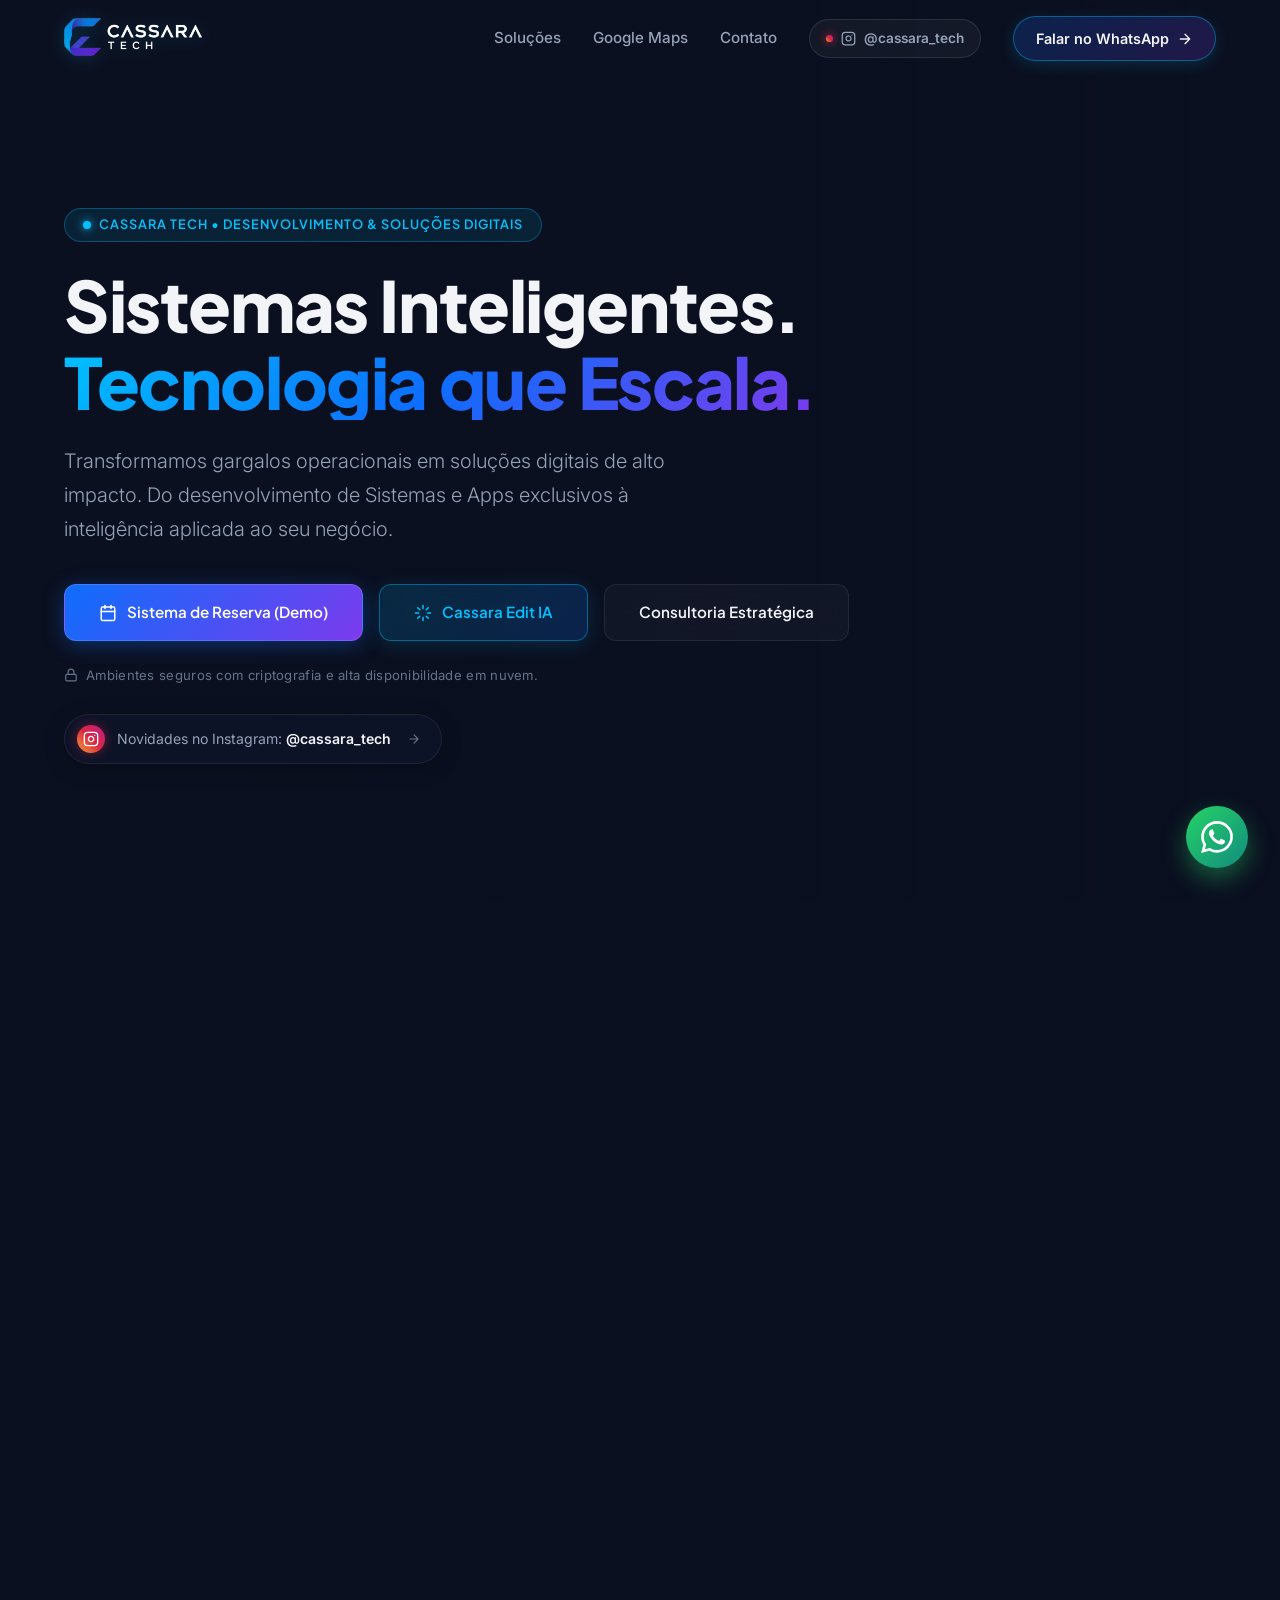
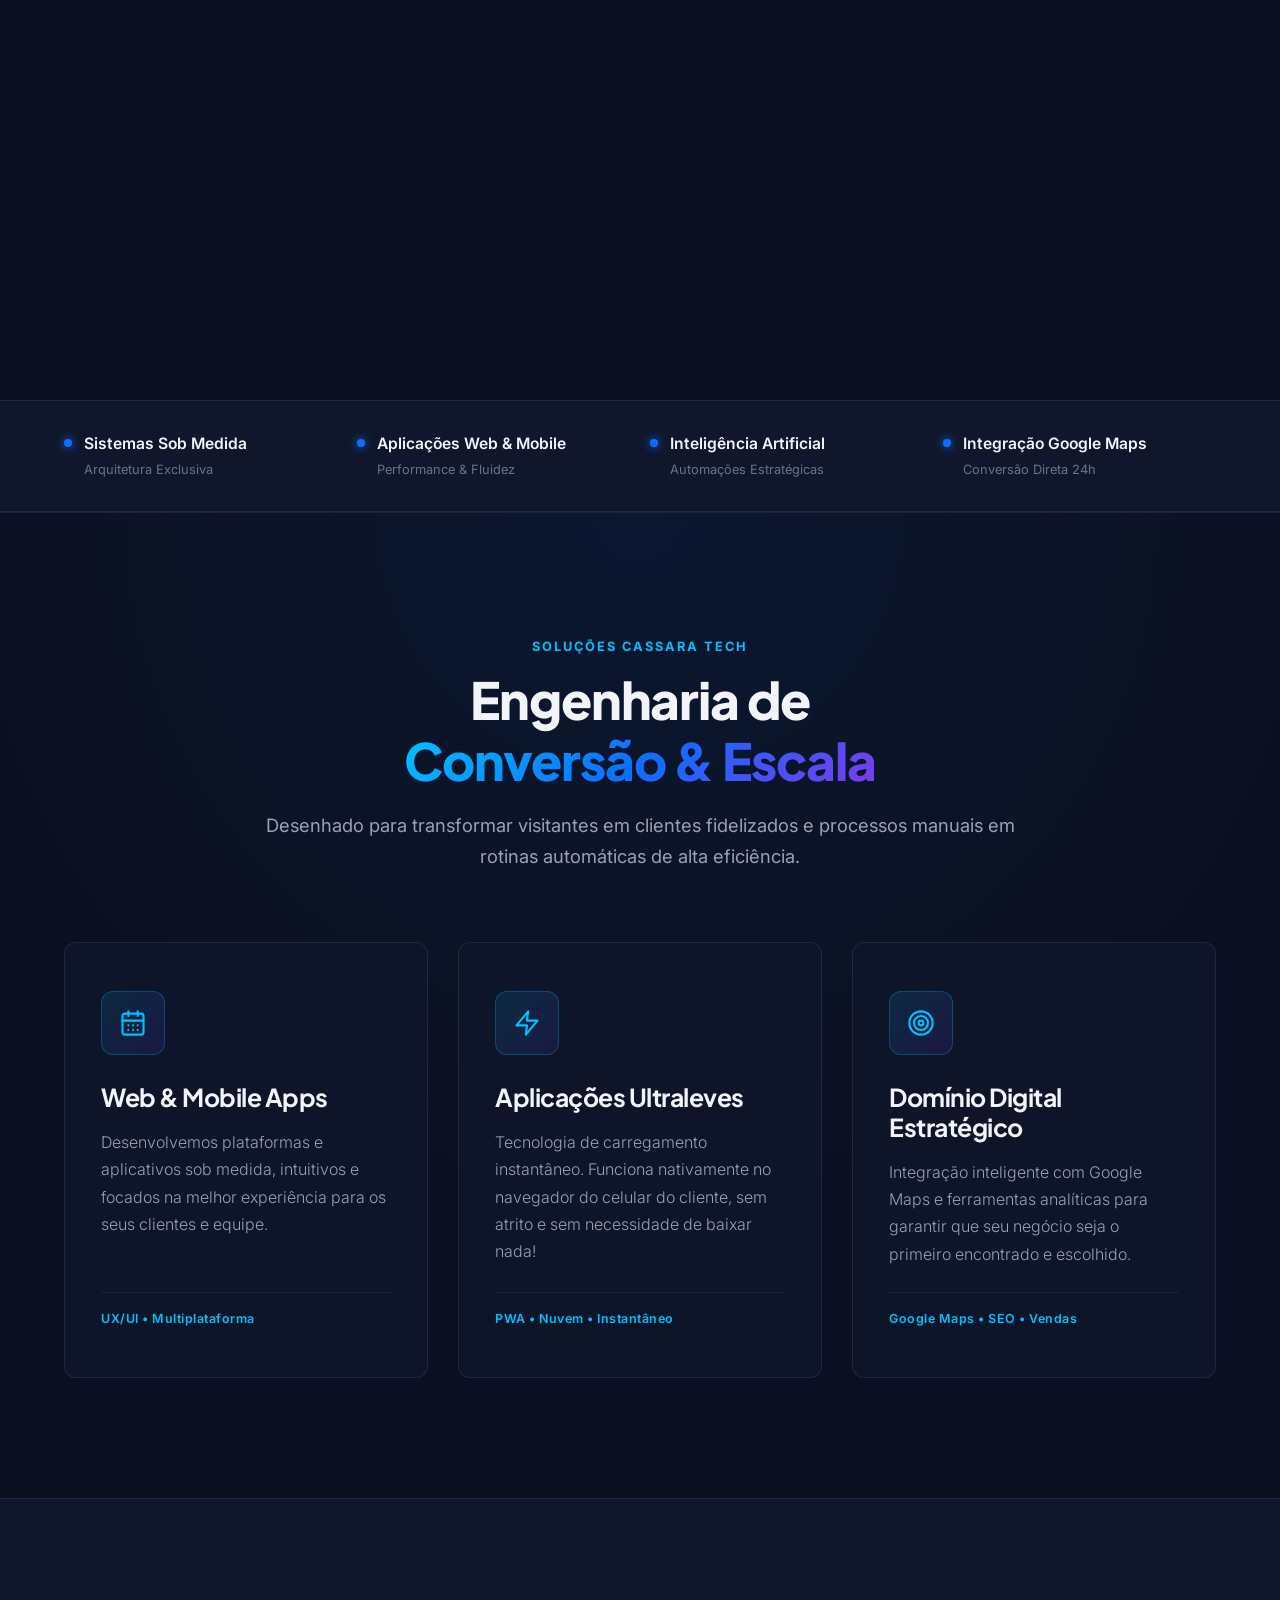
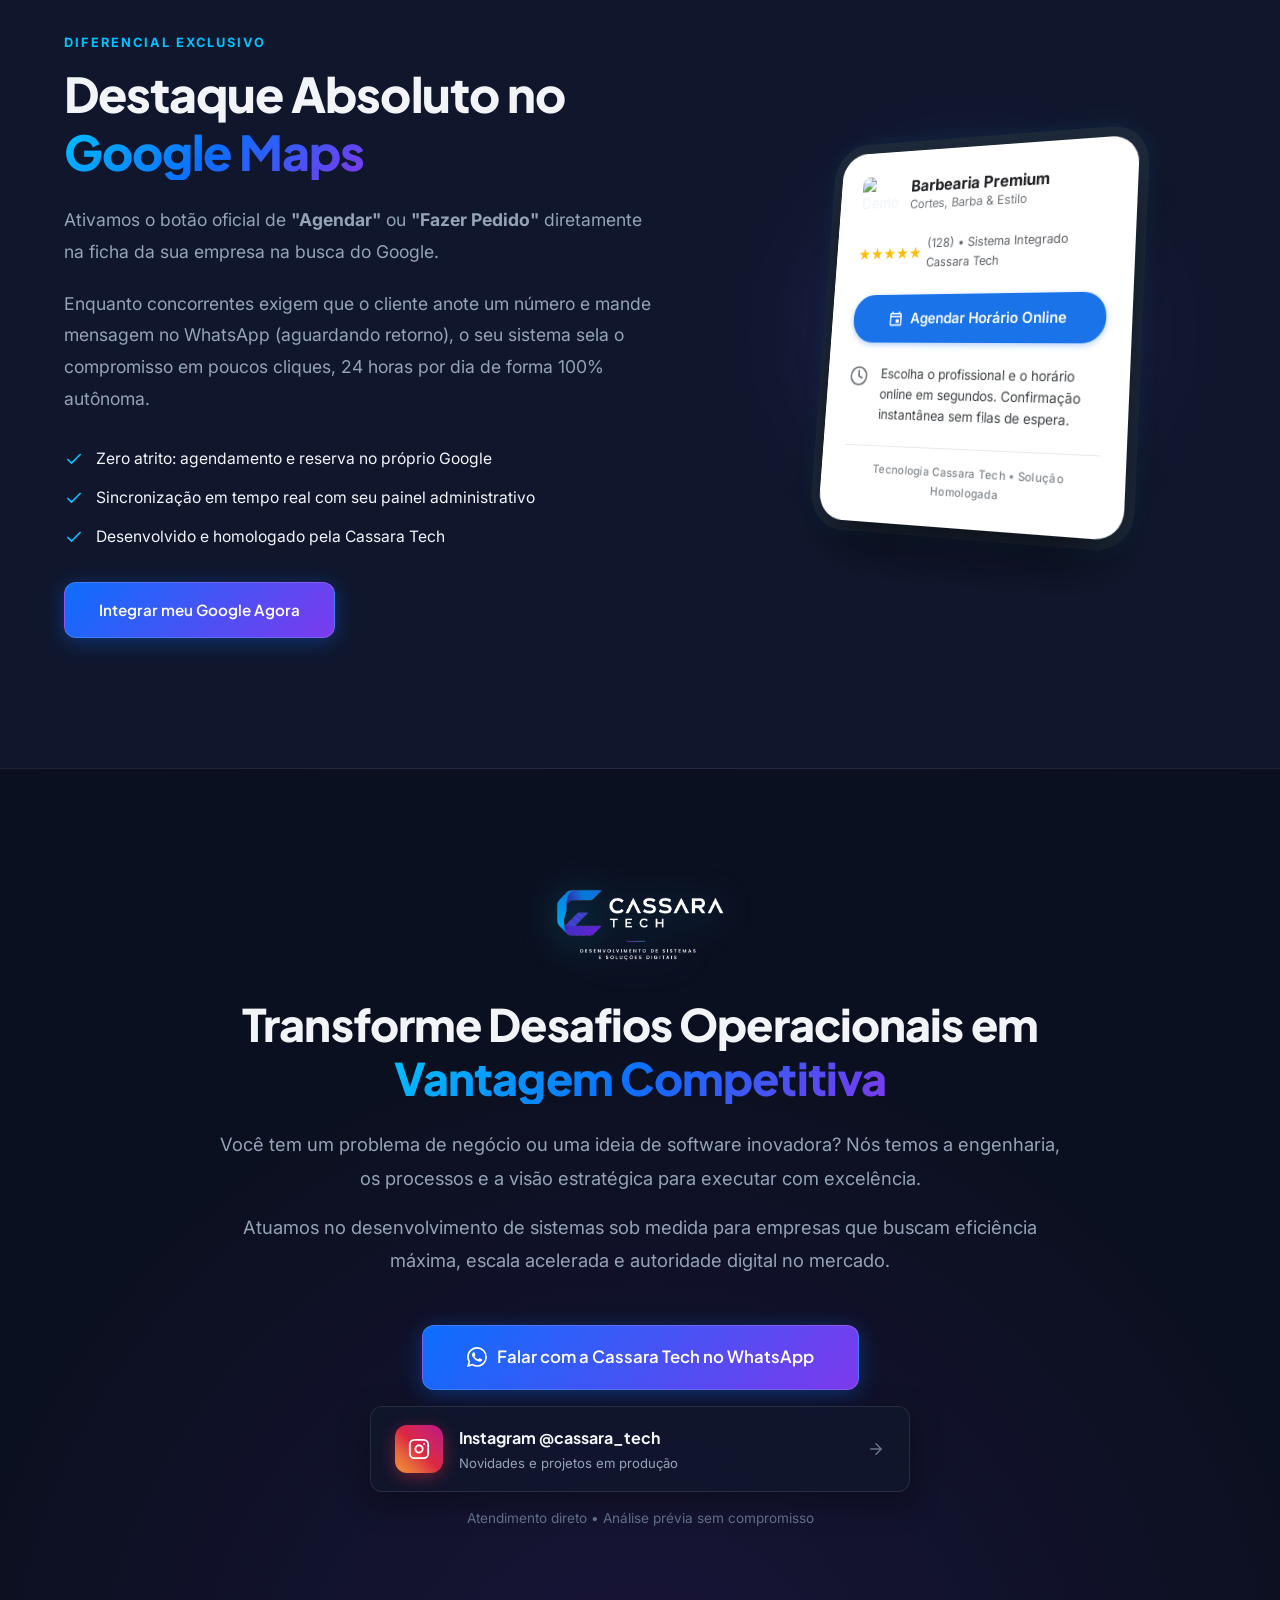
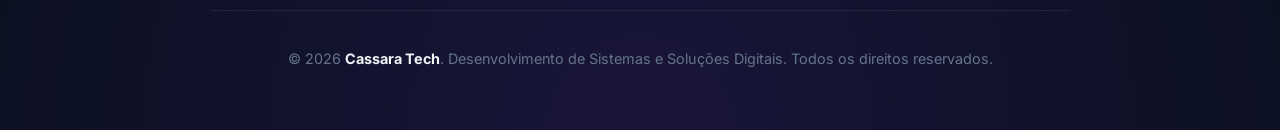
==== index.html @ 59b9be2a "Improvements in the layout" ====
<!DOCTYPE html>
<html lang="pt-BR">
<head>
    <meta charset="UTF-8">
    <meta name="viewport" content="width=device-width, initial-scale=1.0">
    
    <!-- SEO Meta Tags -->
    <title>Cassara Tech | Desenvolvimento de Sistemas e Soluções Digitais</title>
    <meta name="description" content="Cassara Tech: Transformamos gargalos operacionais em soluções digitais lucrativas. Desenvolvimento de Sistemas Web, Apps exclusivos, IA e integração Google Maps.">
    <meta name="keywords" content="Cassara Tech, desenvolvimento de software, sistemas web, aplicativos móveis, automação, Google Maps, inteligência artificial">
    <meta name="author" content="Cassara Tech">
    <meta name="robots" content="index, follow">
    <meta name="theme-color" content="#0B1020">

    <!-- Favicon & Touch Icons -->
    <link rel="icon" type="image/x-icon" href="favicon.ico">
    <link rel="icon" type="image/png" sizes="32x32" href="img/favicon-32x32.png">
    <link rel="icon" type="image/png" sizes="192x192" href="img/favicon-192x192.png">
    <link rel="apple-touch-icon" sizes="180x180" href="img/apple-touch-icon.png">

    <!-- Open Graph (WhatsApp, LinkedIn, Facebook) -->
    <meta property="og:title" content="Cassara Tech | Desenvolvimento de Sistemas e Soluções Digitais">
    <meta property="og:description" content="Engenharia de software sob medida, automações inteligentes e presença estratégica para empresas que buscam escalar.">
    <meta property="og:image" content="img/logo.png">
    <meta property="og:url" content="https://cassioqueirozpereira.github.io/Sell-page">
    <meta property="og:type" content="website">

    <!-- Preload Fonts & Initial Image -->
    <link rel="preconnect" href="https://fonts.googleapis.com">
    <link rel="preconnect" href="https://fonts.gstatic.com" crossorigin>
    <link rel="preload" href="img/img.jpeg" as="image">
    <link rel="preload" href="img/logo_compact.png" as="image">
    
    <!-- Modern Tech Fonts: Plus Jakarta Sans for Headers & UI, Inter for body -->
    <link href="https://fonts.googleapis.com/css2?family=Inter:wght@300;400;500;600&family=Plus+Jakarta+Sans:wght@400;500;600;700;800&display=swap" rel="stylesheet">

    <link rel="stylesheet" href="style.css">
</head>
<body>

    <!-- Sticky Navigation Bar -->
    <nav class="navbar" id="navbar">
        <div class="nav-container">
            <a href="#" class="nav-brand" aria-label="Cassara Tech Início">
                <img src="img/logo_compact.png" alt="Cassara Tech Logo" class="nav-logo">
            </a>

            <div class="nav-links" id="nav-menu">
                <a href="#solucoes" class="nav-link">Soluções</a>
                <a href="#google-maps" class="nav-link">Google Maps</a>
                <a href="#contato" class="nav-link">Contato</a>
                
                <a href="https://www.instagram.com/cassara_tech?rpxt=NmRmZ3Z4MnNzbWFu&utm_source=qr" target="_blank" class="nav-instagram-btn" aria-label="Siga @cassara_tech no Instagram" rel="noopener">
                    <span class="insta-gradient-dot"></span>
                    <svg width="15" height="15" viewBox="0 0 24 24" fill="none" stroke="currentColor" stroke-width="2" stroke-linecap="round" stroke-linejoin="round"><rect x="2" y="2" width="20" height="20" rx="5" ry="5"></rect><path d="M16 11.37A4 4 0 1 1 12.63 8 4 4 0 0 1 16 11.37z"></path><line x1="17.5" y1="6.5" x2="17.51" y2="6.5"></line></svg>
                    <span>@cassara_tech</span>
                </a>

                <a href="https://wa.me/5541988171218?text=Olá,%20Cássio!%20Conheci%20a%20Cassara%20Tech%20e%20gostaria%20de%20saber%20mais%20sobre%20as%20soluções." target="_blank" class="nav-cta-btn">
                    <span>Falar no WhatsApp</span>
                    <svg width="16" height="16" viewBox="0 0 24 24" fill="none" stroke="currentColor" stroke-width="2" stroke-linecap="round" stroke-linejoin="round"><path d="M5 12h14M12 5l7 7-7 7"/></svg>
                </a>
            </div>

            <button class="nav-toggle" id="nav-toggle" aria-label="Abrir menu de navegação">
                <span></span>
                <span></span>
                <span></span>
            </button>
        </div>
    </nav>

    <!-- Scroll Video Container -->
    <div class="hero-scroll-container">
        <!-- Main Header / Hero -->
        <header class="hero">
            <video id="scroll-video" src="video/animation_scroll.mp4" muted playsinline preload="auto"></video>
            <div class="hero-images">
                <img src="img/img.jpeg" class="active" alt="Tecnologia">
                <img src="img/img1.jpg" alt="Tecnologia">
                <img src="img/img1.webp" alt="Tecnologia">
                <img src="img/img3.webp" alt="Tecnologia">
                <img src="img/img4.webp" alt="Tecnologia">
            </div>
            <div class="hero-overlay"></div>

            <div class="hero-content reveal">
                <div class="hero-badge">
                    <span class="badge-dot"></span>
                    <span class="badge-text">Cassara Tech • Desenvolvimento & Soluções Digitais</span>
                </div>
                
                <h1>Sistemas Inteligentes.<br><span class="text-gradient">Tecnologia que Escala.</span></h1>
                
                <p>Transformamos gargalos operacionais em soluções digitais de alto impacto. Do desenvolvimento de Sistemas e Apps exclusivos à inteligência aplicada ao seu negócio.</p>
                
                <div class="hero-buttons">
                    <a href="https://barbeariaapp-d34c8.web.app" target="_blank" class="btn btn-primary" rel="noopener">
                        <svg width="18" height="18" viewBox="0 0 24 24" fill="none" stroke="currentColor" stroke-width="2" stroke-linecap="round" stroke-linejoin="round"><rect x="3" y="4" width="18" height="18" rx="2" ry="2"></rect><line x1="16" y1="2" x2="16" y2="6"></line><line x1="8" y1="2" x2="8" y2="6"></line><line x1="3" y1="10" x2="21" y2="10"></line></svg>
                        Sistema de Reserva (Demo)
                    </a>
                    
                    <a href="https://cassara-edit-ia.vercel.app" target="_blank" class="btn btn-cyan" rel="noopener">
                        <svg width="18" height="18" viewBox="0 0 24 24" fill="none" stroke="currentColor" stroke-width="2" stroke-linecap="round" stroke-linejoin="round"><path d="M12 2v4M12 18v4M4.93 4.93l2.83 2.83M16.24 16.24l2.83 2.83M2 12h4M18 12h4M4.93 19.07l2.83-2.83M16.24 7.76l2.83-2.83"/></svg>
                        Cassara Edit IA
                    </a>
                    
                    <a href="https://wa.me/5541988171218?text=Olá,%20Cássio!%20Gostaria%20de%20uma%20consultoria%20estratégica%20com%20a%20Cassara%20Tech." target="_blank" class="btn btn-outline" rel="noopener">
                        Consultoria Estratégica
                    </a>
                </div>

                <div class="hero-note">
                    <svg width="14" height="14" viewBox="0 0 24 24" fill="none" stroke="currentColor" stroke-width="2" stroke-linecap="round" stroke-linejoin="round"><rect x="3" y="11" width="18" height="11" rx="2" ry="2"></rect><path d="M7 11V7a5 5 0 0 1 10 0v4"></path></svg>
                    Ambientes seguros com criptografia e alta disponibilidade em nuvem.
                </div>

                <div class="hero-social">
                    <a href="https://www.instagram.com/cassara_tech?rpxt=NmRmZ3Z4MnNzbWFu&utm_source=qr" target="_blank" class="hero-instagram-pill" rel="noopener">
                        <span class="insta-live-ring">
                            <svg width="16" height="16" viewBox="0 0 24 24" fill="none" stroke="currentColor" stroke-width="2" stroke-linecap="round" stroke-linejoin="round"><rect x="2" y="2" width="20" height="20" rx="5" ry="5"></rect><path d="M16 11.37A4 4 0 1 1 12.63 8 4 4 0 0 1 16 11.37z"></path><line x1="17.5" y1="6.5" x2="17.51" y2="6.5"></line></svg>
                        </span>
                        <span class="hero-insta-text">Novidades no Instagram: <strong>@cassara_tech</strong></span>
                        <svg class="hero-insta-arrow" width="14" height="14" viewBox="0 0 24 24" fill="none" stroke="currentColor" stroke-width="2" stroke-linecap="round" stroke-linejoin="round"><path d="M5 12h14M12 5l7 7-7 7"/></svg>
                    </a>
                </div>
            </div>
        </header>
    </div>

    <!-- Tech Trust Strip -->
    <section class="trust-strip reveal">
        <div class="trust-container">
            <div class="trust-item">
                <span class="trust-dot"></span>
                <strong>Sistemas Sob Medida</strong>
                <span>Arquitetura Exclusiva</span>
            </div>
            <div class="trust-divider"></div>
            <div class="trust-item">
                <span class="trust-dot"></span>
                <strong>Aplicações Web & Mobile</strong>
                <span>Performance & Fluidez</span>
            </div>
            <div class="trust-divider"></div>
            <div class="trust-item">
                <span class="trust-dot"></span>
                <strong>Inteligência Artificial</strong>
                <span>Automações Estratégicas</span>
            </div>
            <div class="trust-divider"></div>
            <div class="trust-item">
                <span class="trust-dot"></span>
                <strong>Integração Google Maps</strong>
                <span>Conversão Direta 24h</span>
            </div>
        </div>
    </section>

    <!-- Main Content -->
    <main>
        <!-- Features / Solutions -->
        <section class="features" id="solucoes">
            <div class="section-header reveal">
                <span class="section-tag">Soluções Cassara Tech</span>
                <h2>Engenharia de <span class="text-gradient">Conversão & Escala</span></h2>
                <p>Desenhado para transformar visitantes em clientes fidelizados e processos manuais em rotinas automáticas de alta eficiência.</p>
            </div>

            <div class="grid-3" id="diferenciais">
                <div class="card reveal delay-1">
                    <div class="icon-wrapper">
                        <!-- Calendar / App SVG -->
                        <svg width="28" height="28" viewBox="0 0 24 24" fill="none" stroke="currentColor" stroke-width="1.8" stroke-linecap="round" stroke-linejoin="round"><rect x="3" y="4" width="18" height="18" rx="2" ry="2"></rect><line x1="16" y1="2" x2="16" y2="6"></line><line x1="8" y1="2" x2="8" y2="6"></line><line x1="3" y1="10" x2="21" y2="10"></line><path d="M8 14h.01"></path><path d="M12 14h.01"></path><path d="M16 14h.01"></path><path d="M8 18h.01"></path><path d="M12 18h.01"></path><path d="M16 18h.01"></path></svg>
                    </div>
                    <h3>Web & Mobile Apps</h3>
                    <p>Desenvolvemos plataformas e aplicativos sob medida, intuitivos e focados na melhor experiência para os seus clientes e equipe.</p>
                    <div class="card-tag">UX/UI • Multiplataforma</div>
                </div>
                
                <div class="card reveal delay-2">
                    <div class="icon-wrapper">
                        <!-- Lightning / Cloud SVG -->
                        <svg width="28" height="28" viewBox="0 0 24 24" fill="none" stroke="currentColor" stroke-width="1.8" stroke-linecap="round" stroke-linejoin="round"><polygon points="13 2 3 14 12 14 11 22 21 10 12 10 13 2"></polygon></svg>
                    </div>
                    <h3>Aplicações Ultraleves</h3>
                    <p>Tecnologia de carregamento instantâneo. Funciona nativamente no navegador do celular do cliente, sem atrito e sem necessidade de baixar nada!</p>
                    <div class="card-tag">PWA • Nuvem • Instantâneo</div>
                </div>
                
                <div class="card reveal delay-3">
                    <div class="icon-wrapper">
                        <!-- Target / Growth SVG -->
                        <svg width="28" height="28" viewBox="0 0 24 24" fill="none" stroke="currentColor" stroke-width="1.8" stroke-linecap="round" stroke-linejoin="round"><circle cx="12" cy="12" r="10"></circle><circle cx="12" cy="12" r="6"></circle><circle cx="12" cy="12" r="2"></circle></svg>
                    </div>
                    <h3>Domínio Digital Estratégico</h3>
                    <p>Integração inteligente com Google Maps e ferramentas analíticas para garantir que seu negócio seja o primeiro encontrado e escolhido.</p>
                    <div class="card-tag">Google Maps • SEO • Vendas</div>
                </div>
            </div>
        </section>

        <!-- Google Maps Integration Mockup -->
        <section class="mockup-section" id="google-maps">
            <div class="mockup-content reveal">
                <span class="section-tag">Diferencial Exclusivo</span>
                <h2>Destaque Absoluto no <span class="text-gradient">Google Maps</span></h2>
                <p>Ativamos o botão oficial de <strong>"Agendar"</strong> ou <strong>"Fazer Pedido"</strong> diretamente na ficha da sua empresa na busca do Google.</p>
                <p>Enquanto concorrentes exigem que o cliente anote um número e mande mensagem no WhatsApp (aguardando retorno), o seu sistema sela o compromisso em poucos cliques, 24 horas por dia de forma 100% autônoma.</p>
                
                <div class="mockup-features-list">
                    <div class="m-feat">
                        <svg width="20" height="20" viewBox="0 0 24 24" fill="none" stroke="#00C2FF" stroke-width="2"><polyline points="20 6 9 17 4 12"></polyline></svg>
                        <span>Zero atrito: agendamento e reserva no próprio Google</span>
                    </div>
                    <div class="m-feat">
                        <svg width="20" height="20" viewBox="0 0 24 24" fill="none" stroke="#00C2FF" stroke-width="2"><polyline points="20 6 9 17 4 12"></polyline></svg>
                        <span>Sincronização em tempo real com seu painel administrativo</span>
                    </div>
                    <div class="m-feat">
                        <svg width="20" height="20" viewBox="0 0 24 24" fill="none" stroke="#00C2FF" stroke-width="2"><polyline points="20 6 9 17 4 12"></polyline></svg>
                        <span>Desenvolvido e homologado pela Cassara Tech</span>
                    </div>
                </div>

                <a href="https://wa.me/5541988171218?text=Olá,%20Cássio!%20Gostaria%20de%20integrar%20meu%20negócio%20com%20o%20Google%20Maps%20através%20da%20Cassara%20Tech." target="_blank" class="btn btn-primary" rel="noopener">
                    Integrar meu Google Agora
                </a>
            </div>

            <div class="mockup-container reveal delay-2">
                <div class="mockup-glow"></div>
                <div class="phone-mockup">
                    <div class="mock-header">
                        <img class="mock-logo" src="https://images.unsplash.com/photo-1503951914875-452162b0f3f1?w=100&h=100&fit=crop" alt="Demo Barbearia Premium" loading="lazy">
                        <div class="mock-title-text">
                            <strong>Barbearia Premium</strong>
                            <span>Cortes, Barba & Estilo</span>
                        </div>
                    </div>
                    
                    <div class="mock-rating">
                        ★★★★★ <span>(128) • Sistema Integrado Cassara Tech</span>
                    </div>

                    <div class="mock-action-btn">
                        <svg viewBox="0 0 24 24"><path d="M19 4h-1V2h-2v2H8V2H6v2H5c-1.11 0-1.99.9-1.99 2L3 20c0 1.1.89 2 2 2h14c1.1 0 2-.9 2-2V6c0-1.1-.9-2-2-2zm0 16H5V10h14v10zm0-12H5V6h14v2zm-7 5h5v5h-5z"/></svg> 
                        Agendar Horário Online
                    </div>

                    <div class="mock-description">
                        <svg class="mock-desc-icon" viewBox="0 0 24 24" fill="none" stroke="#70757a" stroke-width="2" stroke-linecap="round" stroke-linejoin="round"><circle cx="12" cy="12" r="10"></circle><polyline points="12 6 12 12 16 14"></polyline></svg>
                        <div style="flex:1;">
                            <p class="mock-desc-text">
                                Escolha o profissional e o horário online em segundos. Confirmação instantânea sem filas de espera.
                            </p>
                        </div>
                    </div>

                    <div class="mock-powered">
                        Tecnologia Cassara Tech • Solução Homologada
                    </div>
                </div>
            </div>
        </section>
    </main>

    <!-- Footer / CTA -->
    <footer class="footer" id="contato">
        <div class="footer-content reveal">
            <div class="footer-logo-container">
                <img src="img/logo.png" alt="Cassara Tech - Desenvolvimento de Sistemas e Soluções Digitais" class="footer-logo">
            </div>

            <h2>Transforme Desafios Operacionais em <span class="text-gradient">Vantagem Competitiva</span></h2>
            
            <p>Você tem um problema de negócio ou uma ideia de software inovadora? Nós temos a engenharia, os processos e a visão estratégica para executar com excelência.</p>
            <p>Atuamos no desenvolvimento de sistemas sob medida para empresas que buscam eficiência máxima, escala acelerada e autoridade digital no mercado.</p>
            
            <div class="footer-cta-box">
                <a href="https://wa.me/5541988171218?text=Olá,%20Cássio!%20Gostaria%20de%20conversar%20sobre%20um%20projeto%20com%20a%20Cassara%20Tech." target="_blank" class="btn btn-primary btn-large" rel="noopener">
                    <svg width="20" height="20" viewBox="0 0 24 24" fill="currentColor"><path d="M17.472 14.382c-.297-.149-1.758-.867-2.03-.967-.273-.099-.471-.148-.67.15-.197.297-.767.966-.94 1.164-.173.199-.347.223-.644.075-.297-.15-1.255-.463-2.39-1.475-.883-.788-1.48-1.761-1.653-2.059-.173-.297-.018-.458.13-.606.134-.133.298-.347.446-.52.149-.174.198-.298.298-.497.099-.198.05-.371-.025-.52-.075-.149-.669-1.612-.916-2.207-.242-.579-.487-.5-.669-.51a12.8 12.8 0 0 0-.57-.01c-.198 0-.52.074-.792.372-.272.297-1.04 1.016-1.04 2.479 0 1.462 1.065 2.875 1.213 3.074.149.198 2.096 3.2 5.077 4.487.709.306 1.262.489 1.694.625.712.227 1.36.195 1.871.118.571-.085 1.758-.719 2.006-1.413.248-.694.248-1.289.173-1.413-.074-.124-.272-.198-.57-.347m-5.421 7.403h-.004a9.87 9.87 0 0 1-5.031-1.378l-.361-.214-3.741.982.998-3.648-.235-.374a9.86 9.86 0 0 1-1.51-5.26c.001-5.45 4.436-9.884 9.888-9.884 2.64 0 5.122 1.03 6.988 2.898a9.825 9.825 0 0 1 2.893 6.994c-.003 5.45-4.437 9.884-9.885 9.884m8.413-18.297A11.815 11.815 0 0 0 12.05 0C5.495 0 .16 5.335.157 11.892c0 2.096.547 4.142 1.588 5.945L.057 24l6.305-1.654a11.882 11.882 0 0 0 5.683 1.448h.005c6.554 0 11.89-5.335 11.893-11.893a11.821 11.821 0 0 0-3.48-8.413Z"/></svg>
                    Falar com a Cassara Tech no WhatsApp
                </a>

                <a href="https://www.instagram.com/cassara_tech?rpxt=NmRmZ3Z4MnNzbWFu&utm_source=qr" target="_blank" class="btn-instagram-card" rel="noopener">
                    <div class="insta-card-badge">
                        <svg width="22" height="22" viewBox="0 0 24 24" fill="none" stroke="currentColor" stroke-width="2" stroke-linecap="round" stroke-linejoin="round"><rect x="2" y="2" width="20" height="20" rx="5" ry="5"></rect><path d="M16 11.37A4 4 0 1 1 12.63 8 4 4 0 0 1 16 11.37z"></path><line x1="17.5" y1="6.5" x2="17.51" y2="6.5"></line></svg>
                    </div>
                    <div class="insta-card-content">
                        <strong>Instagram @cassara_tech</strong>
                        <span>Novidades e projetos em produção</span>
                    </div>
                    <svg class="insta-card-arrow" width="18" height="18" viewBox="0 0 24 24" fill="none" stroke="currentColor" stroke-width="2" stroke-linecap="round" stroke-linejoin="round"><path d="M5 12h14M12 5l7 7-7 7"/></svg>
                </a>

                <span class="footer-cta-sub">Atendimento direto • Análise prévia sem compromisso</span>
            </div>
            
            <div class="footer-bottom">
                <div class="copyright">
                    &copy; <script>document.write(new Date().getFullYear())</script> <strong>Cassara Tech</strong>. Desenvolvimento de Sistemas e Soluções Digitais. Todos os direitos reservados.
                </div>
            </div>
        </div>
    </footer>

    <!-- Floating WhatsApp -->
    <a href="https://wa.me/5541988171218?text=Olá,%20Cássio!%20Gostaria%20de%20saber%20mais%20sobre%20as%20soluções%20da%20Cassara%20Tech." target="_blank" class="whatsapp-float" aria-label="Fale conosco no WhatsApp" rel="noopener">
        <span class="whatsapp-tooltip">Fale com a Cassara Tech</span>
        <svg viewBox="0 0 24 24"><path d="M17.472 14.382c-.297-.149-1.758-.867-2.03-.967-.273-.099-.471-.148-.67.15-.197.297-.767.966-.94 1.164-.173.199-.347.223-.644.075-.297-.15-1.255-.463-2.39-1.475-.883-.788-1.48-1.761-1.653-2.059-.173-.297-.018-.458.13-.606.134-.133.298-.347.446-.52.149-.174.198-.298.298-.497.099-.198.05-.371-.025-.52-.075-.149-.669-1.612-.916-2.207-.242-.579-.487-.5-.669-.51a12.8 12.8 0 0 0-.57-.01c-.198 0-.52.074-.792.372-.272.297-1.04 1.016-1.04 2.479 0 1.462 1.065 2.875 1.213 3.074.149.198 2.096 3.2 5.077 4.487.709.306 1.262.489 1.694.625.712.227 1.36.195 1.871.118.571-.085 1.758-.719 2.006-1.413.248-.694.248-1.289.173-1.413-.074-.124-.272-.198-.57-.347m-5.421 7.403h-.004a9.87 9.87 0 0 1-5.031-1.378l-.361-.214-3.741.982.998-3.648-.235-.374a9.86 9.86 0 0 1-1.51-5.26c.001-5.45 4.436-9.884 9.888-9.884 2.64 0 5.122 1.03 6.988 2.898a9.825 9.825 0 0 1 2.893 6.994c-.003 5.45-4.437 9.884-9.885 9.884m8.413-18.297A11.815 11.815 0 0 0 12.05 0C5.495 0 .16 5.335.157 11.892c0 2.096.547 4.142 1.588 5.945L.057 24l6.305-1.654a11.882 11.882 0 0 0 5.683 1.448h.005c6.554 0 11.89-5.335 11.893-11.893a11.821 11.821 0 0 0-3.48-8.413Z"/></svg>
    </a>

    <script src="script.js"></script>
</body>
</html>
---- style.css ----
/* ==========================================================================
   Cassara Tech - Design System & Modern UI
   Palette:
   - #0D6EFD (Electric / Brand Blue)
   - #7C3AED (Tech Violet / Purple)
   - #00C2FF (Neon Cyan)
   - #0B1020 (Deep Tech Navy / Slate Background)
   - #F2F4F8 (Off-White / High-Contrast Text)
   ========================================================================== */

:root {
    /* Backgrounds */
    --bg-color: #0B1020;
    --bg-elevated: #10172D;
    --bg-card: rgba(16, 23, 45, 0.75);
    --bg-card-hover: rgba(22, 32, 62, 0.9);
    --bg-border: rgba(255, 255, 255, 0.08);
    --bg-border-hover: rgba(0, 194, 255, 0.35);

    /* Palette Core Colors */
    --primary-blue: #0D6EFD;
    --accent-purple: #7C3AED;
    --accent-cyan: #00C2FF;
    --dark-navy: #0B1020;
    --text-primary: #F2F4F8;
    --text-secondary: #94A3B8;
    --text-muted: #64748B;

    /* Gradients */
    --gradient-primary: linear-gradient(135deg, #00C2FF 0%, #0D6EFD 50%, #7C3AED 100%);
    --gradient-btn: linear-gradient(135deg, #0D6EFD 0%, #7C3AED 100%);
    --gradient-cyan: linear-gradient(135deg, #00C2FF 0%, #0D6EFD 100%);
    --gradient-glow: radial-gradient(circle, rgba(13, 110, 253, 0.22) 0%, rgba(124, 58, 237, 0.12) 50%, transparent 70%);

    /* Radii & Effects */
    --radius-sm: 6px;
    --radius: 12px;
    --radius-lg: 20px;
    --radius-pill: 9999px;
    --transition: all 0.35s cubic-bezier(0.16, 1, 0.3, 1);
    --shadow-card: 0 10px 30px -10px rgba(0, 0, 0, 0.5), 0 0 1px 1px rgba(255, 255, 255, 0.05);
    --shadow-glow: 0 0 35px rgba(0, 194, 255, 0.25);
}

/* Reset & Global */
* {
    margin: 0;
    padding: 0;
    box-sizing: border-box;
    -webkit-font-smoothing: antialiased;
    -moz-osx-font-smoothing: grayscale;
}

html {
    scroll-behavior: smooth;
}

body {
    background-color: var(--bg-color);
    color: var(--text-primary);
    font-family: 'Inter', -apple-system, BlinkMacSystemFont, 'Segoe UI', Roboto, sans-serif;
    line-height: 1.6;
    overflow-x: hidden;
    position: relative;
}

/* Headings Typography */
h1, h2, h3, h4, .nav-brand, .hero-badge {
    font-family: 'Plus Jakarta Sans', 'Inter', -apple-system, sans-serif;
    font-weight: 700;
    line-height: 1.2;
    letter-spacing: -0.02em;
}

a {
    text-decoration: none;
    color: inherit;
    transition: var(--transition);
}

img {
    max-width: 100%;
    height: auto;
    display: block;
}

/* Gradient Text Effect */
.text-gradient, .text-gold {
    background: var(--gradient-primary);
    -webkit-background-clip: text;
    -webkit-text-fill-color: transparent;
    display: inline-block;
}

.text-center { text-align: center; }

/* Scroll Reveal Animations */
.reveal {
    opacity: 0;
    transform: translateY(30px);
    transition: opacity 0.8s cubic-bezier(0.16, 1, 0.3, 1), transform 0.8s cubic-bezier(0.16, 1, 0.3, 1);
}
.reveal.active {
    opacity: 1;
    transform: translateY(0);
}
.delay-1 { transition-delay: 0.12s; }
.delay-2 { transition-delay: 0.24s; }
.delay-3 { transition-delay: 0.36s; }

/* ==========================================================================
   Sticky Navigation Bar
   ========================================================================== */
.navbar {
    position: fixed;
    top: 0;
    left: 0;
    width: 100%;
    z-index: 1000;
    padding: 16px 5%;
    transition: var(--transition);
    background: transparent;
}

.navbar.scrolled {
    background: rgba(11, 16, 32, 0.85);
    backdrop-filter: blur(16px);
    -webkit-backdrop-filter: blur(16px);
    border-bottom: 1px solid var(--bg-border);
    padding: 12px 5%;
    box-shadow: 0 10px 30px rgba(0, 0, 0, 0.35);
}

.nav-container {
    max-width: 1280px;
    margin: 0 auto;
    display: flex;
    align-items: center;
    justify-content: space-between;
}

.nav-brand {
    display: flex;
    align-items: center;
    gap: 12px;
}

.nav-logo {
    height: 42px;
    width: auto;
    object-fit: contain;
    filter: drop-shadow(0 2px 8px rgba(0, 194, 255, 0.2));
    transition: var(--transition);
}

.nav-brand:hover .nav-logo {
    transform: scale(1.03);
    filter: drop-shadow(0 4px 14px rgba(0, 194, 255, 0.4));
}

.nav-links {
    display: flex;
    align-items: center;
    gap: 32px;
}

.nav-link {
    color: var(--text-secondary);
    font-size: 0.95rem;
    font-weight: 500;
    position: relative;
    padding: 6px 0;
}

.nav-link::after {
    content: '';
    position: absolute;
    bottom: 0;
    left: 0;
    width: 0;
    height: 2px;
    background: var(--gradient-primary);
    transition: width 0.3s ease;
}

.nav-link:hover {
    color: var(--text-primary);
}

.nav-link:hover::after {
    width: 100%;
}

/* Modern Instagram Nav Button */
.nav-instagram-btn {
    display: inline-flex;
    align-items: center;
    gap: 8px;
    padding: 8px 16px;
    border-radius: var(--radius-pill);
    background: rgba(255, 255, 255, 0.04);
    border: 1px solid rgba(255, 255, 255, 0.1);
    color: var(--text-secondary);
    font-size: 0.85rem;
    font-weight: 600;
    transition: var(--transition);
    position: relative;
    overflow: hidden;
}

.insta-gradient-dot {
    width: 7px;
    height: 7px;
    border-radius: 50%;
    background: linear-gradient(45deg, #f09433, #e6683c, #dc2743, #cc2366, #bc1888);
    box-shadow: 0 0 8px #dc2743;
    animation: instaPulse 2s infinite ease-in-out;
}

@keyframes instaPulse {
    0%, 100% { opacity: 0.7; transform: scale(1); }
    50% { opacity: 1; transform: scale(1.3); }
}

.nav-instagram-btn:hover {
    color: #ffffff;
    background: rgba(225, 48, 108, 0.12);
    border-color: rgba(225, 48, 108, 0.45);
    box-shadow: 0 4px 18px rgba(220, 39, 67, 0.25);
    transform: translateY(-2px);
}

.nav-instagram-btn:hover svg {
    color: #f77737;
    filter: drop-shadow(0 0 6px rgba(247, 119, 55, 0.6));
}

.nav-cta-btn {
    display: inline-flex;
    align-items: center;
    gap: 8px;
    padding: 10px 22px;
    border-radius: var(--radius-pill);
    background: linear-gradient(135deg, rgba(13, 110, 253, 0.2), rgba(124, 58, 237, 0.2));
    border: 1px solid rgba(0, 194, 255, 0.4);
    color: var(--text-primary);
    font-size: 0.9rem;
    font-weight: 600;
    transition: var(--transition);
    box-shadow: 0 4px 15px rgba(0, 194, 255, 0.15);
}

.nav-cta-btn svg {
    transition: transform 0.3s ease;
}

.nav-cta-btn:hover {
    background: linear-gradient(135deg, #0D6EFD, #7C3AED);
    color: #ffffff;
    border-color: transparent;
    box-shadow: 0 6px 25px rgba(13, 110, 253, 0.4);
    transform: translateY(-2px);
}

.nav-cta-btn:hover svg {
    transform: translateX(4px);
}

.nav-toggle {
    display: none;
    flex-direction: column;
    gap: 5px;
    background: transparent;
    border: none;
    cursor: pointer;
    padding: 8px;
    z-index: 1001;
}

.nav-toggle span {
    width: 24px;
    height: 2px;
    background-color: var(--text-primary);
    border-radius: 2px;
    transition: var(--transition);
}

/* ==========================================================================
   Buttons System
   ========================================================================== */
.btn {
    display: inline-flex;
    align-items: center;
    justify-content: center;
    gap: 10px;
    padding: 15px 34px;
    font-family: 'Plus Jakarta Sans', 'Inter', sans-serif;
    font-weight: 600;
    font-size: 0.95rem;
    border-radius: var(--radius);
    transition: var(--transition);
    cursor: pointer;
    position: relative;
    overflow: hidden;
    text-align: center;
}

.btn-primary {
    background: var(--gradient-btn);
    color: #ffffff;
    border: 1px solid rgba(255, 255, 255, 0.15);
    box-shadow: 0 4px 20px rgba(13, 110, 253, 0.35);
}

.btn-primary:hover {
    box-shadow: 0 8px 30px rgba(0, 194, 255, 0.4), 0 0 15px rgba(124, 58, 237, 0.4);
    transform: translateY(-3px);
    border-color: rgba(255, 255, 255, 0.3);
}

.btn-cyan {
    background: linear-gradient(135deg, rgba(0, 194, 255, 0.15), rgba(13, 110, 253, 0.2));
    color: #00C2FF;
    border: 1px solid rgba(0, 194, 255, 0.4);
    box-shadow: 0 4px 20px rgba(0, 194, 255, 0.15);
    backdrop-filter: blur(8px);
}

.btn-cyan:hover {
    background: linear-gradient(135deg, #00C2FF 0%, #0D6EFD 100%);
    color: #ffffff;
    border-color: transparent;
    box-shadow: 0 8px 30px rgba(0, 194, 255, 0.4);
    transform: translateY(-3px);
}

.btn-outline {
    background: rgba(255, 255, 255, 0.03);
    color: var(--text-primary);
    border: 1px solid var(--bg-border);
    backdrop-filter: blur(10px);
}

.btn-outline:hover {
    border-color: var(--accent-cyan);
    color: var(--accent-cyan);
    background: rgba(0, 194, 255, 0.08);
    box-shadow: 0 4px 20px rgba(0, 194, 255, 0.2);
    transform: translateY(-3px);
}

.btn-large {
    padding: 18px 44px;
    font-size: 1.05rem;
}

/* Subtle light shine on button */
.btn::after {
    content: '';
    position: absolute;
    top: 0; left: -100%;
    width: 100%; height: 100%;
    background: linear-gradient(90deg, transparent, rgba(255, 255, 255, 0.2), transparent);
    transition: 0.6s ease;
}

.btn:hover::after {
    left: 100%;
}

/* ==========================================================================
   Hero Section
   ========================================================================== */
.hero-scroll-container {
    height: 400vh;
    position: relative;
}

.hero {
    position: sticky;
    top: 0;
    height: 100vh;
    display: flex;
    align-items: center;
    padding: 0 5%;
    overflow: hidden;
}

#scroll-video {
    position: absolute;
    top: 0;
    left: 0;
    width: 100%;
    height: 100%;
    object-fit: cover;
    z-index: 0;
    pointer-events: none;
}

.hero-images {
    display: none;
    position: absolute;
    top: 0; left: 0; width: 100%; height: 100%;
    z-index: 0;
}

.hero-images img {
    position: absolute;
    top: 0; left: 0; width: 100%; height: 100%;
    object-fit: cover;
    opacity: 0;
    transition: opacity 1.5s ease-in-out;
    pointer-events: none;
}

.hero-images img.active {
    opacity: 1;
}

.hero-overlay {
    position: absolute;
    top: 0; left: 0; width: 100%; height: 100%;
    background: linear-gradient(to right, #0B1020 18%, rgba(11, 16, 32, 0.9) 55%, rgba(11, 16, 32, 0.5) 100%);
    z-index: 1;
}

.hero-content {
    position: relative;
    z-index: 2;
    max-width: 840px;
    margin-top: 8vh;
}

.hero-badge {
    display: inline-flex;
    align-items: center;
    gap: 8px;
    font-size: 0.8rem;
    font-weight: 600;
    letter-spacing: 1px;
    text-transform: uppercase;
    color: var(--accent-cyan);
    background: rgba(0, 194, 255, 0.1);
    border: 1px solid rgba(0, 194, 255, 0.3);
    padding: 8px 18px;
    border-radius: var(--radius-pill);
    margin-bottom: 24px;
    backdrop-filter: blur(8px);
}

.badge-dot {
    width: 8px;
    height: 8px;
    background: var(--accent-cyan);
    border-radius: 50%;
    box-shadow: 0 0 10px var(--accent-cyan);
    animation: pulseGlow 2s infinite ease-in-out;
}

@keyframes pulseGlow {
    0%, 100% { transform: scale(1); opacity: 1; }
    50% { transform: scale(1.4); opacity: 0.6; }
}

.hero h1 {
    font-size: clamp(2.8rem, 5.5vw, 5.2rem);
    color: var(--text-primary);
    margin-bottom: 24px;
    line-height: 1.1;
    font-weight: 800;
}

.hero p {
    font-size: clamp(1.05rem, 1.8vw, 1.25rem);
    color: var(--text-secondary);
    margin-bottom: 38px;
    max-width: 650px;
    font-weight: 300;
    line-height: 1.7;
}

.hero-buttons {
    display: flex;
    gap: 16px;
    flex-wrap: wrap;
    align-items: center;
}

.hero-note {
    display: inline-flex;
    align-items: center;
    gap: 8px;
    margin-top: 24px;
    font-size: 0.82rem;
    color: var(--text-muted);
    letter-spacing: 0.3px;
}

/* Modern Instagram Hero Pill */
.hero-social {
    margin-top: 24px;
}

.hero-instagram-pill {
    display: inline-flex;
    align-items: center;
    gap: 12px;
    padding: 10px 20px 10px 12px;
    background: rgba(16, 23, 45, 0.6);
    backdrop-filter: blur(12px);
    -webkit-backdrop-filter: blur(12px);
    border: 1px solid rgba(255, 255, 255, 0.08);
    border-radius: var(--radius-pill);
    color: var(--text-secondary);
    font-size: 0.88rem;
    transition: var(--transition);
    position: relative;
    box-shadow: 0 4px 20px rgba(0, 0, 0, 0.25);
}

.insta-live-ring {
    width: 28px;
    height: 28px;
    border-radius: 50%;
    background: linear-gradient(45deg, #f09433, #e6683c, #dc2743, #cc2366, #bc1888);
    display: flex;
    align-items: center;
    justify-content: center;
    color: #ffffff;
    box-shadow: 0 0 12px rgba(220, 39, 67, 0.45);
    flex-shrink: 0;
    transition: transform 0.4s ease;
}

.hero-insta-text strong {
    color: var(--text-primary);
    font-weight: 600;
}

.hero-insta-arrow {
    color: var(--text-muted);
    transition: transform 0.3s ease, color 0.3s ease;
    margin-left: 4px;
}

.hero-instagram-pill:hover {
    background: rgba(22, 32, 64, 0.85);
    border-color: rgba(225, 48, 108, 0.5);
    color: var(--text-primary);
    transform: translateY(-2px);
    box-shadow: 0 8px 25px rgba(220, 39, 67, 0.25), 0 0 20px rgba(188, 24, 136, 0.15);
}

.hero-instagram-pill:hover .insta-live-ring {
    transform: rotate(15deg) scale(1.1);
}

.hero-instagram-pill:hover .hero-insta-arrow {
    transform: translateX(4px);
    color: #f77737;
}

/* ==========================================================================
   Trust Strip
   ========================================================================== */
.trust-strip {
    background: var(--bg-elevated);
    border-top: 1px solid var(--bg-border);
    border-bottom: 1px solid var(--bg-border);
    padding: 30px 5%;
    position: relative;
    z-index: 5;
}

.trust-container {
    max-width: 1200px;
    margin: 0 auto;
    display: grid;
    grid-template-columns: repeat(4, 1fr);
    align-items: center;
    gap: 20px;
}

.trust-item {
    display: flex;
    flex-direction: column;
    gap: 4px;
    position: relative;
    padding-left: 20px;
}

.trust-dot {
    position: absolute;
    left: 0;
    top: 8px;
    width: 8px;
    height: 8px;
    border-radius: 50%;
    background: var(--primary-blue);
    box-shadow: 0 0 8px var(--primary-blue);
}

.trust-item strong {
    font-size: 0.98rem;
    color: var(--text-primary);
    font-weight: 600;
}

.trust-item span {
    font-size: 0.8rem;
    color: var(--text-muted);
}

.trust-divider {
    display: none;
}

/* ==========================================================================
   Features Section
   ========================================================================== */
.features {
    padding: 120px 5%;
    background: radial-gradient(circle at 50% 0%, rgba(13, 110, 253, 0.08) 0%, transparent 60%), var(--bg-color);
    position: relative;
    z-index: 2;
    border-top: 1px solid var(--bg-border);
}

.section-header {
    text-align: center;
    max-width: 750px;
    margin: 0 auto 70px;
}

.section-tag {
    display: inline-block;
    font-size: 0.8rem;
    text-transform: uppercase;
    letter-spacing: 2px;
    font-weight: 700;
    color: var(--accent-cyan);
    margin-bottom: 12px;
}

.section-header h2 {
    font-size: clamp(2rem, 4vw, 3.2rem);
    margin-bottom: 18px;
    font-weight: 800;
}

.section-header p {
    color: var(--text-secondary);
    font-size: 1.15rem;
    line-height: 1.7;
}

.grid-3 {
    display: grid;
    grid-template-columns: repeat(auto-fit, minmax(320px, 1fr));
    gap: 30px;
    max-width: 1240px;
    margin: 0 auto;
}

.card {
    background: var(--bg-card);
    backdrop-filter: blur(12px);
    -webkit-backdrop-filter: blur(12px);
    padding: 48px 36px;
    border-radius: var(--radius);
    border: 1px solid var(--bg-border);
    transition: var(--transition);
    position: relative;
    overflow: hidden;
    display: flex;
    flex-direction: column;
}

.card::before {
    content: '';
    position: absolute;
    top: 0; left: 0; right: 0; height: 3px;
    background: var(--gradient-primary);
    transform: scaleX(0);
    transform-origin: left;
    transition: transform 0.5s cubic-bezier(0.16, 1, 0.3, 1);
}

.card:hover {
    transform: translateY(-8px);
    background: var(--bg-card-hover);
    border-color: var(--bg-border-hover);
    box-shadow: 0 20px 40px rgba(0, 0, 0, 0.5), 0 0 30px rgba(0, 194, 255, 0.15);
}

.card:hover::before {
    transform: scaleX(1);
}

.icon-wrapper {
    width: 64px;
    height: 64px;
    display: flex;
    align-items: center;
    justify-content: center;
    background: linear-gradient(135deg, rgba(0, 194, 255, 0.12), rgba(124, 58, 237, 0.12));
    border: 1px solid rgba(0, 194, 255, 0.25);
    border-radius: var(--radius);
    margin-bottom: 28px;
    color: var(--accent-cyan);
    transition: var(--transition);
}

.card:hover .icon-wrapper {
    background: linear-gradient(135deg, #0D6EFD, #7C3AED);
    color: #ffffff;
    border-color: transparent;
    box-shadow: 0 0 25px rgba(0, 194, 255, 0.4);
    transform: scale(1.05);
}

.card h3 {
    font-size: 1.55rem;
    margin-bottom: 16px;
    color: var(--text-primary);
}

.card p {
    color: var(--text-secondary);
    font-weight: 300;
    line-height: 1.7;
    margin-bottom: 24px;
    flex-grow: 1;
}

.card-tag {
    font-size: 0.78rem;
    color: var(--accent-cyan);
    font-weight: 600;
    letter-spacing: 0.5px;
    padding-top: 16px;
    border-top: 1px solid rgba(255, 255, 255, 0.06);
}

/* ==========================================================================
   Mockup Section (Google Maps)
   ========================================================================== */
.mockup-section {
    padding: 130px 5%;
    background-color: var(--bg-elevated);
    display: grid;
    grid-template-columns: 1.1fr 0.9fr;
    gap: 70px;
    align-items: center;
    max-width: 1280px;
    margin: 0 auto;
    position: relative;
    border-top: 1px solid var(--bg-border);
}

.mockup-content h2 {
    font-size: clamp(2rem, 3.8vw, 3rem);
    margin-bottom: 24px;
    font-weight: 800;
}

.mockup-content p {
    color: var(--text-secondary);
    font-size: 1.1rem;
    line-height: 1.8;
    margin-bottom: 20px;
}

.mockup-features-list {
    margin: 32px 0;
    display: flex;
    flex-direction: column;
    gap: 14px;
}

.m-feat {
    display: flex;
    align-items: center;
    gap: 12px;
    color: var(--text-primary);
    font-size: 0.98rem;
}

.m-feat svg {
    flex-shrink: 0;
}

.mockup-container {
    position: relative;
    perspective: 1200px;
    display: flex;
    justify-content: center;
}

.mockup-glow {
    position: absolute;
    width: 380px;
    height: 380px;
    background: radial-gradient(circle, rgba(13, 110, 253, 0.25) 0%, rgba(124, 58, 237, 0.15) 50%, transparent 70%);
    top: 50%;
    left: 50%;
    transform: translate(-50%, -50%);
    filter: blur(40px);
    z-index: 0;
    pointer-events: none;
}

.phone-mockup {
    position: relative;
    z-index: 1;
    width: 330px;
    background: #ffffff;
    border-radius: 28px;
    padding: 26px;
    box-shadow: 
        0 30px 60px -15px rgba(0, 0, 0, 0.7),
        0 0 0 10px #1E293B,
        0 0 30px rgba(0, 194, 255, 0.2);
    transform: rotateY(-25deg) rotateX(8deg);
    transition: var(--transition);
}

.phone-mockup:hover {
    transform: rotateY(0) rotateX(0) scale(1.02);
}

.mock-header {
    display: flex;
    justify-content: space-between;
    margin-bottom: 20px;
}

.mock-logo {
    width: 44px;
    height: 44px;
    border-radius: 8px;
    object-fit: cover;
}

.mock-title-text {
    display: flex;
    flex-direction: column;
    justify-content: center;
    color: #202124;
    flex: 1;
    margin-left: 14px;
    text-align: left;
}

.mock-title-text strong {
    font-size: 1.05rem;
    font-family: 'Inter', sans-serif;
    font-weight: 700;
    line-height: 1.2;
}

.mock-title-text span {
    font-size: 0.8rem;
    color: #70757a;
}

.mock-rating {
    color: #fbbc04;
    font-size: 0.92rem;
    margin-bottom: 22px;
    display: flex;
    align-items: center;
    gap: 6px;
}

.mock-rating span {
    color: #5f6368;
    font-size: 0.8rem;
}

.mock-action-btn {
    background: #1a73e8;
    color: white;
    text-align: center;
    padding: 13px;
    border-radius: 24px;
    font-family: 'Inter', sans-serif;
    font-weight: 600;
    font-size: 0.95rem;
    display: flex;
    align-items: center;
    justify-content: center;
    gap: 8px;
    box-shadow: 0 2px 6px rgba(26, 115, 232, 0.35);
}

.mock-action-btn svg {
    width: 18px;
    height: 18px;
    fill: white;
}

.mock-description {
    margin-top: 22px;
    display: flex;
    gap: 15px;
    text-align: left;
}

.mock-desc-icon {
    width: 22px;
    height: 22px;
    flex-shrink: 0;
    margin-top: 2px;
}

.mock-desc-text {
    color: #3c4043;
    font-size: 0.86rem;
    line-height: 1.5;
    font-family: 'Inter', sans-serif;
}

.mock-powered {
    margin-top: 22px;
    padding-top: 14px;
    border-top: 1px solid #e8eaed;
    font-size: 0.72rem;
    color: #80868b;
    text-align: center;
    font-weight: 500;
    letter-spacing: 0.3px;
}

/* ==========================================================================
   Footer Section
   ========================================================================== */
.footer {
    padding: 120px 5% 60px;
    background: radial-gradient(circle at 50% 100%, rgba(124, 58, 237, 0.12) 0%, transparent 60%), var(--bg-color);
    text-align: center;
    border-top: 1px solid var(--bg-border);
    position: relative;
    overflow: hidden;
}

.footer-content {
    max-width: 860px;
    margin: 0 auto;
}

.footer-logo-container {
    display: flex;
    justify-content: center;
    margin-bottom: 36px;
}

.footer-logo {
    height: 72px;
    width: auto;
    object-fit: contain;
    filter: drop-shadow(0 4px 18px rgba(0, 194, 255, 0.3));
    transition: var(--transition);
}

.footer-logo:hover {
    transform: scale(1.04);
}

.footer h2 {
    font-size: clamp(2rem, 3.5vw, 2.8rem);
    margin-bottom: 24px;
    font-weight: 800;
}

.footer p {
    color: var(--text-secondary);
    font-size: 1.15rem;
    line-height: 1.8;
    margin-bottom: 16px;
}

.footer-cta-box {
    margin: 48px auto 0;
    display: flex;
    flex-direction: column;
    align-items: center;
    gap: 16px;
    width: 100%;
    max-width: 540px;
}

/* Modern Instagram Interactive Card Button */
.btn-instagram-card {
    display: flex;
    align-items: center;
    gap: 16px;
    width: 100%;
    padding: 18px 24px;
    background: rgba(16, 23, 45, 0.7);
    border: 1px solid rgba(255, 255, 255, 0.1);
    border-radius: var(--radius);
    color: var(--text-primary);
    backdrop-filter: blur(14px);
    -webkit-backdrop-filter: blur(14px);
    transition: var(--transition);
    position: relative;
    overflow: hidden;
    text-align: left;
    box-shadow: 0 10px 30px rgba(0, 0, 0, 0.35);
}

.btn-instagram-card::before {
    content: '';
    position: absolute;
    inset: 0;
    background: linear-gradient(135deg, rgba(240, 148, 51, 0.12), rgba(220, 39, 67, 0.12), rgba(188, 24, 136, 0.12));
    opacity: 0;
    transition: opacity 0.4s ease;
}

.insta-card-badge {
    width: 48px;
    height: 48px;
    border-radius: 12px;
    background: linear-gradient(45deg, #f09433 0%, #e6683c 25%, #dc2743 50%, #cc2366 75%, #bc1888 100%);
    display: flex;
    align-items: center;
    justify-content: center;
    color: #ffffff;
    box-shadow: 0 4px 16px rgba(220, 39, 67, 0.45);
    flex-shrink: 0;
    transition: transform 0.4s cubic-bezier(0.16, 1, 0.3, 1);
}

.insta-card-content {
    display: flex;
    flex-direction: column;
    gap: 3px;
    flex: 1;
}

.insta-card-content strong {
    font-size: 1rem;
    font-family: 'Plus Jakarta Sans', sans-serif;
    color: var(--text-primary);
    font-weight: 700;
}

.insta-card-content span {
    font-size: 0.82rem;
    color: var(--text-secondary);
    line-height: 1.4;
}

.insta-card-arrow {
    color: var(--text-muted);
    transition: transform 0.3s ease, color 0.3s ease;
    flex-shrink: 0;
}

.btn-instagram-card:hover {
    border-color: rgba(225, 48, 108, 0.6);
    transform: translateY(-3px);
    box-shadow: 0 14px 40px rgba(220, 39, 67, 0.25), 0 0 25px rgba(188, 24, 136, 0.2);
}

.btn-instagram-card:hover::before {
    opacity: 1;
}

.btn-instagram-card:hover .insta-card-badge {
    transform: scale(1.08) rotate(5deg);
}

.btn-instagram-card:hover .insta-card-arrow {
    transform: translateX(5px);
    color: #f77737;
}

.footer-cta-sub {
    font-size: 0.85rem;
    color: var(--text-muted);
}

.footer-bottom {
    margin-top: 80px;
    padding-top: 36px;
    border-top: 1px solid var(--bg-border);
}

.copyright {
    color: var(--text-muted);
    font-size: 0.9rem;
    line-height: 1.6;
}

.copyright strong {
    color: var(--text-primary);
}

/* ==========================================================================
   Floating WhatsApp Button
   ========================================================================== */
.whatsapp-float {
    position: fixed;
    bottom: 32px;
    right: 32px;
    background: linear-gradient(135deg, #25d366, #128c7e);
    width: 62px;
    height: 62px;
    border-radius: 50%;
    display: flex;
    justify-content: center;
    align-items: center;
    color: white;
    box-shadow: 0 10px 25px rgba(37, 211, 102, 0.4), 0 0 0 0 rgba(37, 211, 102, 0.5);
    z-index: 100;
    transition: var(--transition);
    animation: waPulse 2.5s infinite;
}

@keyframes waPulse {
    0% { box-shadow: 0 10px 25px rgba(37, 211, 102, 0.4), 0 0 0 0 rgba(37, 211, 102, 0.5); }
    70% { box-shadow: 0 10px 25px rgba(37, 211, 102, 0.4), 0 0 0 16px rgba(37, 211, 102, 0); }
    100% { box-shadow: 0 10px 25px rgba(37, 211, 102, 0.4), 0 0 0 0 rgba(37, 211, 102, 0); }
}

.whatsapp-float:hover {
    transform: translateY(-5px) scale(1.05);
    box-shadow: 0 15px 30px rgba(37, 211, 102, 0.5);
}

.whatsapp-float svg {
    width: 32px;
    height: 32px;
    fill: currentColor;
}

.whatsapp-tooltip {
    position: absolute;
    right: 74px;
    background: rgba(11, 16, 32, 0.95);
    border: 1px solid var(--bg-border);
    backdrop-filter: blur(8px);
    color: var(--text-primary);
    padding: 8px 14px;
    border-radius: var(--radius-sm);
    font-size: 0.82rem;
    font-weight: 500;
    white-space: nowrap;
    opacity: 0;
    pointer-events: none;
    transform: translateX(10px);
    transition: var(--transition);
    box-shadow: 0 4px 15px rgba(0, 0, 0, 0.3);
}

.whatsapp-float:hover .whatsapp-tooltip {
    opacity: 1;
    transform: translateX(0);
}

/* ==========================================================================
   Responsive Adaptations
   ========================================================================== */
@media (max-width: 992px) {
    .trust-container {
        grid-template-columns: repeat(2, 1fr);
        gap: 24px;
    }

    .mockup-section {
        grid-template-columns: 1fr;
        gap: 50px;
        text-align: center;
    }

    .mockup-features-list {
        align-items: center;
    }
}

@media (max-width: 768px) {
    .nav-links {
        position: fixed;
        top: 0;
        right: -100%;
        width: 80%;
        max-width: 360px;
        height: 100vh;
        background: rgba(11, 16, 32, 0.98);
        backdrop-filter: blur(20px);
        -webkit-backdrop-filter: blur(20px);
        border-left: 1px solid var(--bg-border);
        flex-direction: column;
        justify-content: center;
        align-items: center;
        gap: 28px;
        transition: right 0.4s cubic-bezier(0.16, 1, 0.3, 1);
        padding: 40px 20px;
        box-shadow: -10px 0 30px rgba(0, 0, 0, 0.6);
    }

    .nav-links.active {
        right: 0;
    }

    .nav-toggle {
        display: flex;
    }

    .nav-toggle.active span:nth-child(1) {
        transform: rotate(45deg) translate(5px, 5px);
    }
    .nav-toggle.active span:nth-child(2) {
        opacity: 0;
    }
    .nav-toggle.active span:nth-child(3) {
        transform: rotate(-45deg) translate(5px, -5px);
    }

    .whatsapp-tooltip {
        display: none;
    }
}

@media (max-width: 600px) {
    .hero-scroll-container {
        height: 100vh;
    }

    .hero {
        align-items: flex-end;
        padding-bottom: 6vh;
        position: relative;
    }

    #scroll-video {
        display: none;
    }

    .hero-images {
        display: block;
    }

    .hero-images img {
        object-fit: contain;
        object-position: top center;
        background-color: var(--bg-color);
    }

    .hero-overlay {
        background: linear-gradient(to bottom, rgba(11, 16, 32, 0.4) 0%, rgba(11, 16, 32, 0.88) 60%, #0B1020 95%);
    }

    .hero-content {
        margin-top: 0;
        text-align: center;
        width: 100%;
    }

    .hero-badge {
        font-size: 0.72rem;
        padding: 6px 14px;
        margin-bottom: 16px;
    }

    .hero h1 {
        font-size: 2.15rem;
        margin-bottom: 16px;
    }

    .hero p {
        font-size: 0.95rem;
        margin-bottom: 24px;
    }

    .hero-buttons {
        flex-direction: column;
        width: 100%;
        gap: 12px;
    }

    .btn {
        width: 100%;
        padding: 14px 20px;
    }

    .hero-instagram-pill {
        width: 100%;
        justify-content: center;
        padding: 8px 14px;
        font-size: 0.78rem;
    }

    .btn-instagram-card {
        padding: 14px 16px;
        gap: 12px;
    }

    .insta-card-badge {
        width: 40px;
        height: 40px;
        border-radius: 10px;
    }

    .insta-card-content strong {
        font-size: 0.9rem;
    }

    .insta-card-content span {
        font-size: 0.75rem;
    }

    .trust-container {
        grid-template-columns: 1fr;
        gap: 18px;
    }

    .phone-mockup {
        transform: scale(0.9) rotateY(-20deg) rotateX(8deg);
        margin: 0 auto;
    }

    .whatsapp-float {
        bottom: 20px;
        right: 20px;
        width: 54px;
        height: 54px;
    }

    .whatsapp-float svg {
        width: 28px;
        height: 28px;
    }
}
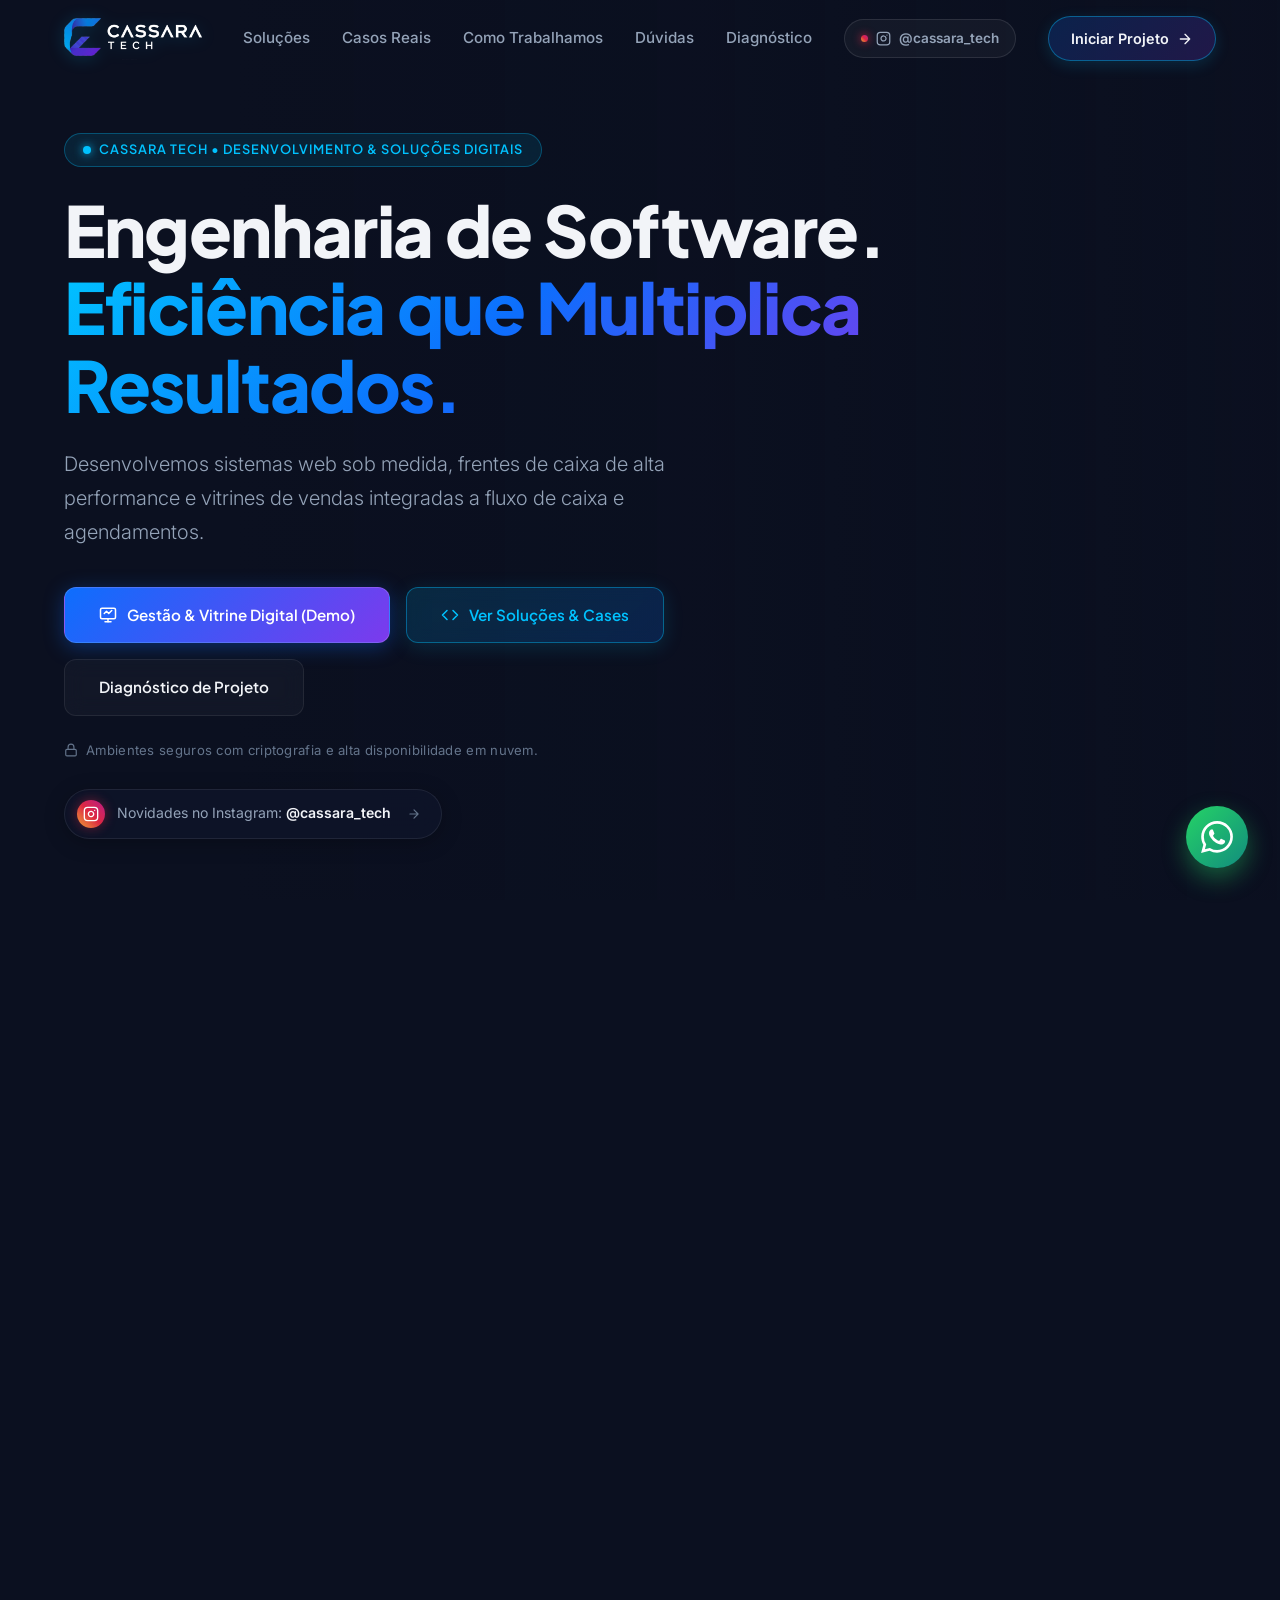
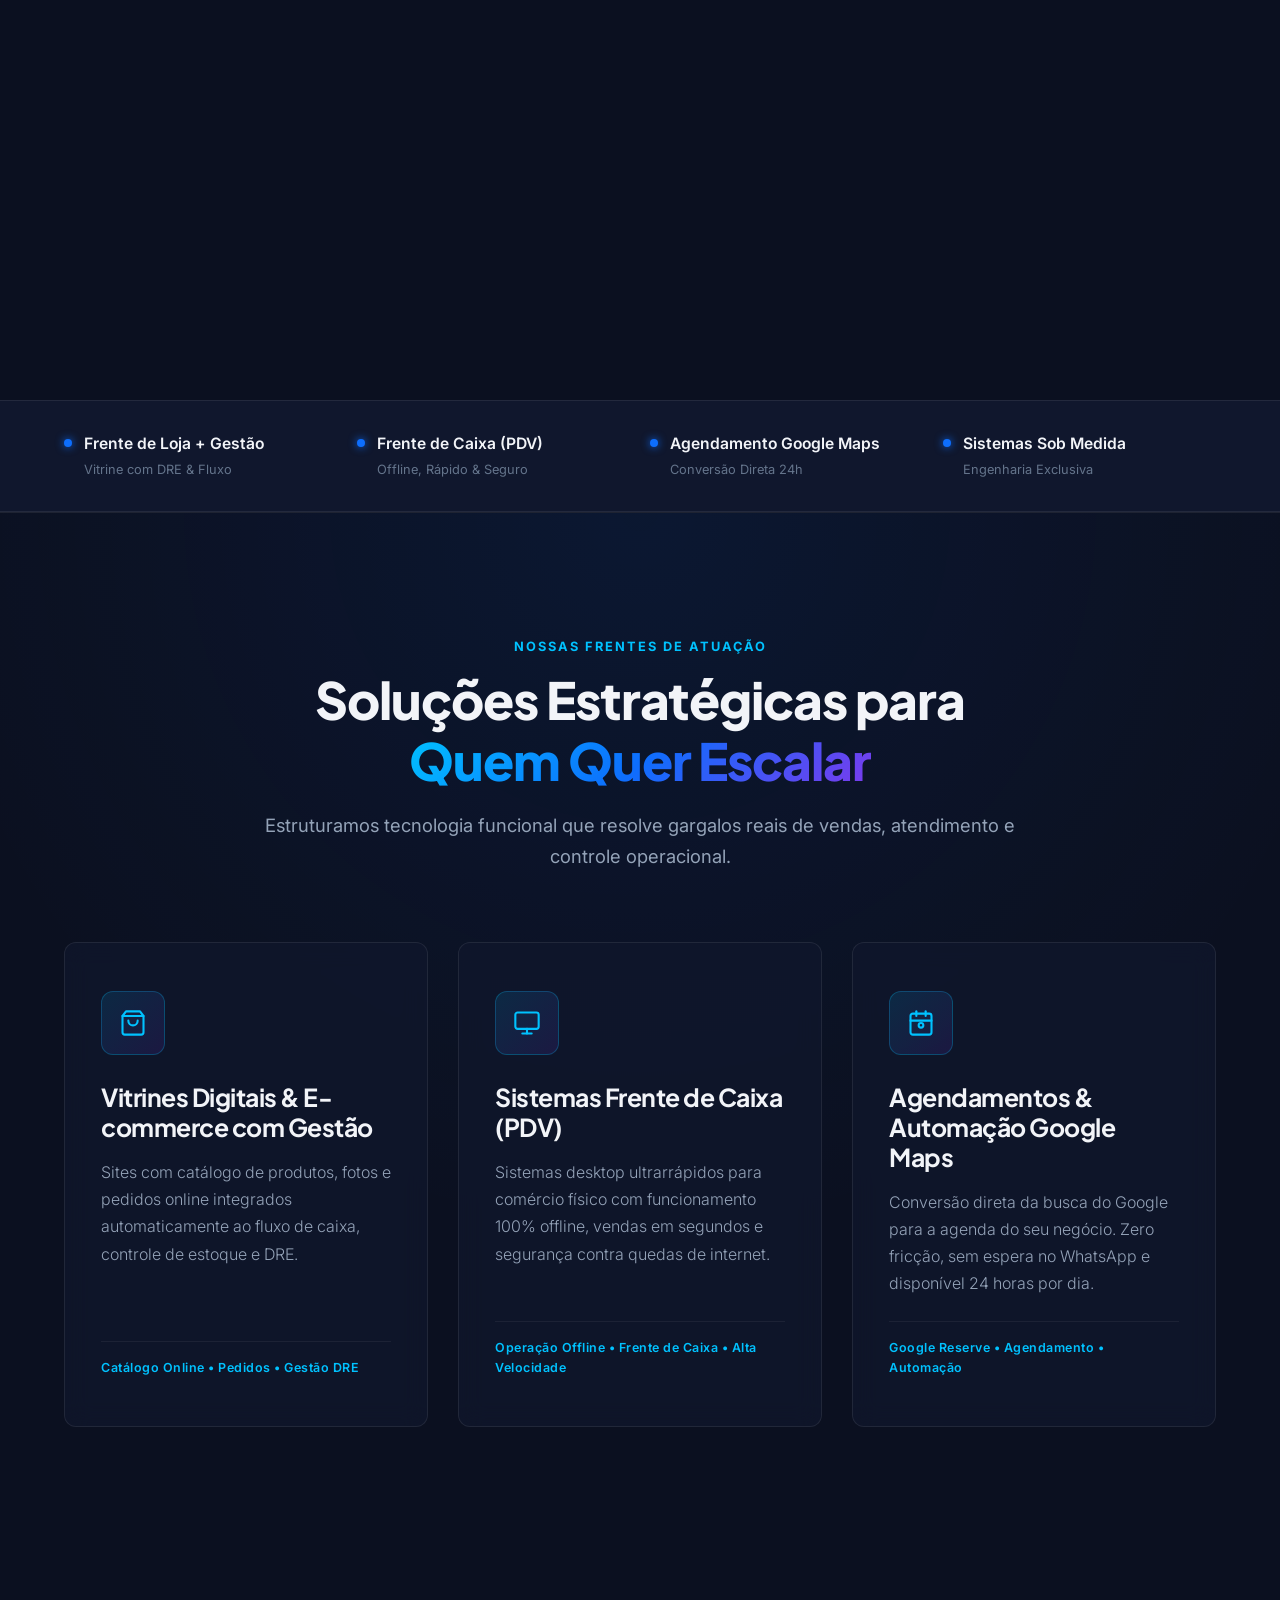
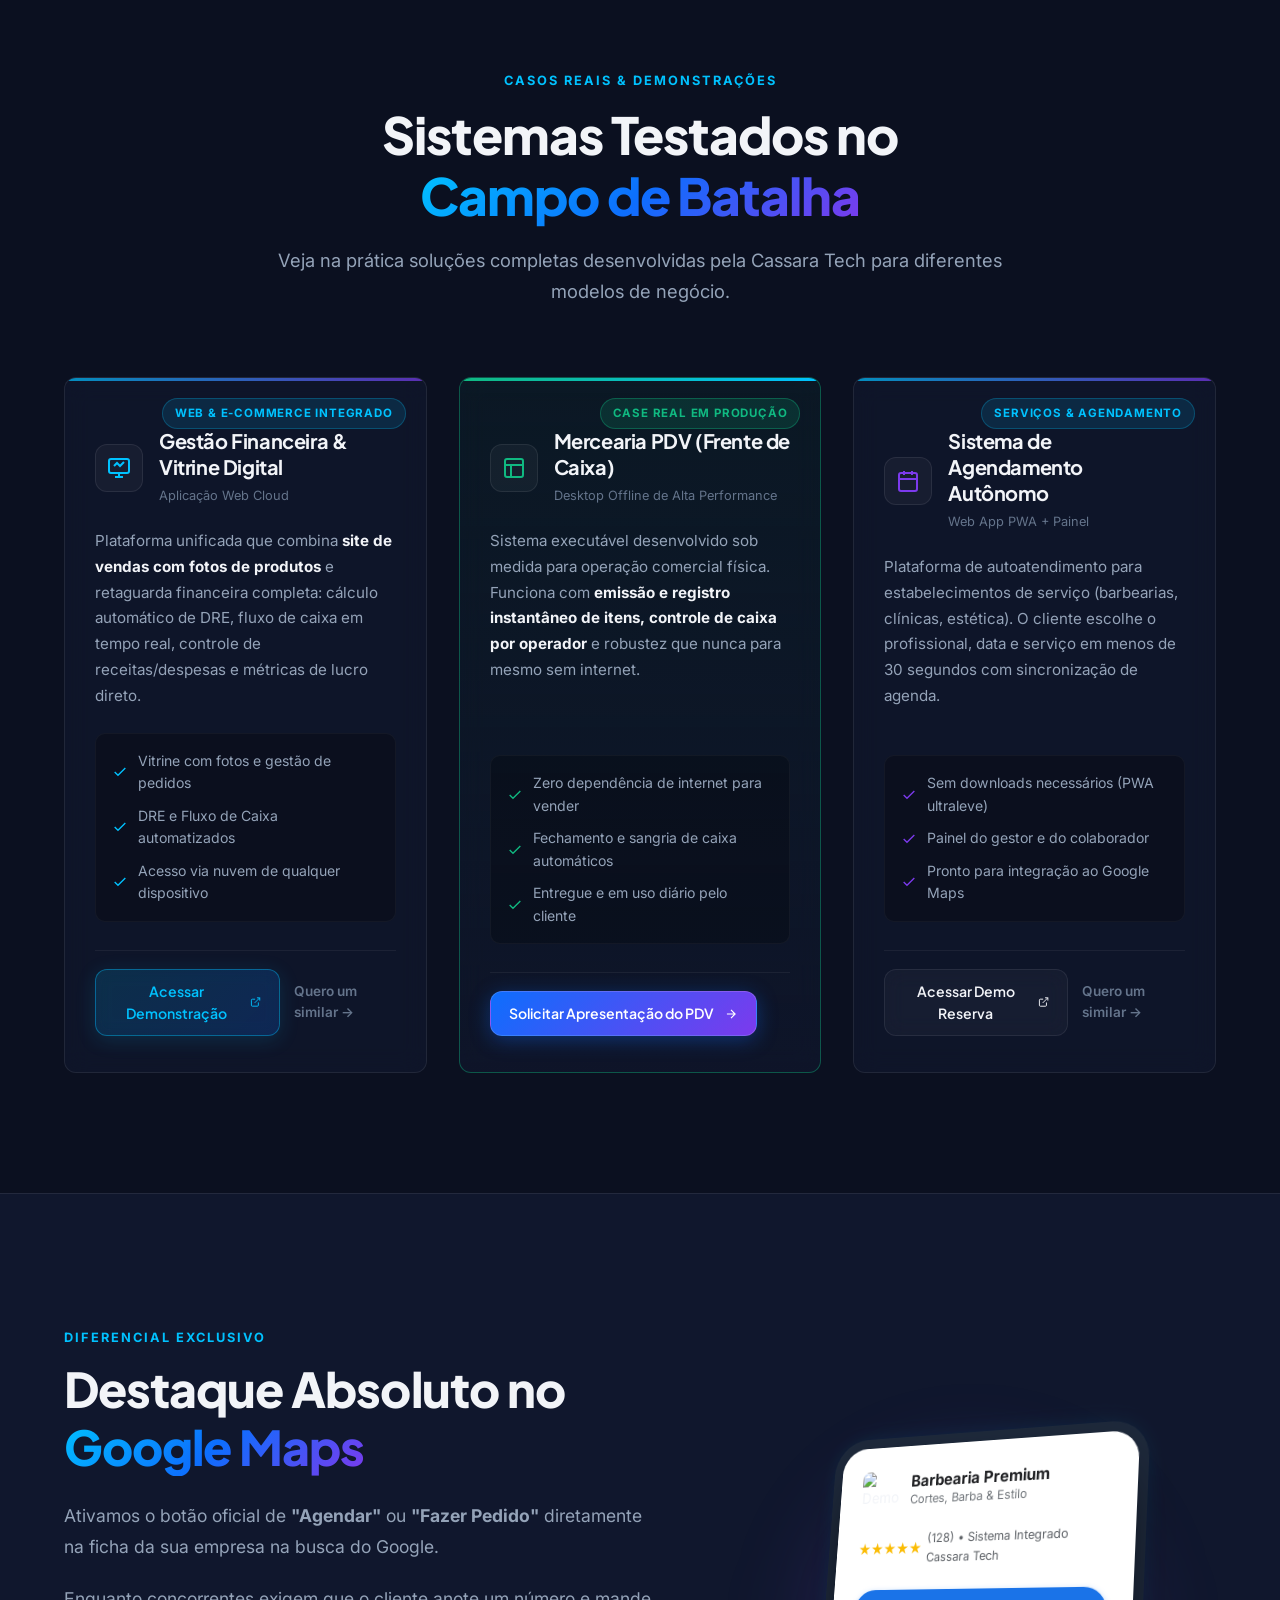
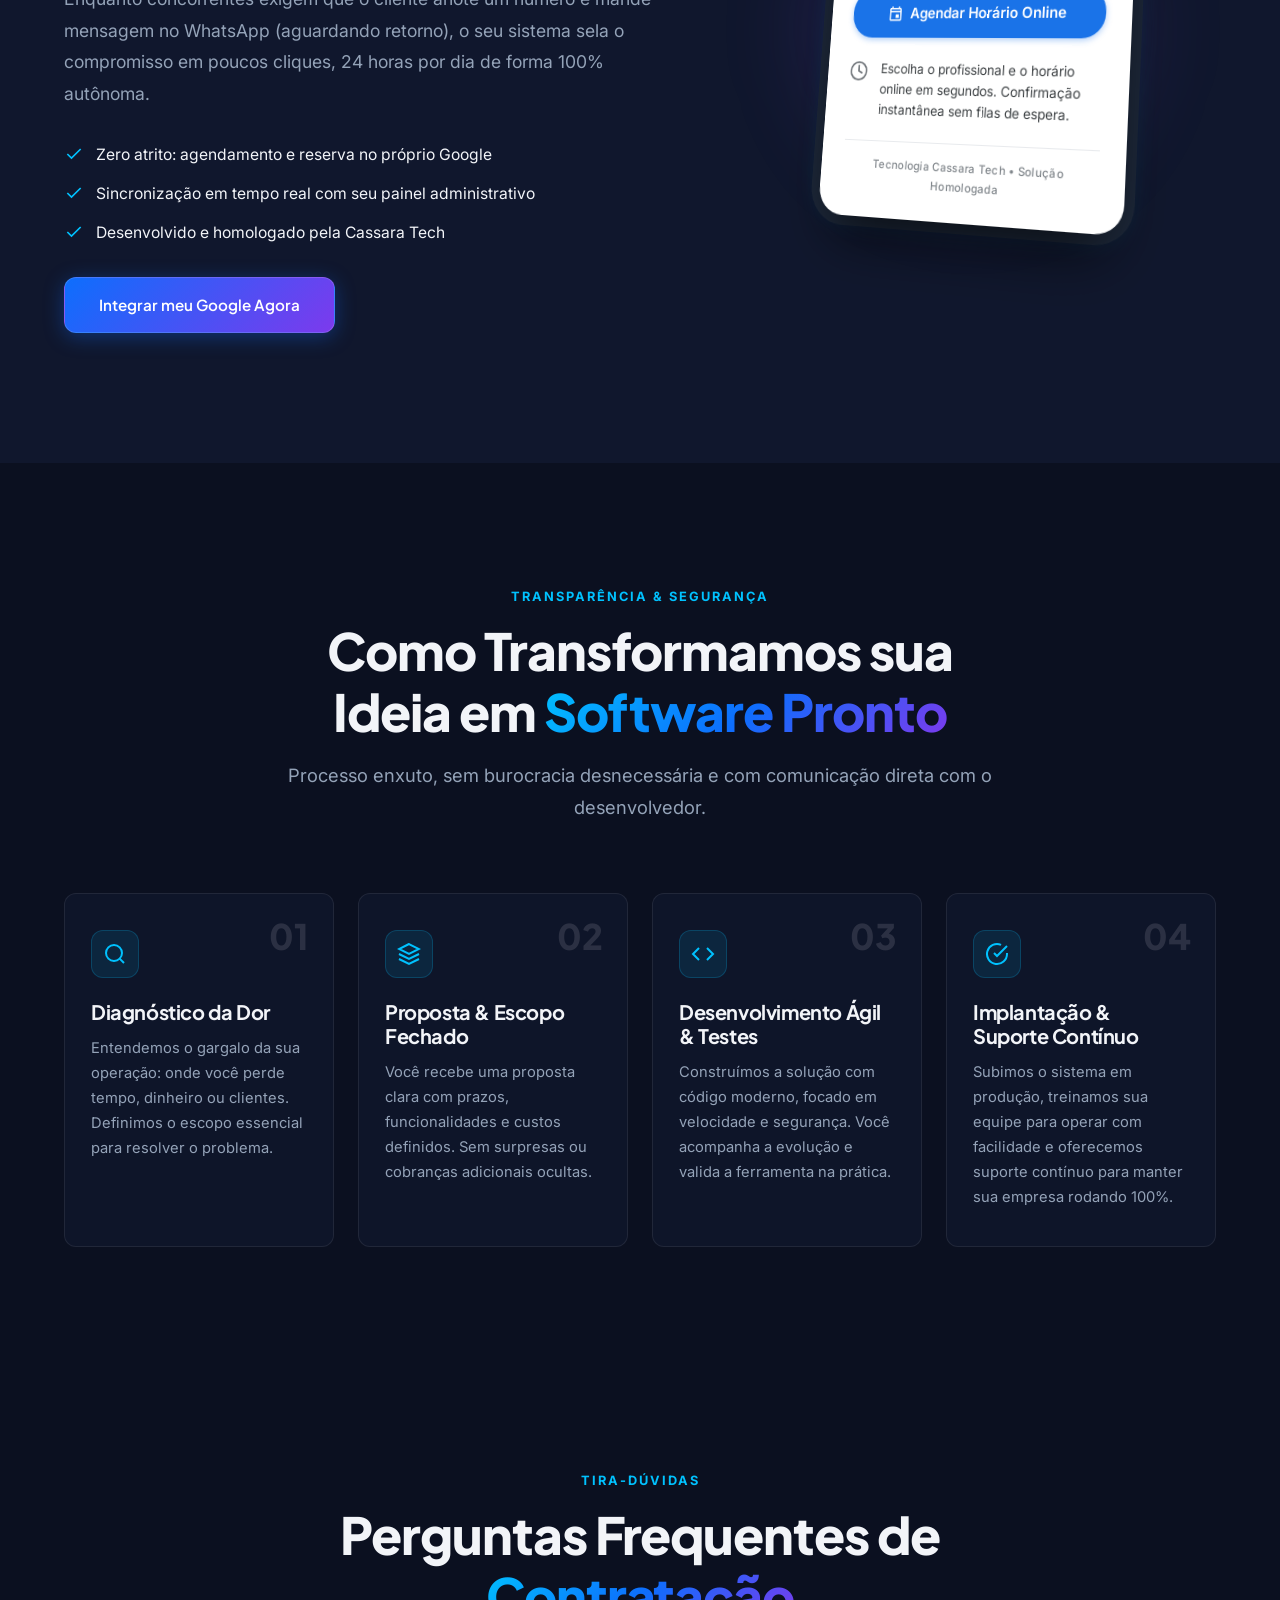
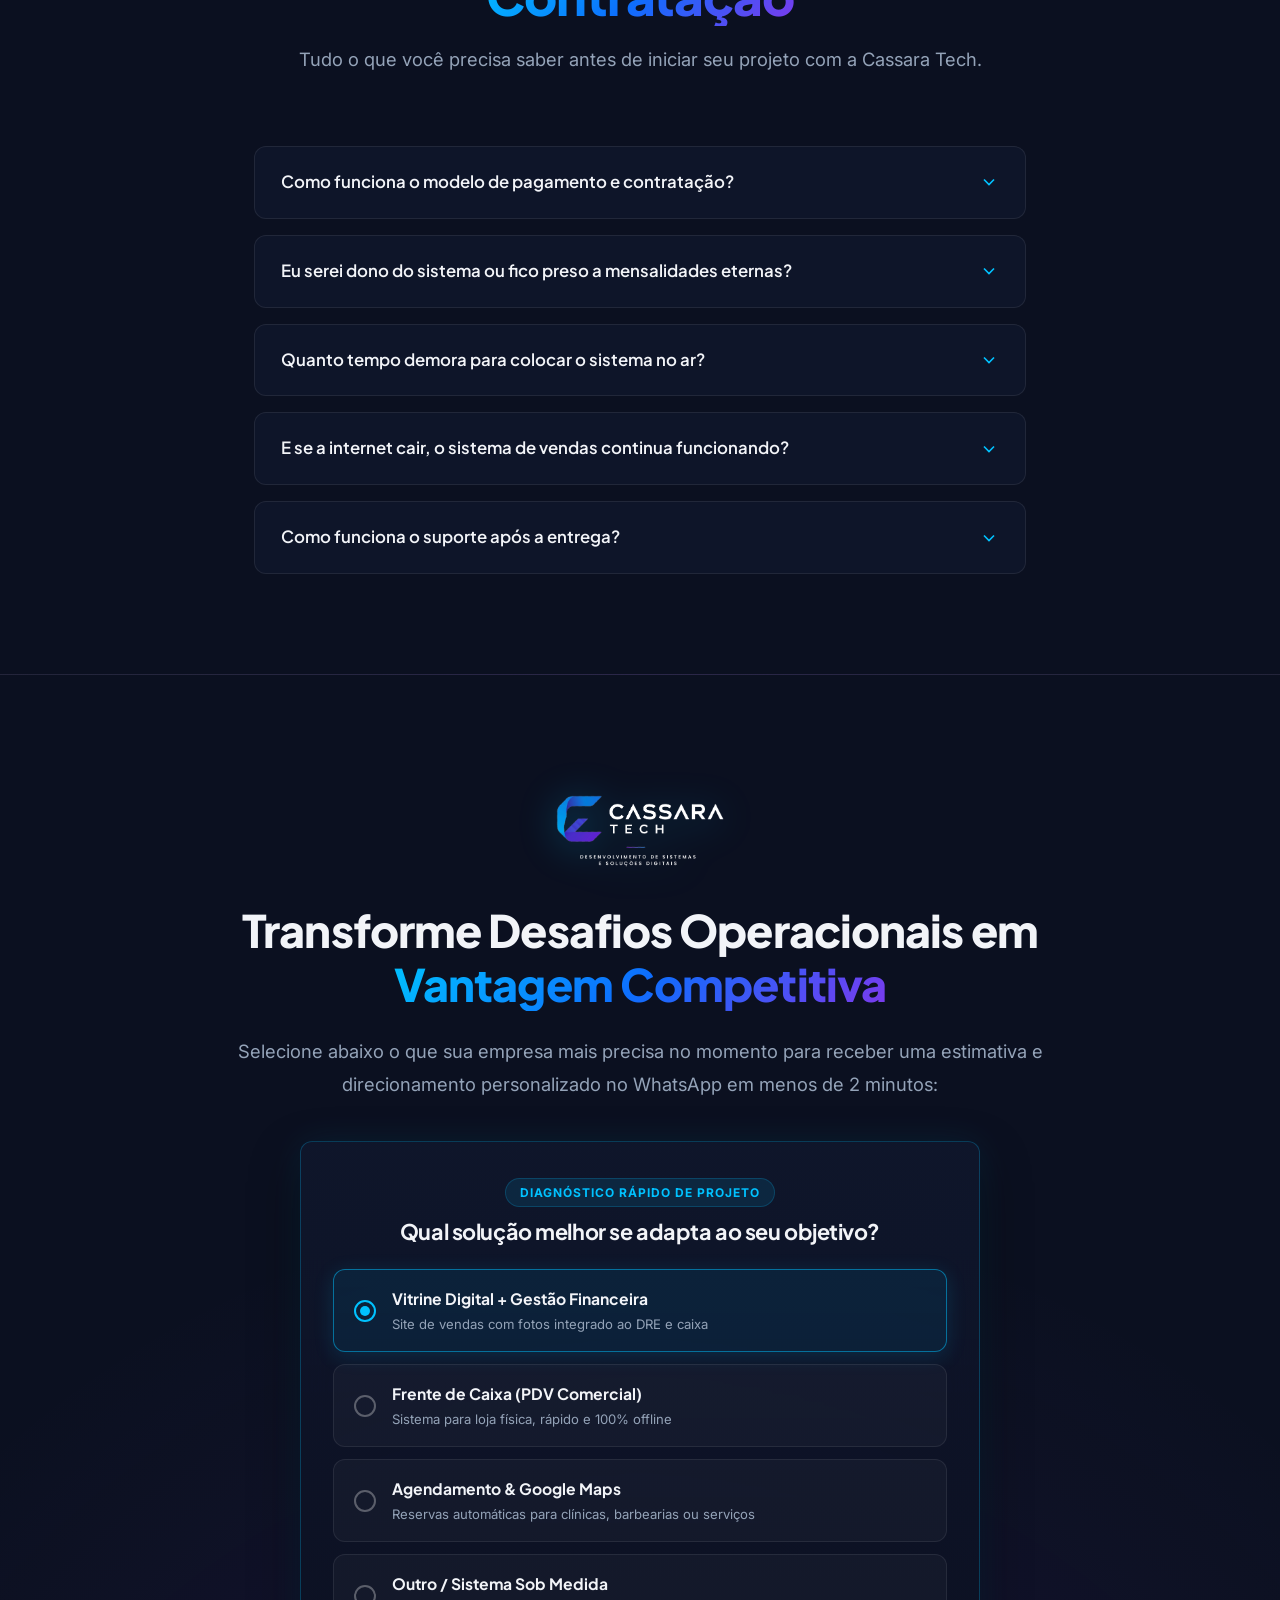
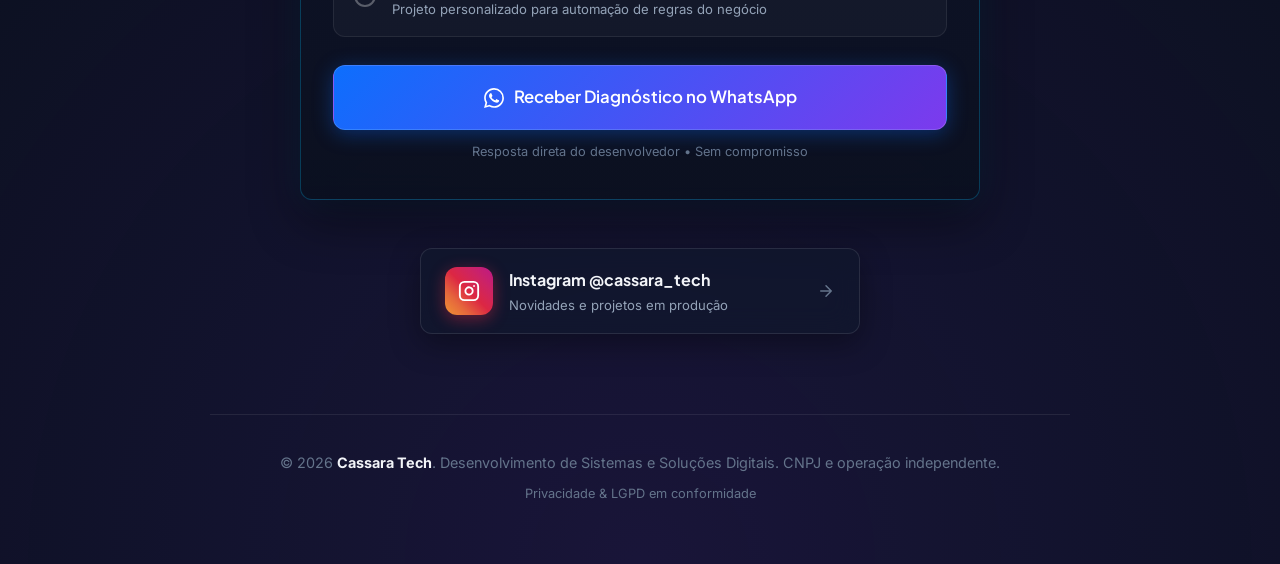
==== commit ba3aeddb: "feat: reestruturar posicionamento estrategico, vitrine com gestao financeira, cases reais e funil co" ====
--- a/index.html
+++ b/index.html
@@ -47,8 +47,10 @@
 
             <div class="nav-links" id="nav-menu">
                 <a href="#solucoes" class="nav-link">Soluções</a>
-                <a href="#google-maps" class="nav-link">Google Maps</a>
-                <a href="#contato" class="nav-link">Contato</a>
+                <a href="#cases" class="nav-link">Casos Reais</a>
+                <a href="#metodologia" class="nav-link">Como Trabalhamos</a>
+                <a href="#faq" class="nav-link">Dúvidas</a>
+                <a href="#contato" class="nav-link">Diagnóstico</a>
                 
                 <a href="https://www.instagram.com/cassara_tech?rpxt=NmRmZ3Z4MnNzbWFu&utm_source=qr" target="_blank" class="nav-instagram-btn" aria-label="Siga @cassara_tech no Instagram" rel="noopener">
                     <span class="insta-gradient-dot"></span>
@@ -56,8 +58,8 @@
                     <span>@cassara_tech</span>
                 </a>
 
-                <a href="https://wa.me/5541988171218?text=Olá,%20Cássio!%20Conheci%20a%20Cassara%20Tech%20e%20gostaria%20de%20saber%20mais%20sobre%20as%20soluções." target="_blank" class="nav-cta-btn">
-                    <span>Falar no WhatsApp</span>
+                <a href="#contato" class="nav-cta-btn">
+                    <span>Iniciar Projeto</span>
                     <svg width="16" height="16" viewBox="0 0 24 24" fill="none" stroke="currentColor" stroke-width="2" stroke-linecap="round" stroke-linejoin="round"><path d="M5 12h14M12 5l7 7-7 7"/></svg>
                 </a>
             </div>
@@ -90,23 +92,23 @@
                     <span class="badge-text">Cassara Tech • Desenvolvimento & Soluções Digitais</span>
                 </div>
                 
-                <h1>Sistemas Inteligentes.<br><span class="text-gradient">Tecnologia que Escala.</span></h1>
+                <h1>Engenharia de Software.<br><span class="text-gradient">Eficiência que Multiplica Resultados.</span></h1>
                 
-                <p>Transformamos gargalos operacionais em soluções digitais de alto impacto. Do desenvolvimento de Sistemas e Apps exclusivos à inteligência aplicada ao seu negócio.</p>
+                <p>Desenvolvemos sistemas web sob medida, frentes de caixa de alta performance e vitrines de vendas integradas a fluxo de caixa e agendamentos.</p>
                 
                 <div class="hero-buttons">
-                    <a href="https://barbeariaapp-d34c8.web.app" target="_blank" class="btn btn-primary" rel="noopener">
-                        <svg width="18" height="18" viewBox="0 0 24 24" fill="none" stroke="currentColor" stroke-width="2" stroke-linecap="round" stroke-linejoin="round"><rect x="3" y="4" width="18" height="18" rx="2" ry="2"></rect><line x1="16" y1="2" x2="16" y2="6"></line><line x1="8" y1="2" x2="8" y2="6"></line><line x1="3" y1="10" x2="21" y2="10"></line></svg>
-                        Sistema de Reserva (Demo)
+                    <a href="https://cassara-tech-gestao-financeira.vercel.app/" target="_blank" class="btn btn-primary" rel="noopener">
+                        <svg width="18" height="18" viewBox="0 0 24 24" fill="none" stroke="currentColor" stroke-width="2" stroke-linecap="round" stroke-linejoin="round"><rect x="2" y="3" width="20" height="14" rx="2" ry="2"></rect><line x1="8" y1="21" x2="16" y2="21"></line><line x1="12" y1="17" x2="12" y2="21"></line><path d="M7 10l3-3 3 3 4-4"></path></svg>
+                        Gestão & Vitrine Digital (Demo)
                     </a>
                     
-                    <a href="https://cassara-edit-ia.vercel.app" target="_blank" class="btn btn-cyan" rel="noopener">
-                        <svg width="18" height="18" viewBox="0 0 24 24" fill="none" stroke="currentColor" stroke-width="2" stroke-linecap="round" stroke-linejoin="round"><path d="M12 2v4M12 18v4M4.93 4.93l2.83 2.83M16.24 16.24l2.83 2.83M2 12h4M18 12h4M4.93 19.07l2.83-2.83M16.24 7.76l2.83-2.83"/></svg>
-                        Cassara Edit IA
+                    <a href="#cases" class="btn btn-cyan">
+                        <svg width="18" height="18" viewBox="0 0 24 24" fill="none" stroke="currentColor" stroke-width="2" stroke-linecap="round" stroke-linejoin="round"><path d="M16 18l6-6-6-6M8 6l-6 6 6 6"/></svg>
+                        Ver Soluções & Cases
                     </a>
                     
-                    <a href="https://wa.me/5541988171218?text=Olá,%20Cássio!%20Gostaria%20de%20uma%20consultoria%20estratégica%20com%20a%20Cassara%20Tech." target="_blank" class="btn btn-outline" rel="noopener">
-                        Consultoria Estratégica
+                    <a href="#contato" class="btn btn-outline">
+                        Diagnóstico de Projeto
                     </a>
                 </div>
 
@@ -133,26 +135,26 @@
         <div class="trust-container">
             <div class="trust-item">
                 <span class="trust-dot"></span>
-                <strong>Sistemas Sob Medida</strong>
-                <span>Arquitetura Exclusiva</span>
+                <strong>Frente de Loja + Gestão</strong>
+                <span>Vitrine com DRE & Fluxo</span>
             </div>
             <div class="trust-divider"></div>
             <div class="trust-item">
                 <span class="trust-dot"></span>
-                <strong>Aplicações Web & Mobile</strong>
-                <span>Performance & Fluidez</span>
+                <strong>Frente de Caixa (PDV)</strong>
+                <span>Offline, Rápido & Seguro</span>
             </div>
             <div class="trust-divider"></div>
             <div class="trust-item">
                 <span class="trust-dot"></span>
-                <strong>Inteligência Artificial</strong>
-                <span>Automações Estratégicas</span>
+                <strong>Agendamento Google Maps</strong>
+                <span>Conversão Direta 24h</span>
             </div>
             <div class="trust-divider"></div>
             <div class="trust-item">
                 <span class="trust-dot"></span>
-                <strong>Integração Google Maps</strong>
-                <span>Conversão Direta 24h</span>
+                <strong>Sistemas Sob Medida</strong>
+                <span>Engenharia Exclusiva</span>
             </div>
         </div>
     </section>
@@ -162,40 +164,177 @@
         <!-- Features / Solutions -->
         <section class="features" id="solucoes">
             <div class="section-header reveal">
-                <span class="section-tag">Soluções Cassara Tech</span>
-                <h2>Engenharia de <span class="text-gradient">Conversão & Escala</span></h2>
-                <p>Desenhado para transformar visitantes em clientes fidelizados e processos manuais em rotinas automáticas de alta eficiência.</p>
-            </div>
-
-            <div class="grid-3" id="diferenciais">
+                <span class="section-tag">Nossas Frentes de Atuação</span>
+                <h2>Soluções Estratégicas para <span class="text-gradient">Quem Quer Escalar</span></h2>
+                <p>Estruturamos tecnologia funcional que resolve gargalos reais de vendas, atendimento e controle operacional.</p>
+            </div>
+
+            <div class="grid-3">
                 <div class="card reveal delay-1">
                     <div class="icon-wrapper">
-                        <!-- Calendar / App SVG -->
-                        <svg width="28" height="28" viewBox="0 0 24 24" fill="none" stroke="currentColor" stroke-width="1.8" stroke-linecap="round" stroke-linejoin="round"><rect x="3" y="4" width="18" height="18" rx="2" ry="2"></rect><line x1="16" y1="2" x2="16" y2="6"></line><line x1="8" y1="2" x2="8" y2="6"></line><line x1="3" y1="10" x2="21" y2="10"></line><path d="M8 14h.01"></path><path d="M12 14h.01"></path><path d="M16 14h.01"></path><path d="M8 18h.01"></path><path d="M12 18h.01"></path><path d="M16 18h.01"></path></svg>
-                    </div>
-                    <h3>Web & Mobile Apps</h3>
-                    <p>Desenvolvemos plataformas e aplicativos sob medida, intuitivos e focados na melhor experiência para os seus clientes e equipe.</p>
-                    <div class="card-tag">UX/UI • Multiplataforma</div>
+                        <!-- Store + Chart SVG -->
+                        <svg width="28" height="28" viewBox="0 0 24 24" fill="none" stroke="currentColor" stroke-width="1.8" stroke-linecap="round" stroke-linejoin="round"><path d="M6 2L3 6v14a2 2 0 0 0 2 2h14a2 2 0 0 0 2-2V6l-3-4z"></path><line x1="3" y1="6" x2="21" y2="6"></line><path d="M16 10a4 4 0 0 1-8 0"></path></svg>
+                    </div>
+                    <h3>Vitrines Digitais & E-commerce com Gestão</h3>
+                    <p>Sites com catálogo de produtos, fotos e pedidos online integrados automaticamente ao fluxo de caixa, controle de estoque e DRE.</p>
+                    <div class="card-tag">Catálogo Online • Pedidos • Gestão DRE</div>
                 </div>
                 
                 <div class="card reveal delay-2">
                     <div class="icon-wrapper">
-                        <!-- Lightning / Cloud SVG -->
-                        <svg width="28" height="28" viewBox="0 0 24 24" fill="none" stroke="currentColor" stroke-width="1.8" stroke-linecap="round" stroke-linejoin="round"><polygon points="13 2 3 14 12 14 11 22 21 10 12 10 13 2"></polygon></svg>
-                    </div>
-                    <h3>Aplicações Ultraleves</h3>
-                    <p>Tecnologia de carregamento instantâneo. Funciona nativamente no navegador do celular do cliente, sem atrito e sem necessidade de baixar nada!</p>
-                    <div class="card-tag">PWA • Nuvem • Instantâneo</div>
+                        <!-- Monitor / POS SVG -->
+                        <svg width="28" height="28" viewBox="0 0 24 24" fill="none" stroke="currentColor" stroke-width="1.8" stroke-linecap="round" stroke-linejoin="round"><rect x="2" y="3" width="20" height="14" rx="2" ry="2"></rect><line x1="8" y1="21" x2="16" y2="21"></line><line x1="12" y1="17" x2="12" y2="21"></line></svg>
+                    </div>
+                    <h3>Sistemas Frente de Caixa (PDV)</h3>
+                    <p>Sistemas desktop ultrarrápidos para comércio físico com funcionamento 100% offline, vendas em segundos e segurança contra quedas de internet.</p>
+                    <div class="card-tag">Operação Offline • Frente de Caixa • Alta Velocidade</div>
                 </div>
                 
                 <div class="card reveal delay-3">
                     <div class="icon-wrapper">
-                        <!-- Target / Growth SVG -->
-                        <svg width="28" height="28" viewBox="0 0 24 24" fill="none" stroke="currentColor" stroke-width="1.8" stroke-linecap="round" stroke-linejoin="round"><circle cx="12" cy="12" r="10"></circle><circle cx="12" cy="12" r="6"></circle><circle cx="12" cy="12" r="2"></circle></svg>
-                    </div>
-                    <h3>Domínio Digital Estratégico</h3>
-                    <p>Integração inteligente com Google Maps e ferramentas analíticas para garantir que seu negócio seja o primeiro encontrado e escolhido.</p>
-                    <div class="card-tag">Google Maps • SEO • Vendas</div>
+                        <!-- Calendar / Maps SVG -->
+                        <svg width="28" height="28" viewBox="0 0 24 24" fill="none" stroke="currentColor" stroke-width="1.8" stroke-linecap="round" stroke-linejoin="round"><rect x="3" y="4" width="18" height="18" rx="2" ry="2"></rect><line x1="16" y1="2" x2="16" y2="6"></line><line x1="8" y1="2" x2="8" y2="6"></line><line x1="3" y1="10" x2="21" y2="10"></line><circle cx="12" cy="14" r="2"></circle></svg>
+                    </div>
+                    <h3>Agendamentos & Automação Google Maps</h3>
+                    <p>Conversão direta da busca do Google para a agenda do seu negócio. Zero fricção, sem espera no WhatsApp e disponível 24 horas por dia.</p>
+                    <div class="card-tag">Google Reserve • Agendamento • Automação</div>
+                </div>
+            </div>
+        </section>
+
+        <!-- Section Cases Reais & Demonstrações -->
+        <section class="cases-section" id="cases">
+            <div class="section-header reveal">
+                <span class="section-tag">Casos Reais & Demonstrações</span>
+                <h2>Sistemas Testados no <span class="text-gradient">Campo de Batalha</span></h2>
+                <p>Veja na prática soluções completas desenvolvidas pela Cassara Tech para diferentes modelos de negócio.</p>
+            </div>
+
+            <div class="cases-grid">
+                <!-- Case 1: Gestão Financeira + Vitrine -->
+                <div class="case-card reveal delay-1">
+                    <div class="case-badge">Web & E-commerce Integrado</div>
+                    <div class="case-header">
+                        <div class="case-icon-box">
+                            <svg width="24" height="24" viewBox="0 0 24 24" fill="none" stroke="#00C2FF" stroke-width="2"><rect x="2" y="3" width="20" height="14" rx="2" ry="2"></rect><line x1="8" y1="21" x2="16" y2="21"></line><line x1="12" y1="17" x2="12" y2="21"></line><path d="M7 10l3-3 3 3 4-4"></path></svg>
+                        </div>
+                        <div>
+                            <h3>Gestão Financeira & Vitrine Digital</h3>
+                            <span class="case-type">Aplicação Web Cloud</span>
+                        </div>
+                    </div>
+                    
+                    <p class="case-desc">
+                        Plataforma unificada que combina <strong>site de vendas com fotos de produtos</strong> e retaguarda financeira completa: cálculo automático de DRE, fluxo de caixa em tempo real, controle de receitas/despesas e métricas de lucro direto.
+                    </p>
+
+                    <div class="case-highlights">
+                        <div class="c-hl">
+                            <svg width="16" height="16" viewBox="0 0 24 24" fill="none" stroke="#00C2FF" stroke-width="2"><polyline points="20 6 9 17 4 12"></polyline></svg>
+                            <span>Vitrine com fotos e gestão de pedidos</span>
+                        </div>
+                        <div class="c-hl">
+                            <svg width="16" height="16" viewBox="0 0 24 24" fill="none" stroke="#00C2FF" stroke-width="2"><polyline points="20 6 9 17 4 12"></polyline></svg>
+                            <span>DRE e Fluxo de Caixa automatizados</span>
+                        </div>
+                        <div class="c-hl">
+                            <svg width="16" height="16" viewBox="0 0 24 24" fill="none" stroke="#00C2FF" stroke-width="2"><polyline points="20 6 9 17 4 12"></polyline></svg>
+                            <span>Acesso via nuvem de qualquer dispositivo</span>
+                        </div>
+                    </div>
+
+                    <div class="case-actions">
+                        <a href="https://cassara-tech-gestao-financeira.vercel.app/" target="_blank" class="btn btn-cyan btn-sm" rel="noopener">
+                            <span>Acessar Demonstração</span>
+                            <svg width="14" height="14" viewBox="0 0 24 24" fill="none" stroke="currentColor" stroke-width="2"><path d="M18 13v6a2 2 0 0 1-2 2H5a2 2 0 0 1-2-2V8a2 2 0 0 1 2-2h6"></path><polyline points="15 3 21 3 21 9"></polyline><line x1="10" y1="14" x2="21" y2="3"></line></svg>
+                        </a>
+                        <a href="https://wa.me/5541988171218?text=Ol%C3%A1,%20C%C3%A1ssio!%20Gostei%20muito%20do%20sistema%20de%20Gest%C3%A3o%20Financeira%20com%20Vitrine%20e%20gostaria%20de%20um%20projeto%20parecido." target="_blank" class="case-link-whats" rel="noopener">
+                            Quero um similar &rarr;
+                        </a>
+                    </div>
+                </div>
+
+                <!-- Case 2: MerceariaPDV (Case Real) -->
+                <div class="case-card case-card-featured reveal delay-2">
+                    <div class="case-badge case-badge-success">Case Real em Produção</div>
+                    <div class="case-header">
+                        <div class="case-icon-box">
+                            <svg width="24" height="24" viewBox="0 0 24 24" fill="none" stroke="#10b981" stroke-width="2"><rect x="3" y="3" width="18" height="18" rx="2" ry="2"></rect><line x1="3" y1="9" x2="21" y2="9"></line><line x1="9" y1="21" x2="9" y2="9"></line></svg>
+                        </div>
+                        <div>
+                            <h3>Mercearia PDV (Frente de Caixa)</h3>
+                            <span class="case-type">Desktop Offline de Alta Performance</span>
+                        </div>
+                    </div>
+                    
+                    <p class="case-desc">
+                        Sistema executável desenvolvido sob medida para operação comercial física. Funciona com <strong>emissão e registro instantâneo de itens, controle de caixa por operador</strong> e robustez que nunca para mesmo sem internet.
+                    </p>
+
+                    <div class="case-highlights">
+                        <div class="c-hl">
+                            <svg width="16" height="16" viewBox="0 0 24 24" fill="none" stroke="#10b981" stroke-width="2"><polyline points="20 6 9 17 4 12"></polyline></svg>
+                            <span>Zero dependência de internet para vender</span>
+                        </div>
+                        <div class="c-hl">
+                            <svg width="16" height="16" viewBox="0 0 24 24" fill="none" stroke="#10b981" stroke-width="2"><polyline points="20 6 9 17 4 12"></polyline></svg>
+                            <span>Fechamento e sangria de caixa automáticos</span>
+                        </div>
+                        <div class="c-hl">
+                            <svg width="16" height="16" viewBox="0 0 24 24" fill="none" stroke="#10b981" stroke-width="2"><polyline points="20 6 9 17 4 12"></polyline></svg>
+                            <span>Entregue e em uso diário pelo cliente</span>
+                        </div>
+                    </div>
+
+                    <div class="case-actions">
+                        <a href="https://wa.me/5541988171218?text=Ol%C3%A1,%20C%C3%A1ssio!%20Vi%20o%20case%20do%20PDV%20de%20Mercearia%20e%20preciso%20de%20um%20sistema%20de%20caixa/vendas%20para%20meu%20com%C3%A9rcio." target="_blank" class="btn btn-primary btn-sm" rel="noopener">
+                            <span>Solicitar Apresentação do PDV</span>
+                            <svg width="14" height="14" viewBox="0 0 24 24" fill="none" stroke="currentColor" stroke-width="2"><path d="M5 12h14M12 5l7 7-7 7"/></svg>
+                        </a>
+                    </div>
+                </div>
+
+                <!-- Case 3: App Barbearia / Reserva -->
+                <div class="case-card reveal delay-3">
+                    <div class="case-badge">Serviços & Agendamento</div>
+                    <div class="case-header">
+                        <div class="case-icon-box">
+                            <svg width="24" height="24" viewBox="0 0 24 24" fill="none" stroke="#7c3aed" stroke-width="2"><rect x="3" y="4" width="18" height="18" rx="2" ry="2"></rect><line x1="16" y1="2" x2="16" y2="6"></line><line x1="8" y1="2" x2="8" y2="6"></line><line x1="3" y1="10" x2="21" y2="10"></line></svg>
+                        </div>
+                        <div>
+                            <h3>Sistema de Agendamento Autônomo</h3>
+                            <span class="case-type">Web App PWA + Painel</span>
+                        </div>
+                    </div>
+                    
+                    <p class="case-desc">
+                        Plataforma de autoatendimento para estabelecimentos de serviço (barbearias, clínicas, estética). O cliente escolhe o profissional, data e serviço em menos de 30 segundos com sincronização de agenda.
+                    </p>
+
+                    <div class="case-highlights">
+                        <div class="c-hl">
+                            <svg width="16" height="16" viewBox="0 0 24 24" fill="none" stroke="#7c3aed" stroke-width="2"><polyline points="20 6 9 17 4 12"></polyline></svg>
+                            <span>Sem downloads necessários (PWA ultraleve)</span>
+                        </div>
+                        <div class="c-hl">
+                            <svg width="16" height="16" viewBox="0 0 24 24" fill="none" stroke="#7c3aed" stroke-width="2"><polyline points="20 6 9 17 4 12"></polyline></svg>
+                            <span>Painel do gestor e do colaborador</span>
+                        </div>
+                        <div class="c-hl">
+                            <svg width="16" height="16" viewBox="0 0 24 24" fill="none" stroke="#7c3aed" stroke-width="2"><polyline points="20 6 9 17 4 12"></polyline></svg>
+                            <span>Pronto para integração ao Google Maps</span>
+                        </div>
+                    </div>
+
+                    <div class="case-actions">
+                        <a href="https://barbeariaapp-d34c8.web.app" target="_blank" class="btn btn-outline btn-sm" rel="noopener">
+                            <span>Acessar Demo Reserva</span>
+                            <svg width="14" height="14" viewBox="0 0 24 24" fill="none" stroke="currentColor" stroke-width="2"><path d="M18 13v6a2 2 0 0 1-2 2H5a2 2 0 0 1-2-2V8a2 2 0 0 1 2-2h6"></path><polyline points="15 3 21 3 21 9"></polyline><line x1="10" y1="14" x2="21" y2="3"></line></svg>
+                        </a>
+                        <a href="https://wa.me/5541988171218?text=Ol%C3%A1,%20C%C3%A1ssio!%20Gostaria%20de%20um%20sistema%20de%20agendamento/reservas%20para%20minha%20empresa." target="_blank" class="case-link-whats" rel="noopener">
+                            Quero um similar &rarr;
+                        </a>
+                    </div>
                 </div>
             </div>
         </section>
@@ -263,6 +402,113 @@
                 </div>
             </div>
         </section>
+        <!-- Section Metodologia em 4 Passos -->
+        <section class="methodology-section" id="metodologia">
+            <div class="section-header reveal">
+                <span class="section-tag">Transparência & Segurança</span>
+                <h2>Como Transformamos sua Ideia em <span class="text-gradient">Software Pronto</span></h2>
+                <p>Processo enxuto, sem burocracia desnecessária e com comunicação direta com o desenvolvedor.</p>
+            </div>
+
+            <div class="steps-grid">
+                <div class="step-card reveal delay-1">
+                    <div class="step-num">01</div>
+                    <div class="step-icon">
+                        <svg width="24" height="24" viewBox="0 0 24 24" fill="none" stroke="#00C2FF" stroke-width="2"><circle cx="11" cy="11" r="8"></circle><line x1="21" y1="21" x2="16.65" y2="16.65"></line></svg>
+                    </div>
+                    <h3>Diagnóstico da Dor</h3>
+                    <p>Entendemos o gargalo da sua operação: onde você perde tempo, dinheiro ou clientes. Definimos o escopo essencial para resolver o problema.</p>
+                </div>
+
+                <div class="step-card reveal delay-2">
+                    <div class="step-num">02</div>
+                    <div class="step-icon">
+                        <svg width="24" height="24" viewBox="0 0 24 24" fill="none" stroke="#00C2FF" stroke-width="2"><polygon points="12 2 2 7 12 12 22 7 12 2"></polygon><polyline points="2 17 12 22 22 17"></polyline><polyline points="2 12 12 17 22 12"></polyline></svg>
+                    </div>
+                    <h3>Proposta & Escopo Fechado</h3>
+                    <p>Você recebe uma proposta clara com prazos, funcionalidades e custos definidos. Sem surpresas ou cobranças adicionais ocultas.</p>
+                </div>
+
+                <div class="step-card reveal delay-3">
+                    <div class="step-num">03</div>
+                    <div class="step-icon">
+                        <svg width="24" height="24" viewBox="0 0 24 24" fill="none" stroke="#00C2FF" stroke-width="2"><polyline points="16 18 22 12 16 6"></polyline><polyline points="8 6 2 12 8 18"></polyline></svg>
+                    </div>
+                    <h3>Desenvolvimento Ágil & Testes</h3>
+                    <p>Construímos a solução com código moderno, focado em velocidade e segurança. Você acompanha a evolução e valida a ferramenta na prática.</p>
+                </div>
+
+                <div class="step-card reveal delay-4">
+                    <div class="step-num">04</div>
+                    <div class="step-icon">
+                        <svg width="24" height="24" viewBox="0 0 24 24" fill="none" stroke="#00C2FF" stroke-width="2"><path d="M22 11.08V12a10 10 0 1 1-5.93-9.14"></path><polyline points="22 4 12 14.01 9 11.01"></polyline></svg>
+                    </div>
+                    <h3>Implantação & Suporte Contínuo</h3>
+                    <p>Subimos o sistema em produção, treinamos sua equipe para operar com facilidade e oferecemos suporte contínuo para manter sua empresa rodando 100%.</p>
+                </div>
+            </div>
+        </section>
+
+        <!-- Section FAQ (Perguntas Frequentes) -->
+        <section class="faq-section" id="faq">
+            <div class="section-header reveal">
+                <span class="section-tag">Tira-Dúvidas</span>
+                <h2>Perguntas Frequentes de <span class="text-gradient">Contratação</span></h2>
+                <p>Tudo o que você precisa saber antes de iniciar seu projeto com a Cassara Tech.</p>
+            </div>
+
+            <div class="faq-container reveal">
+                <details class="faq-item">
+                    <summary class="faq-question">
+                        <span>Como funciona o modelo de pagamento e contratação?</span>
+                        <svg class="faq-icon" width="20" height="20" viewBox="0 0 24 24" fill="none" stroke="currentColor" stroke-width="2"><polyline points="6 9 12 15 18 9"></polyline></svg>
+                    </summary>
+                    <div class="faq-answer">
+                        <p>Trabalhamos com formatos flexíveis de acordo com a necessidade da sua empresa: <strong>projeto fechado</strong> (pagamento parcelado por marcos de entrega) ou <strong>implantação inicial + mensalidade acessível</strong> de suporte, hospedagem e manutenção preventiva para sua tranquilidade total.</p>
+                    </div>
+                </details>
+
+                <details class="faq-item">
+                    <summary class="faq-question">
+                        <span>Eu serei dono do sistema ou fico preso a mensalidades eternas?</span>
+                        <svg class="faq-icon" width="20" height="20" viewBox="0 0 24 24" fill="none" stroke="currentColor" stroke-width="2"><polyline points="6 9 12 15 18 9"></polyline></svg>
+                    </summary>
+                    <div class="faq-answer">
+                        <p>Diferente de plataformas engessadas de mercado, os sistemas desenvolvidos pela Cassara Tech sob medida são de propriedade do cliente após a quitação do projeto. Você tem total controle dos seus dados e do seu negócio.</p>
+                    </div>
+                </details>
+
+                <details class="faq-item">
+                    <summary class="faq-question">
+                        <span>Quanto tempo demora para colocar o sistema no ar?</span>
+                        <svg class="faq-icon" width="20" height="20" viewBox="0 0 24 24" fill="none" stroke="currentColor" stroke-width="2"><polyline points="6 9 12 15 18 9"></polyline></svg>
+                    </summary>
+                    <div class="faq-answer">
+                        <p>Soluções baseadas em nossos módulos validados (como o sistema de agendamento Google Maps, vitrines e PDV) podem ser configuradas e colocadas em produção em poucos dias. Já sistemas com regras exclusivas de negócio costumam levar entre 2 e 4 semanas.</p>
+                    </div>
+                </details>
+
+                <details class="faq-item">
+                    <summary class="faq-question">
+                        <span>E se a internet cair, o sistema de vendas continua funcionando?</span>
+                        <svg class="faq-icon" width="20" height="20" viewBox="0 0 24 24" fill="none" stroke="currentColor" stroke-width="2"><polyline points="6 9 12 15 18 9"></polyline></svg>
+                    </summary>
+                    <div class="faq-answer">
+                        <p>Para comércios e lojas físicas, nossas soluções de frente de caixa (PDV) são construídas com arquitetura local offline. Seu caixa continua operando normalmente, registrando vendas sem travar, e sincroniza os dados assim que a conexão retornar.</p>
+                    </div>
+                </details>
+
+                <details class="faq-item">
+                    <summary class="faq-question">
+                        <span>Como funciona o suporte após a entrega?</span>
+                        <svg class="faq-icon" width="20" height="20" viewBox="0 0 24 24" fill="none" stroke="currentColor" stroke-width="2"><polyline points="6 9 12 15 18 9"></polyline></svg>
+                    </summary>
+                    <div class="faq-answer">
+                        <p>Você tem atendimento direto via WhatsApp para tirar dúvidas técnicas, correções prioritárias e backups de segurança. Não há filas de atendimento demoradas nem robôs de suporte.</p>
+                    </div>
+                </details>
+            </div>
+        </section>
     </main>
 
     <!-- Footer / CTA -->
@@ -274,15 +520,63 @@
 
             <h2>Transforme Desafios Operacionais em <span class="text-gradient">Vantagem Competitiva</span></h2>
             
-            <p>Você tem um problema de negócio ou uma ideia de software inovadora? Nós temos a engenharia, os processos e a visão estratégica para executar com excelência.</p>
-            <p>Atuamos no desenvolvimento de sistemas sob medida para empresas que buscam eficiência máxima, escala acelerada e autoridade digital no mercado.</p>
-            
+            <p>Selecione abaixo o que sua empresa mais precisa no momento para receber uma estimativa e direcionamento personalizado no WhatsApp em menos de 2 minutos:</p>
+
+            <!-- Interactive Diagnostic Form / Lead Qualification -->
+            <div class="lead-diagnostic-card">
+                <div class="diag-header">
+                    <span class="diag-badge">Diagnóstico Rápido de Projeto</span>
+                    <h3>Qual solução melhor se adapta ao seu objetivo?</h3>
+                </div>
+
+                <div class="diag-options-grid" id="diag-options">
+                    <label class="diag-option active" data-solution="Gestão Financeira & Vitrine de Vendas">
+                        <input type="radio" name="solution_choice" checked>
+                        <span class="diag-opt-indicator"></span>
+                        <div class="diag-opt-text">
+                            <strong>Vitrine Digital + Gestão Financeira</strong>
+                            <span>Site de vendas com fotos integrado ao DRE e caixa</span>
+                        </div>
+                    </label>
+
+                    <label class="diag-option" data-solution="Frente de Caixa (PDV) Offline">
+                        <input type="radio" name="solution_choice">
+                        <span class="diag-opt-indicator"></span>
+                        <div class="diag-opt-text">
+                            <strong>Frente de Caixa (PDV Comercial)</strong>
+                            <span>Sistema para loja física, rápido e 100% offline</span>
+                        </div>
+                    </label>
+
+                    <label class="diag-option" data-solution="Agendamento Integrado ao Google Maps">
+                        <input type="radio" name="solution_choice">
+                        <span class="diag-opt-indicator"></span>
+                        <div class="diag-opt-text">
+                            <strong>Agendamento & Google Maps</strong>
+                            <span>Reservas automáticas para clínicas, barbearias ou serviços</span>
+                        </div>
+                    </label>
+
+                    <label class="diag-option" data-solution="Sistema Exclusivo Sob Medida">
+                        <input type="radio" name="solution_choice">
+                        <span class="diag-opt-indicator"></span>
+                        <div class="diag-opt-text">
+                            <strong>Outro / Sistema Sob Medida</strong>
+                            <span>Projeto personalizado para automação de regras do negócio</span>
+                        </div>
+                    </label>
+                </div>
+
+                <div class="diag-action">
+                    <a href="https://wa.me/5541988171218?text=Ol%C3%A1,%20C%C3%A1ssio!%20Fiz%20o%20diagn%C3%B3stico%20na%20p%C3%A1gina%20e%20gostaria%20de%20avaliar%20a%20solu%C3%A7%C3%A3o:%20*Vitrine%20Digital%20+%20Gest%C3%A3o%20Financeira*." id="diag-submit-btn" target="_blank" class="btn btn-primary btn-large diag-btn" rel="noopener">
+                        <svg width="20" height="20" viewBox="0 0 24 24" fill="currentColor"><path d="M17.472 14.382c-.297-.149-1.758-.867-2.03-.967-.273-.099-.471-.148-.67.15-.197.297-.767.966-.94 1.164-.173.199-.347.223-.644.075-.297-.15-1.255-.463-2.39-1.475-.883-.788-1.48-1.761-1.653-2.059-.173-.297-.018-.458.13-.606.134-.133.298-.347.446-.52.149-.174.198-.298.298-.497.099-.198.05-.371-.025-.52-.075-.149-.669-1.612-.916-2.207-.242-.579-.487-.5-.669-.51a12.8 12.8 0 0 0-.57-.01c-.198 0-.52.074-.792.372-.272.297-1.04 1.016-1.04 2.479 0 1.462 1.065 2.875 1.213 3.074.149.198 2.096 3.2 5.077 4.487.709.306 1.262.489 1.694.625.712.227 1.36.195 1.871.118.571-.085 1.758-.719 2.006-1.413.248-.694.248-1.289.173-1.413-.074-.124-.272-.198-.57-.347m-5.421 7.403h-.004a9.87 9.87 0 0 1-5.031-1.378l-.361-.214-3.741.982.998-3.648-.235-.374a9.86 9.86 0 0 1-1.51-5.26c.001-5.45 4.436-9.884 9.888-9.884 2.64 0 5.122 1.03 6.988 2.898a9.825 9.825 0 0 1 2.893 6.994c-.003 5.45-4.437 9.884-9.885 9.884m8.413-18.297A11.815 11.815 0 0 0 12.05 0C5.495 0 .16 5.335.157 11.892c0 2.096.547 4.142 1.588 5.945L.057 24l6.305-1.654a11.882 11.882 0 0 0 5.683 1.448h.005c6.554 0 11.89-5.335 11.893-11.893a11.821 11.821 0 0 0-3.48-8.413Z"/></svg>
+                        <span>Receber Diagnóstico no WhatsApp</span>
+                    </a>
+                    <span class="diag-note">Resposta direta do desenvolvedor • Sem compromisso</span>
+                </div>
+            </div>
+
             <div class="footer-cta-box">
-                <a href="https://wa.me/5541988171218?text=Olá,%20Cássio!%20Gostaria%20de%20conversar%20sobre%20um%20projeto%20com%20a%20Cassara%20Tech." target="_blank" class="btn btn-primary btn-large" rel="noopener">
-                    <svg width="20" height="20" viewBox="0 0 24 24" fill="currentColor"><path d="M17.472 14.382c-.297-.149-1.758-.867-2.03-.967-.273-.099-.471-.148-.67.15-.197.297-.767.966-.94 1.164-.173.199-.347.223-.644.075-.297-.15-1.255-.463-2.39-1.475-.883-.788-1.48-1.761-1.653-2.059-.173-.297-.018-.458.13-.606.134-.133.298-.347.446-.52.149-.174.198-.298.298-.497.099-.198.05-.371-.025-.52-.075-.149-.669-1.612-.916-2.207-.242-.579-.487-.5-.669-.51a12.8 12.8 0 0 0-.57-.01c-.198 0-.52.074-.792.372-.272.297-1.04 1.016-1.04 2.479 0 1.462 1.065 2.875 1.213 3.074.149.198 2.096 3.2 5.077 4.487.709.306 1.262.489 1.694.625.712.227 1.36.195 1.871.118.571-.085 1.758-.719 2.006-1.413.248-.694.248-1.289.173-1.413-.074-.124-.272-.198-.57-.347m-5.421 7.403h-.004a9.87 9.87 0 0 1-5.031-1.378l-.361-.214-3.741.982.998-3.648-.235-.374a9.86 9.86 0 0 1-1.51-5.26c.001-5.45 4.436-9.884 9.888-9.884 2.64 0 5.122 1.03 6.988 2.898a9.825 9.825 0 0 1 2.893 6.994c-.003 5.45-4.437 9.884-9.885 9.884m8.413-18.297A11.815 11.815 0 0 0 12.05 0C5.495 0 .16 5.335.157 11.892c0 2.096.547 4.142 1.588 5.945L.057 24l6.305-1.654a11.882 11.882 0 0 0 5.683 1.448h.005c6.554 0 11.89-5.335 11.893-11.893a11.821 11.821 0 0 0-3.48-8.413Z"/></svg>
-                    Falar com a Cassara Tech no WhatsApp
-                </a>
-
                 <a href="https://www.instagram.com/cassara_tech?rpxt=NmRmZ3Z4MnNzbWFu&utm_source=qr" target="_blank" class="btn-instagram-card" rel="noopener">
                     <div class="insta-card-badge">
                         <svg width="22" height="22" viewBox="0 0 24 24" fill="none" stroke="currentColor" stroke-width="2" stroke-linecap="round" stroke-linejoin="round"><rect x="2" y="2" width="20" height="20" rx="5" ry="5"></rect><path d="M16 11.37A4 4 0 1 1 12.63 8 4 4 0 0 1 16 11.37z"></path><line x1="17.5" y1="6.5" x2="17.51" y2="6.5"></line></svg>
@@ -293,13 +587,14 @@
                     </div>
                     <svg class="insta-card-arrow" width="18" height="18" viewBox="0 0 24 24" fill="none" stroke="currentColor" stroke-width="2" stroke-linecap="round" stroke-linejoin="round"><path d="M5 12h14M12 5l7 7-7 7"/></svg>
                 </a>
-
-                <span class="footer-cta-sub">Atendimento direto • Análise prévia sem compromisso</span>
             </div>
             
             <div class="footer-bottom">
                 <div class="copyright">
-                    &copy; <script>document.write(new Date().getFullYear())</script> <strong>Cassara Tech</strong>. Desenvolvimento de Sistemas e Soluções Digitais. Todos os direitos reservados.
+                    &copy; <script>document.write(new Date().getFullYear())</script> <strong>Cassara Tech</strong>. Desenvolvimento de Sistemas e Soluções Digitais. CNPJ e operação independente.
+                </div>
+                <div class="footer-legal">
+                    <span>Privacidade & LGPD em conformidade</span>
                 </div>
             </div>
         </div>
--- a/style.css
+++ b/style.css
@@ -743,6 +743,471 @@
 }
 
 /* ==========================================================================
+   Cases Section (Demonstrações & Casos Reais)
+   ========================================================================== */
+.cases-section {
+    padding: 120px 5%;
+    max-width: 1300px;
+    margin: 0 auto;
+}
+
+.cases-grid {
+    display: grid;
+    grid-template-columns: repeat(auto-fit, minmax(340px, 1fr));
+    gap: 32px;
+}
+
+.case-card {
+    background: var(--bg-card);
+    border: 1px solid var(--bg-border);
+    border-radius: var(--radius);
+    padding: 36px 30px;
+    display: flex;
+    flex-direction: column;
+    position: relative;
+    transition: var(--transition);
+    backdrop-filter: blur(12px);
+    -webkit-backdrop-filter: blur(12px);
+    overflow: hidden;
+}
+
+.case-card::before {
+    content: '';
+    position: absolute;
+    top: 0; left: 0; right: 0;
+    height: 3px;
+    background: linear-gradient(90deg, #00C2FF, #7C3AED);
+    opacity: 0.7;
+    transition: var(--transition);
+}
+
+.case-card:hover {
+    border-color: rgba(0, 194, 255, 0.4);
+    transform: translateY(-6px);
+    box-shadow: 0 20px 40px rgba(0, 0, 0, 0.4), 0 0 25px rgba(0, 194, 255, 0.15);
+}
+
+.case-card-featured {
+    border-color: rgba(16, 185, 129, 0.4);
+    background: linear-gradient(180deg, rgba(16, 185, 129, 0.05) 0%, rgba(16, 23, 45, 0.7) 100%);
+}
+
+.case-card-featured::before {
+    background: linear-gradient(90deg, #10b981, #00C2FF);
+    opacity: 1;
+}
+
+.case-card-featured:hover {
+    border-color: rgba(16, 185, 129, 0.6);
+    box-shadow: 0 20px 40px rgba(0, 0, 0, 0.4), 0 0 25px rgba(16, 185, 129, 0.2);
+}
+
+.case-badge {
+    position: absolute;
+    top: 20px;
+    right: 20px;
+    font-size: 0.72rem;
+    font-weight: 700;
+    text-transform: uppercase;
+    letter-spacing: 0.8px;
+    padding: 5px 12px;
+    border-radius: var(--radius-pill);
+    background: rgba(0, 194, 255, 0.12);
+    color: var(--accent-cyan);
+    border: 1px solid rgba(0, 194, 255, 0.25);
+}
+
+.case-badge-success {
+    background: rgba(16, 185, 129, 0.15);
+    color: #10b981;
+    border-color: rgba(16, 185, 129, 0.35);
+}
+
+.case-header {
+    display: flex;
+    align-items: center;
+    gap: 16px;
+    margin-top: 14px;
+    margin-bottom: 20px;
+}
+
+.case-icon-box {
+    width: 48px;
+    height: 48px;
+    border-radius: 12px;
+    background: rgba(255, 255, 255, 0.04);
+    border: 1px solid rgba(255, 255, 255, 0.08);
+    display: flex;
+    align-items: center;
+    justify-content: center;
+    flex-shrink: 0;
+}
+
+.case-header h3 {
+    font-size: 1.25rem;
+    color: var(--text-primary);
+    font-weight: 700;
+    margin-bottom: 2px;
+    line-height: 1.3;
+}
+
+.case-type {
+    font-size: 0.8rem;
+    color: var(--text-muted);
+}
+
+.case-desc {
+    color: var(--text-secondary);
+    font-size: 0.95rem;
+    line-height: 1.7;
+    margin-bottom: 24px;
+    flex-grow: 1;
+}
+
+.case-desc strong {
+    color: var(--text-primary);
+}
+
+.case-highlights {
+    display: flex;
+    flex-direction: column;
+    gap: 10px;
+    margin-bottom: 28px;
+    padding: 16px;
+    background: rgba(0, 0, 0, 0.25);
+    border-radius: 10px;
+    border: 1px solid rgba(255, 255, 255, 0.04);
+}
+
+.c-hl {
+    display: flex;
+    align-items: center;
+    gap: 10px;
+    font-size: 0.88rem;
+    color: var(--text-secondary);
+}
+
+.c-hl svg {
+    flex-shrink: 0;
+}
+
+.case-actions {
+    display: flex;
+    align-items: center;
+    justify-content: space-between;
+    gap: 14px;
+    padding-top: 18px;
+    border-top: 1px solid rgba(255, 255, 255, 0.06);
+}
+
+.btn-sm {
+    padding: 10px 18px;
+    font-size: 0.88rem;
+}
+
+.case-link-whats {
+    font-size: 0.85rem;
+    color: var(--text-muted);
+    font-weight: 600;
+    transition: var(--transition);
+}
+
+.case-link-whats:hover {
+    color: var(--accent-cyan);
+    transform: translateX(3px);
+}
+
+/* ==========================================================================
+   Methodology Section (Como Trabalhamos)
+   ========================================================================== */
+.methodology-section {
+    padding: 120px 5%;
+    max-width: 1300px;
+    margin: 0 auto;
+}
+
+.steps-grid {
+    display: grid;
+    grid-template-columns: repeat(auto-fit, minmax(260px, 1fr));
+    gap: 24px;
+    margin-top: 40px;
+}
+
+.step-card {
+    background: var(--bg-card);
+    border: 1px solid var(--bg-border);
+    border-radius: var(--radius);
+    padding: 36px 26px;
+    position: relative;
+    transition: var(--transition);
+}
+
+.step-card:hover {
+    border-color: rgba(0, 194, 255, 0.3);
+    transform: translateY(-4px);
+    box-shadow: 0 15px 35px rgba(0, 0, 0, 0.3);
+}
+
+.step-num {
+    font-family: 'Plus Jakarta Sans', sans-serif;
+    font-size: 2.2rem;
+    font-weight: 800;
+    color: rgba(255, 255, 255, 0.12);
+    position: absolute;
+    top: 24px;
+    right: 24px;
+    line-height: 1;
+}
+
+.step-icon {
+    width: 48px;
+    height: 48px;
+    border-radius: 12px;
+    background: rgba(0, 194, 255, 0.1);
+    border: 1px solid rgba(0, 194, 255, 0.2);
+    display: flex;
+    align-items: center;
+    justify-content: center;
+    margin-bottom: 22px;
+}
+
+.step-card h3 {
+    font-size: 1.25rem;
+    margin-bottom: 12px;
+    color: var(--text-primary);
+    font-weight: 700;
+}
+
+.step-card p {
+    color: var(--text-secondary);
+    font-size: 0.92rem;
+    line-height: 1.7;
+}
+
+/* ==========================================================================
+   FAQ Section
+   ========================================================================== */
+.faq-section {
+    padding: 100px 5%;
+    max-width: 900px;
+    margin: 0 auto;
+}
+
+.faq-container {
+    display: flex;
+    flex-direction: column;
+    gap: 16px;
+    margin-top: 36px;
+}
+
+.faq-item {
+    background: var(--bg-card);
+    border: 1px solid var(--bg-border);
+    border-radius: 12px;
+    overflow: hidden;
+    transition: var(--transition);
+}
+
+.faq-item:hover {
+    border-color: rgba(255, 255, 255, 0.15);
+}
+
+.faq-item[open] {
+    border-color: rgba(0, 194, 255, 0.35);
+    background: rgba(16, 23, 45, 0.85);
+}
+
+.faq-question {
+    list-style: none;
+    padding: 22px 26px;
+    font-family: 'Plus Jakarta Sans', sans-serif;
+    font-size: 1.05rem;
+    font-weight: 600;
+    color: var(--text-primary);
+    display: flex;
+    align-items: center;
+    justify-content: space-between;
+    cursor: pointer;
+    user-select: none;
+    gap: 16px;
+}
+
+.faq-question::-webkit-details-marker {
+    display: none;
+}
+
+.faq-icon {
+    color: var(--accent-cyan);
+    transition: transform 0.3s ease;
+    flex-shrink: 0;
+}
+
+.faq-item[open] .faq-icon {
+    transform: rotate(180deg);
+}
+
+.faq-answer {
+    padding: 0 26px 24px;
+    color: var(--text-secondary);
+    font-size: 0.96rem;
+    line-height: 1.75;
+    border-top: 1px solid rgba(255, 255, 255, 0.04);
+    padding-top: 16px;
+}
+
+.faq-answer strong {
+    color: var(--text-primary);
+}
+
+/* ==========================================================================
+   Lead Diagnostic Interactive Form
+   ========================================================================== */
+.lead-diagnostic-card {
+    background: linear-gradient(180deg, rgba(16, 23, 45, 0.85) 0%, rgba(11, 16, 32, 0.95) 100%);
+    border: 1px solid rgba(0, 194, 255, 0.25);
+    border-radius: var(--radius);
+    padding: 36px 32px;
+    width: 100%;
+    max-width: 680px;
+    margin: 40px auto 30px;
+    box-shadow: 0 20px 50px rgba(0, 0, 0, 0.45), 0 0 35px rgba(0, 194, 255, 0.1);
+    backdrop-filter: blur(14px);
+    -webkit-backdrop-filter: blur(14px);
+    text-align: left;
+}
+
+.diag-header {
+    margin-bottom: 24px;
+    text-align: center;
+}
+
+.diag-badge {
+    display: inline-block;
+    font-size: 0.75rem;
+    font-weight: 700;
+    text-transform: uppercase;
+    letter-spacing: 1px;
+    color: var(--accent-cyan);
+    background: rgba(0, 194, 255, 0.1);
+    padding: 4px 14px;
+    border-radius: var(--radius-pill);
+    border: 1px solid rgba(0, 194, 255, 0.2);
+    margin-bottom: 12px;
+}
+
+.diag-header h3 {
+    font-size: 1.35rem;
+    color: var(--text-primary);
+    font-weight: 700;
+}
+
+.diag-options-grid {
+    display: flex;
+    flex-direction: column;
+    gap: 12px;
+    margin-bottom: 28px;
+}
+
+.diag-option {
+    display: flex;
+    align-items: center;
+    gap: 16px;
+    padding: 16px 20px;
+    background: rgba(255, 255, 255, 0.03);
+    border: 1px solid rgba(255, 255, 255, 0.08);
+    border-radius: 12px;
+    cursor: pointer;
+    transition: var(--transition);
+    position: relative;
+}
+
+.diag-option input[type="radio"] {
+    display: none;
+}
+
+.diag-opt-indicator {
+    width: 22px;
+    height: 22px;
+    border-radius: 50%;
+    border: 2px solid rgba(255, 255, 255, 0.3);
+    display: flex;
+    align-items: center;
+    justify-content: center;
+    flex-shrink: 0;
+    transition: var(--transition);
+}
+
+.diag-opt-indicator::after {
+    content: '';
+    width: 10px;
+    height: 10px;
+    border-radius: 50%;
+    background: var(--accent-cyan);
+    opacity: 0;
+    transform: scale(0.5);
+    transition: var(--transition);
+}
+
+.diag-opt-text {
+    display: flex;
+    flex-direction: column;
+    gap: 3px;
+}
+
+.diag-opt-text strong {
+    font-size: 0.98rem;
+    color: var(--text-primary);
+    font-family: 'Plus Jakarta Sans', sans-serif;
+}
+
+.diag-opt-text span {
+    font-size: 0.82rem;
+    color: var(--text-secondary);
+}
+
+.diag-option:hover {
+    background: rgba(255, 255, 255, 0.06);
+    border-color: rgba(255, 255, 255, 0.2);
+}
+
+.diag-option.active {
+    background: rgba(0, 194, 255, 0.08);
+    border-color: rgba(0, 194, 255, 0.5);
+    box-shadow: 0 4px 20px rgba(0, 194, 255, 0.15);
+}
+
+.diag-option.active .diag-opt-indicator {
+    border-color: var(--accent-cyan);
+}
+
+.diag-option.active .diag-opt-indicator::after {
+    opacity: 1;
+    transform: scale(1);
+}
+
+.diag-action {
+    display: flex;
+    flex-direction: column;
+    align-items: center;
+    gap: 12px;
+}
+
+.diag-btn {
+    width: 100%;
+}
+
+.diag-note {
+    font-size: 0.8rem;
+    color: var(--text-muted);
+}
+
+.footer-legal {
+    margin-top: 10px;
+    font-size: 0.8rem;
+    color: var(--text-muted);
+}
+
+/* ==========================================================================
    Mockup Section (Google Maps)
    ========================================================================== */
 .mockup-section {
@@ -987,7 +1452,13 @@
     align-items: center;
     gap: 16px;
     width: 100%;
-    max-width: 540px;
+    max-width: 440px;
+}
+
+.footer-cta-box .btn-large {
+    width: 100%;
+    padding: 18px 24px;
+    white-space: nowrap;
 }
 
 /* Modern Instagram Interactive Card Button */
@@ -1285,6 +1756,7 @@
     .btn {
         width: 100%;
         padding: 14px 20px;
+        white-space: normal;
     }
 
     .hero-instagram-pill {
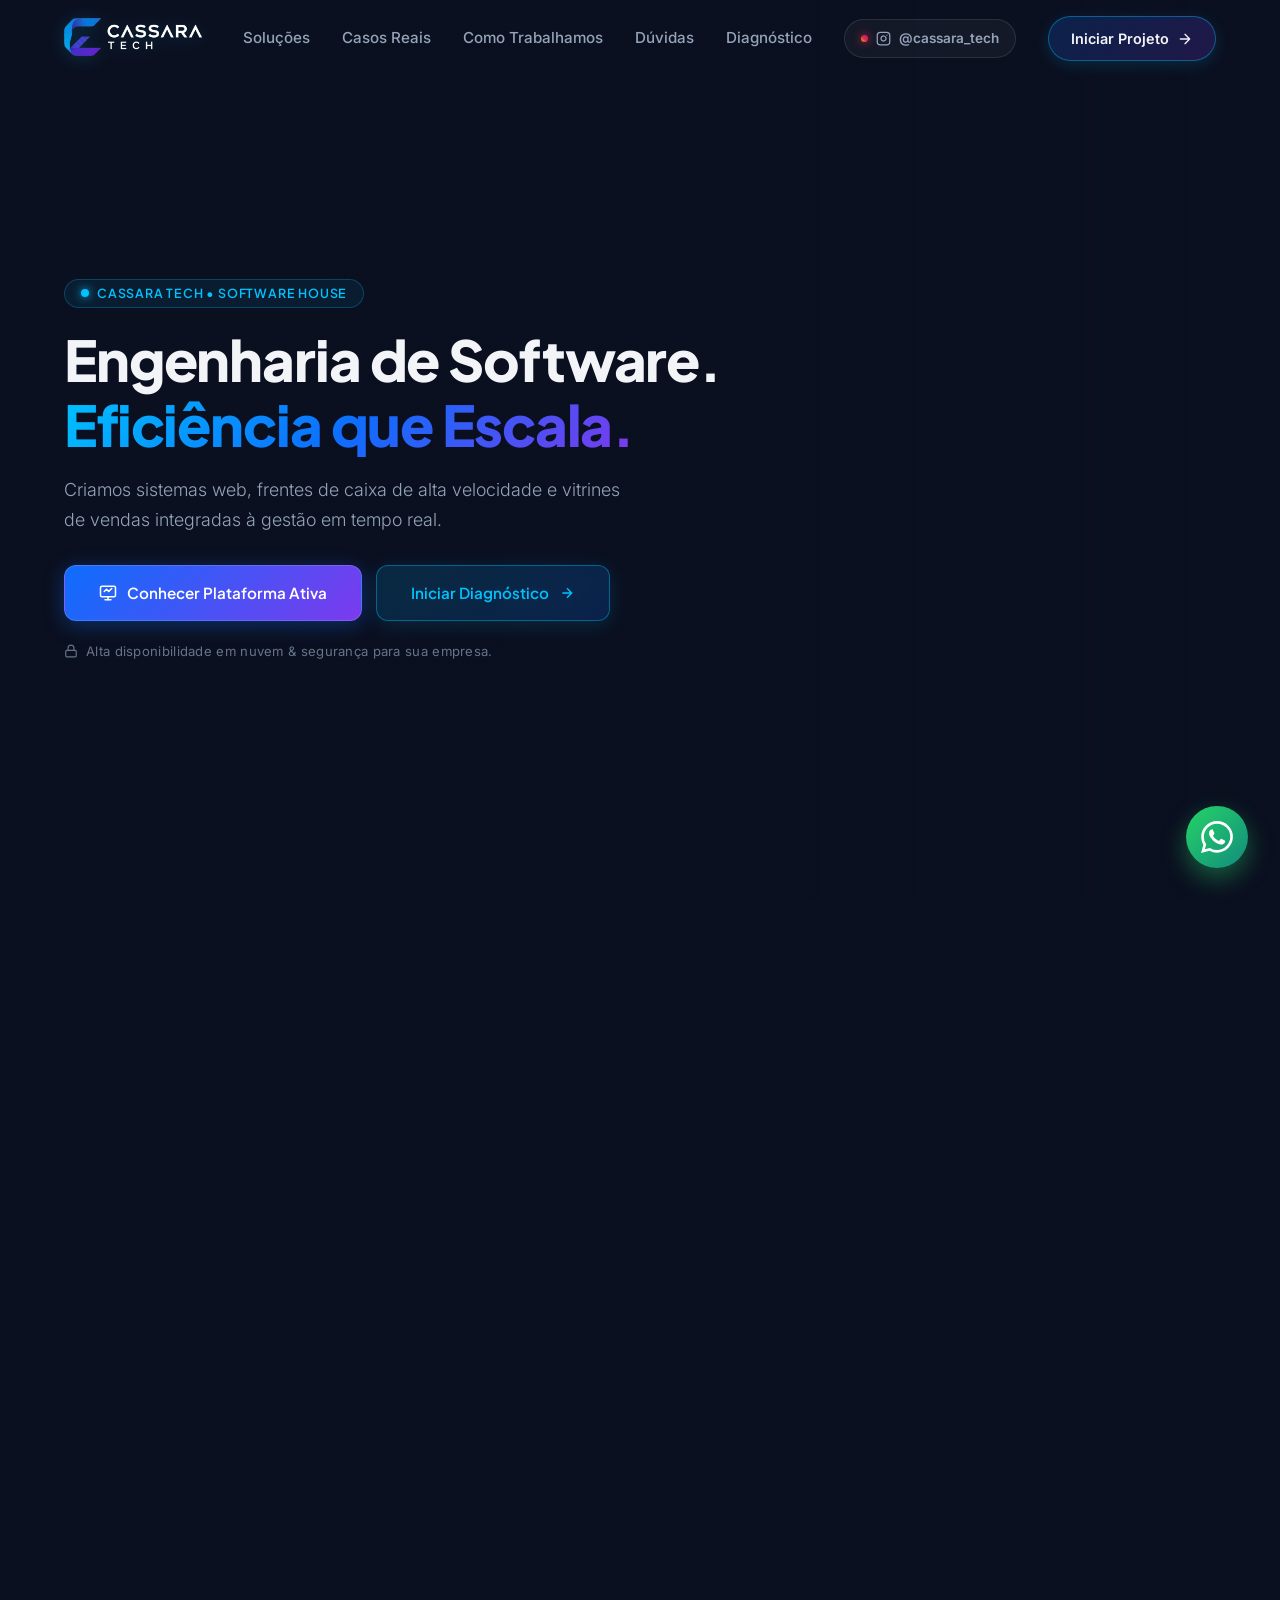
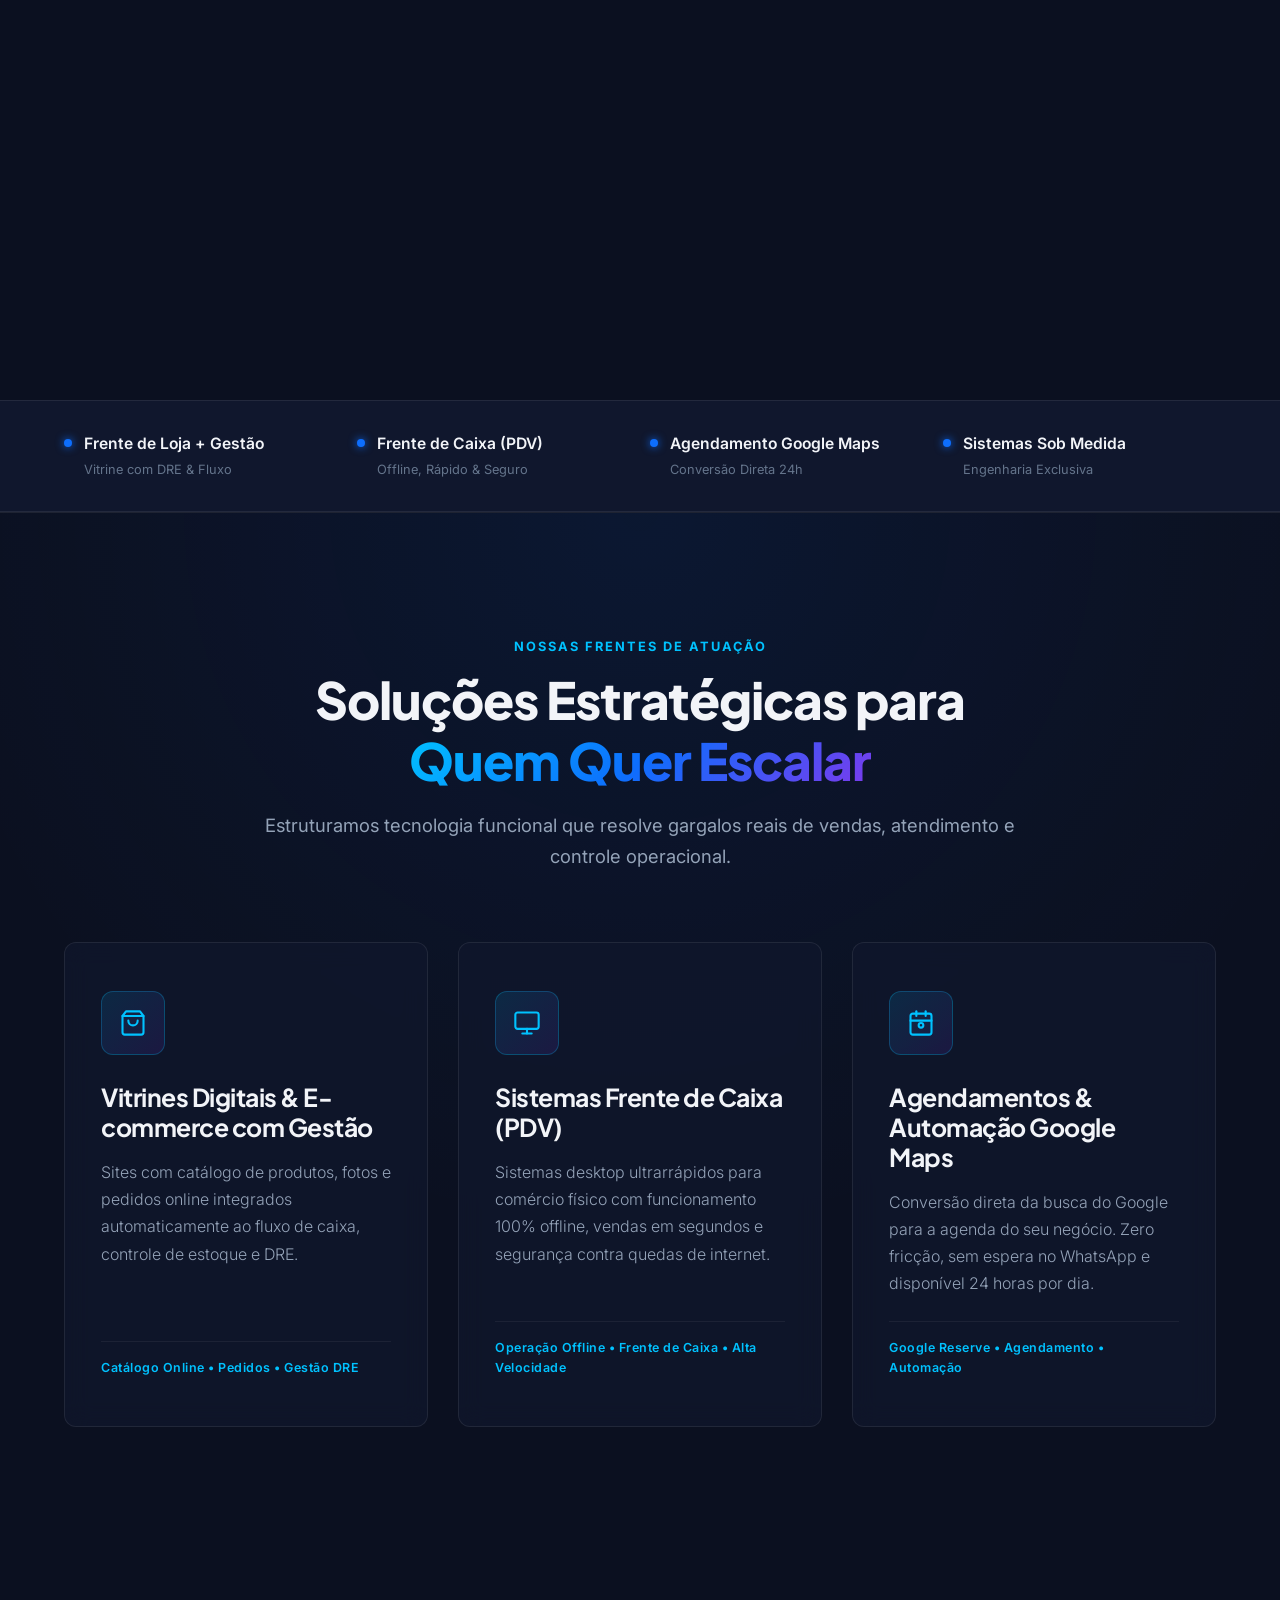
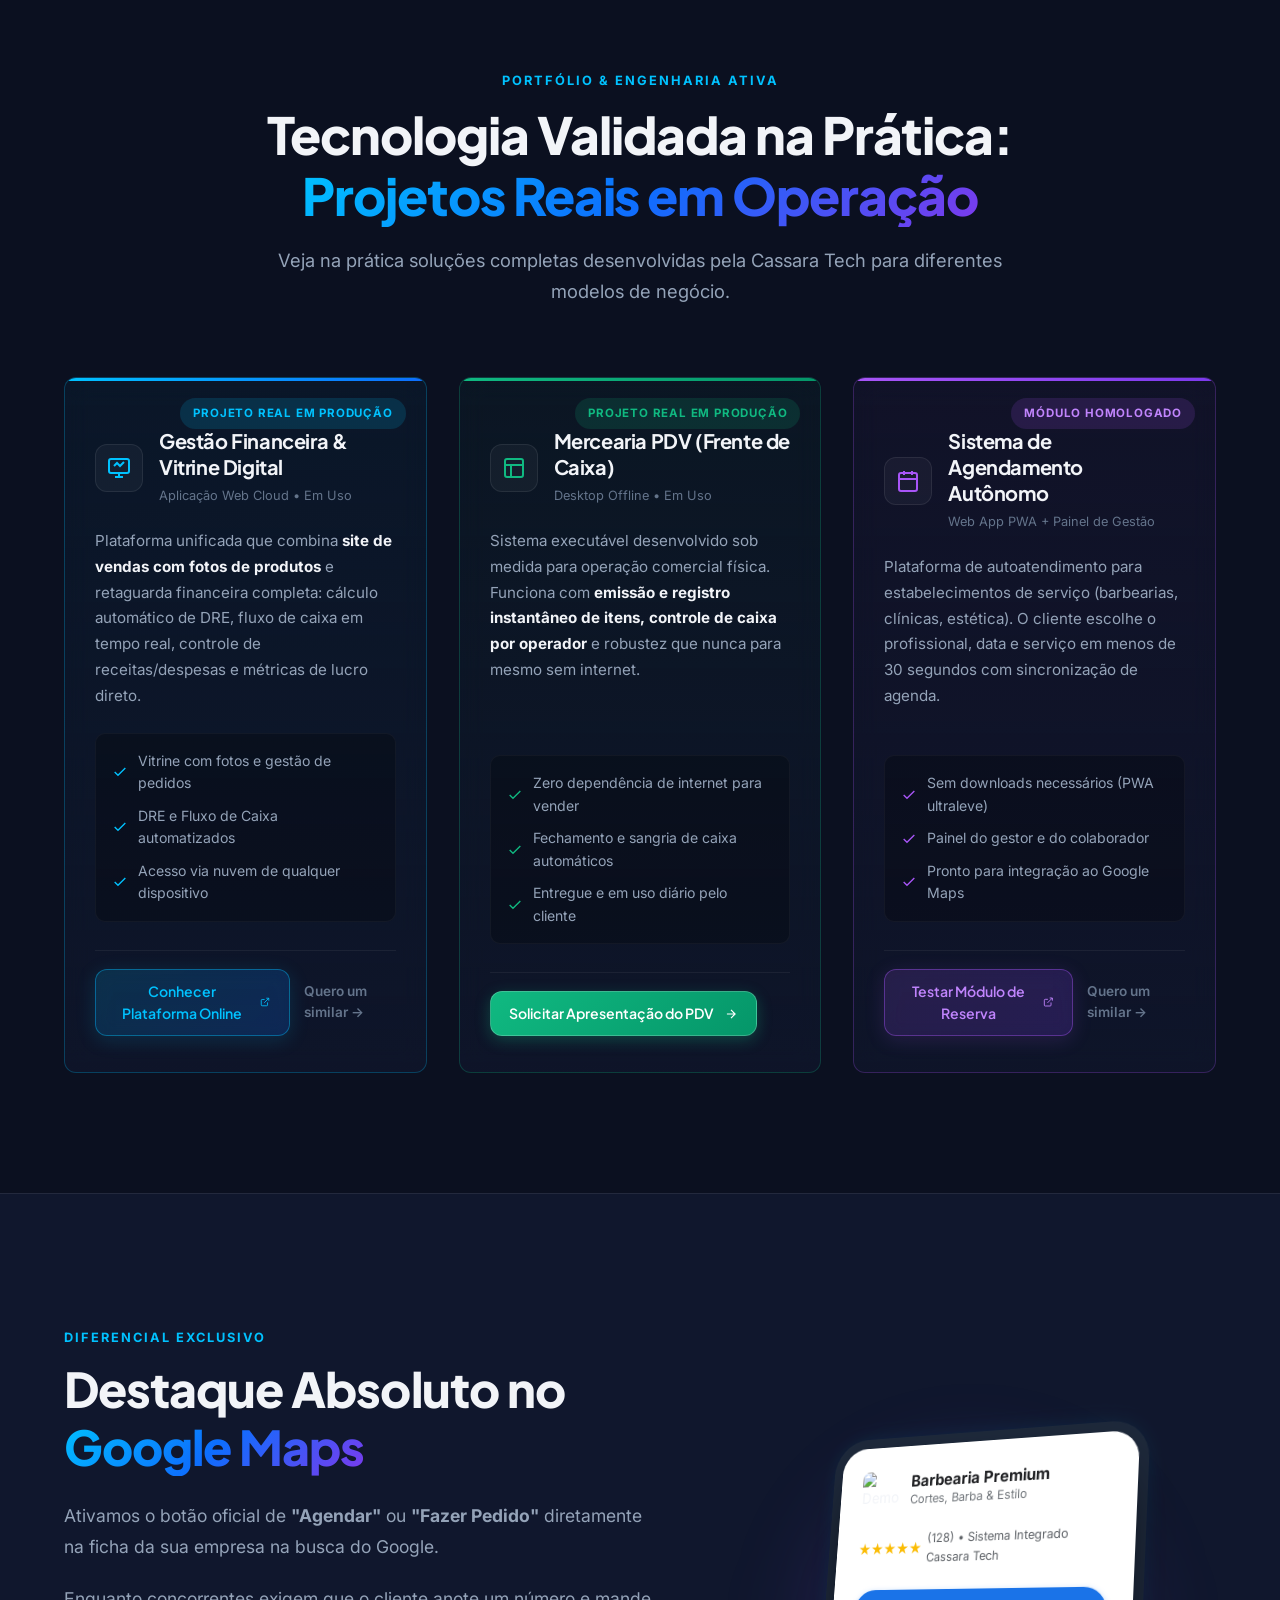
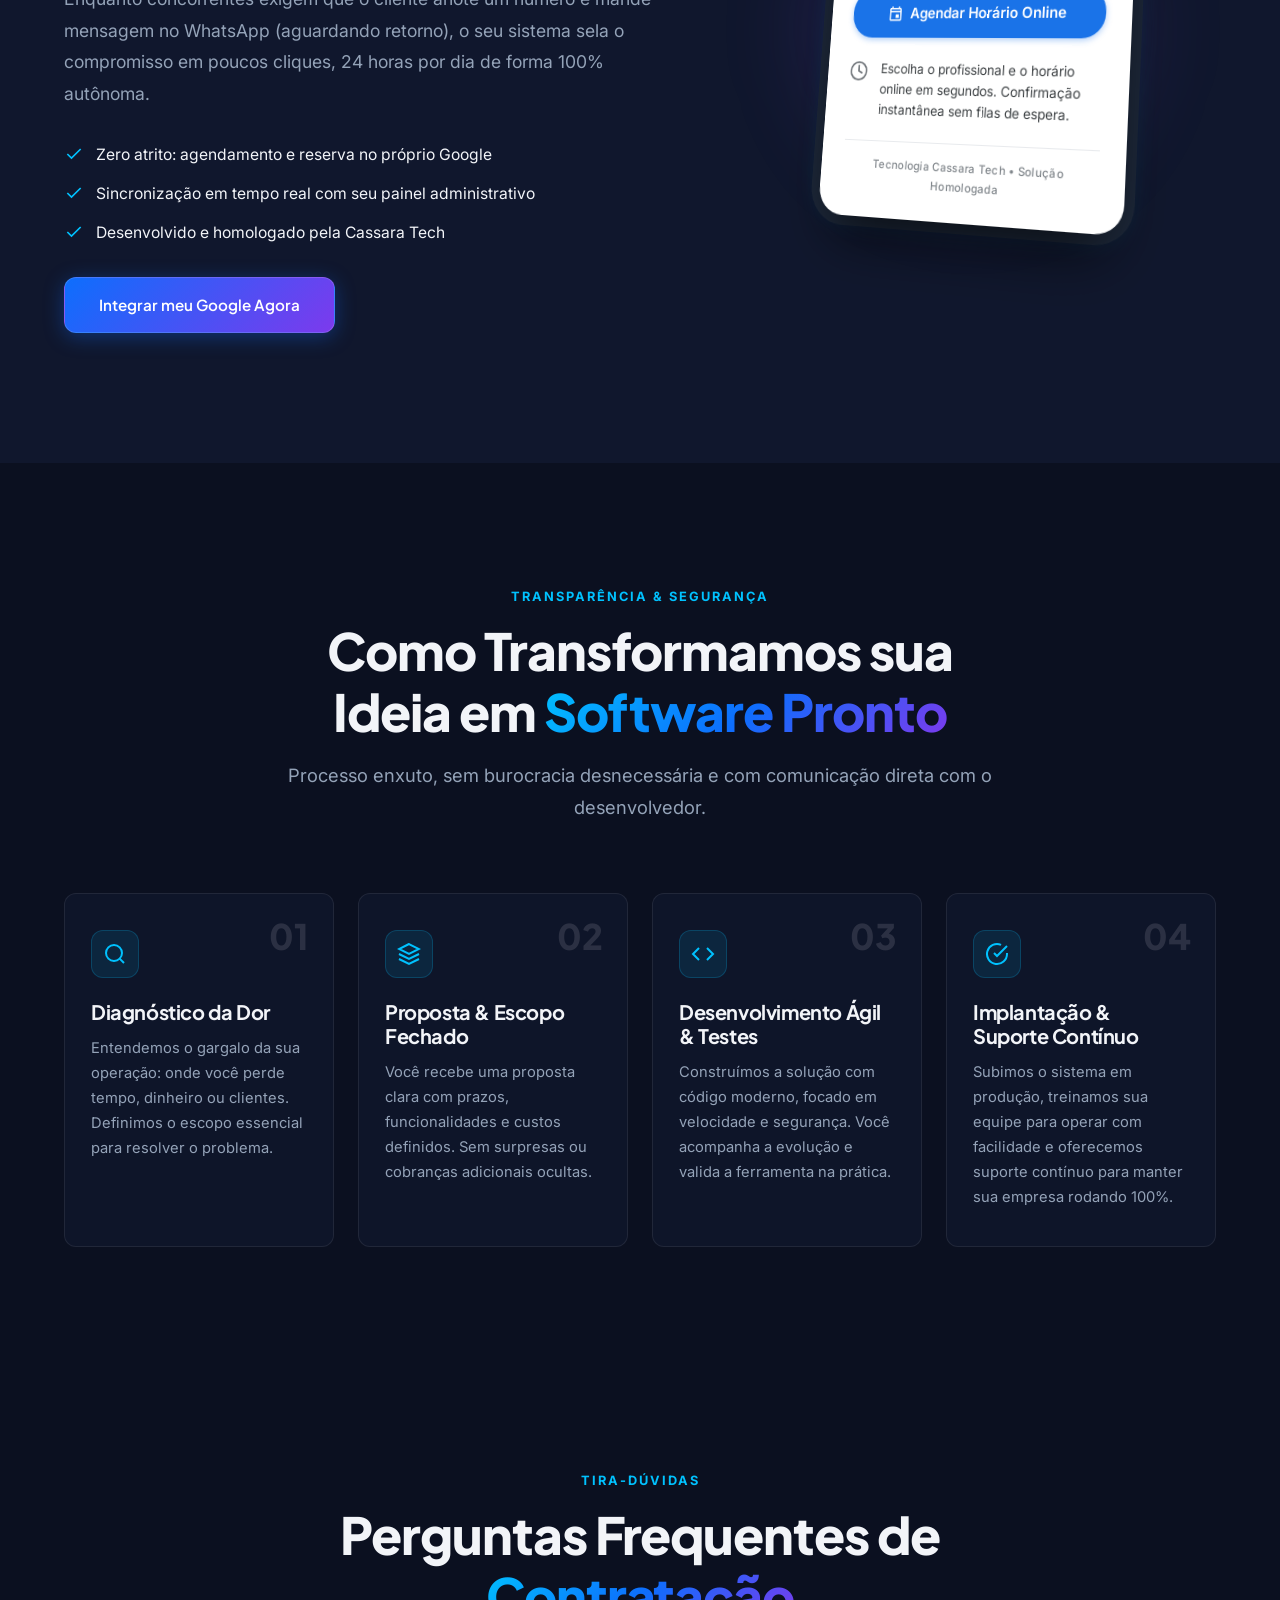
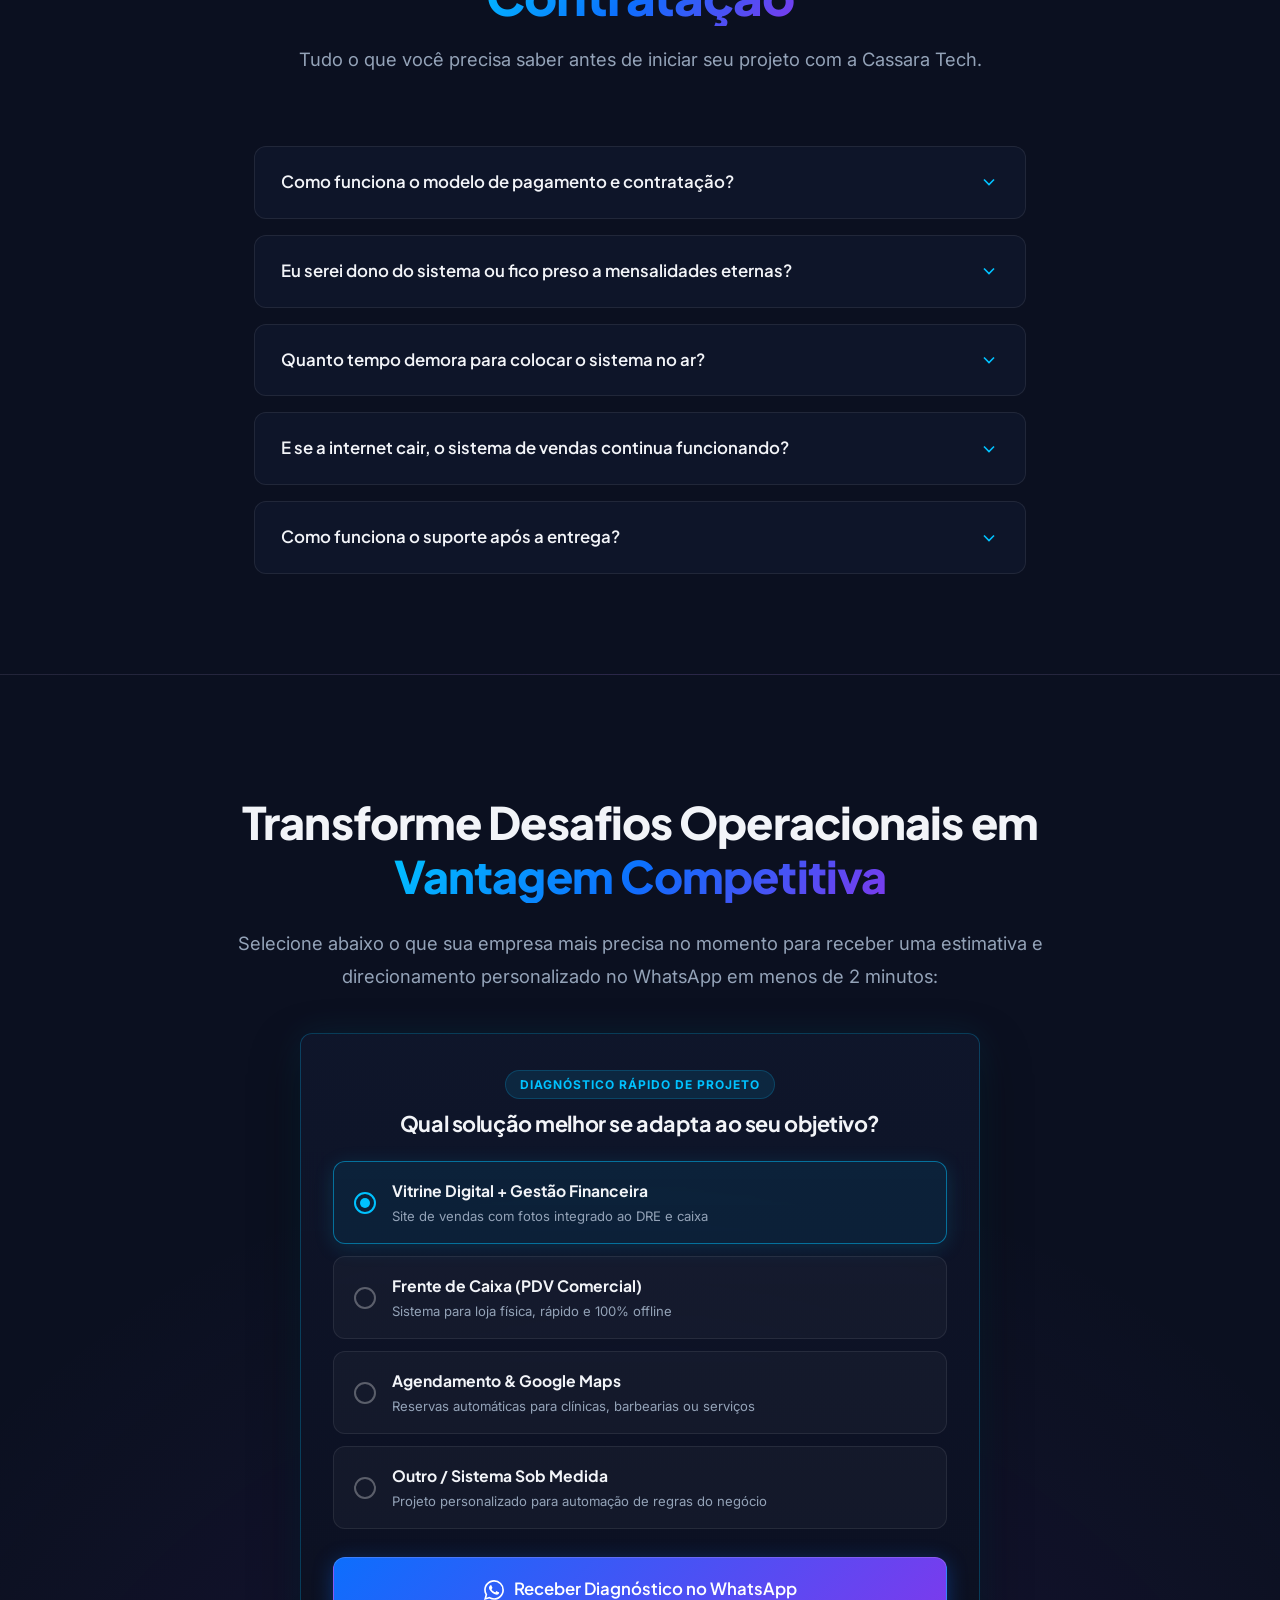
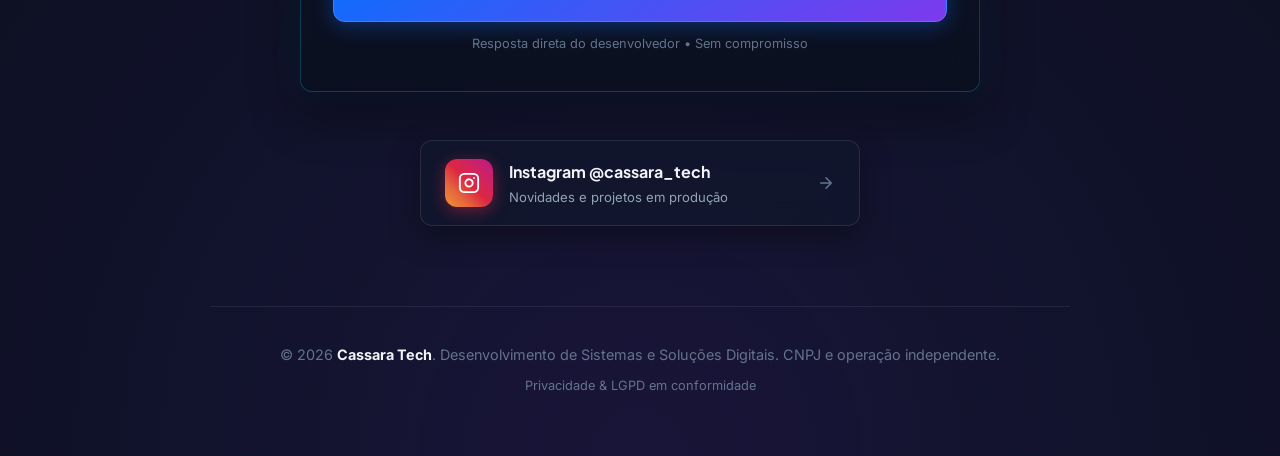
==== commit f1f31035: "Fix: hero section clean, removed in the footer duplicate logo, and more" ====
--- a/index.html
+++ b/index.html
@@ -89,42 +89,28 @@
             <div class="hero-content reveal">
                 <div class="hero-badge">
                     <span class="badge-dot"></span>
-                    <span class="badge-text">Cassara Tech • Desenvolvimento & Soluções Digitais</span>
-                </div>
-                
-                <h1>Engenharia de Software.<br><span class="text-gradient">Eficiência que Multiplica Resultados.</span></h1>
-                
-                <p>Desenvolvemos sistemas web sob medida, frentes de caixa de alta performance e vitrines de vendas integradas a fluxo de caixa e agendamentos.</p>
+                    <span class="badge-text">Cassara Tech • Software House</span>
+                </div>
+                
+                <h1>Engenharia de Software.<br><span class="text-gradient">Eficiência que Escala.</span></h1>
+                
+                <p>Criamos sistemas web, frentes de caixa de alta velocidade e vitrines de vendas integradas à gestão em tempo real.</p>
                 
                 <div class="hero-buttons">
                     <a href="https://cassara-tech-gestao-financeira.vercel.app/" target="_blank" class="btn btn-primary" rel="noopener">
                         <svg width="18" height="18" viewBox="0 0 24 24" fill="none" stroke="currentColor" stroke-width="2" stroke-linecap="round" stroke-linejoin="round"><rect x="2" y="3" width="20" height="14" rx="2" ry="2"></rect><line x1="8" y1="21" x2="16" y2="21"></line><line x1="12" y1="17" x2="12" y2="21"></line><path d="M7 10l3-3 3 3 4-4"></path></svg>
-                        Gestão & Vitrine Digital (Demo)
+                        <span>Conhecer Plataforma Ativa</span>
                     </a>
                     
-                    <a href="#cases" class="btn btn-cyan">
-                        <svg width="18" height="18" viewBox="0 0 24 24" fill="none" stroke="currentColor" stroke-width="2" stroke-linecap="round" stroke-linejoin="round"><path d="M16 18l6-6-6-6M8 6l-6 6 6 6"/></svg>
-                        Ver Soluções & Cases
-                    </a>
-                    
-                    <a href="#contato" class="btn btn-outline">
-                        Diagnóstico de Projeto
+                    <a href="#contato" class="btn btn-cyan">
+                        <span>Iniciar Diagnóstico</span>
+                        <svg width="16" height="16" viewBox="0 0 24 24" fill="none" stroke="currentColor" stroke-width="2"><path d="M5 12h14M12 5l7 7-7 7"/></svg>
                     </a>
                 </div>
 
                 <div class="hero-note">
                     <svg width="14" height="14" viewBox="0 0 24 24" fill="none" stroke="currentColor" stroke-width="2" stroke-linecap="round" stroke-linejoin="round"><rect x="3" y="11" width="18" height="11" rx="2" ry="2"></rect><path d="M7 11V7a5 5 0 0 1 10 0v4"></path></svg>
-                    Ambientes seguros com criptografia e alta disponibilidade em nuvem.
-                </div>
-
-                <div class="hero-social">
-                    <a href="https://www.instagram.com/cassara_tech?rpxt=NmRmZ3Z4MnNzbWFu&utm_source=qr" target="_blank" class="hero-instagram-pill" rel="noopener">
-                        <span class="insta-live-ring">
-                            <svg width="16" height="16" viewBox="0 0 24 24" fill="none" stroke="currentColor" stroke-width="2" stroke-linecap="round" stroke-linejoin="round"><rect x="2" y="2" width="20" height="20" rx="5" ry="5"></rect><path d="M16 11.37A4 4 0 1 1 12.63 8 4 4 0 0 1 16 11.37z"></path><line x1="17.5" y1="6.5" x2="17.51" y2="6.5"></line></svg>
-                        </span>
-                        <span class="hero-insta-text">Novidades no Instagram: <strong>@cassara_tech</strong></span>
-                        <svg class="hero-insta-arrow" width="14" height="14" viewBox="0 0 24 24" fill="none" stroke="currentColor" stroke-width="2" stroke-linecap="round" stroke-linejoin="round"><path d="M5 12h14M12 5l7 7-7 7"/></svg>
-                    </a>
+                    Alta disponibilidade em nuvem & segurança para sua empresa.
                 </div>
             </div>
         </header>
@@ -202,25 +188,25 @@
             </div>
         </section>
 
-        <!-- Section Cases Reais & Demonstrações -->
+        <!-- Section Cases Reais & Projetos em Operação -->
         <section class="cases-section" id="cases">
             <div class="section-header reveal">
-                <span class="section-tag">Casos Reais & Demonstrações</span>
-                <h2>Sistemas Testados no <span class="text-gradient">Campo de Batalha</span></h2>
+                <span class="section-tag">Portfólio & Engenharia Ativa</span>
+                <h2>Tecnologia Validada na Prática: <span class="text-gradient">Projetos Reais em Operação</span></h2>
                 <p>Veja na prática soluções completas desenvolvidas pela Cassara Tech para diferentes modelos de negócio.</p>
             </div>
 
             <div class="cases-grid">
-                <!-- Case 1: Gestão Financeira + Vitrine -->
-                <div class="case-card reveal delay-1">
-                    <div class="case-badge">Web & E-commerce Integrado</div>
+                <!-- Case 1: Gestão Financeira + Vitrine (Ciano Tech) -->
+                <div class="case-card case-card-cyan reveal delay-1">
+                    <div class="case-badge case-badge-cyan">Projeto Real em Produção</div>
                     <div class="case-header">
-                        <div class="case-icon-box">
+                        <div class="case-icon-box icon-cyan">
                             <svg width="24" height="24" viewBox="0 0 24 24" fill="none" stroke="#00C2FF" stroke-width="2"><rect x="2" y="3" width="20" height="14" rx="2" ry="2"></rect><line x1="8" y1="21" x2="16" y2="21"></line><line x1="12" y1="17" x2="12" y2="21"></line><path d="M7 10l3-3 3 3 4-4"></path></svg>
                         </div>
                         <div>
                             <h3>Gestão Financeira & Vitrine Digital</h3>
-                            <span class="case-type">Aplicação Web Cloud</span>
+                            <span class="case-type">Aplicação Web Cloud • Em Uso</span>
                         </div>
                     </div>
                     
@@ -245,7 +231,7 @@
 
                     <div class="case-actions">
                         <a href="https://cassara-tech-gestao-financeira.vercel.app/" target="_blank" class="btn btn-cyan btn-sm" rel="noopener">
-                            <span>Acessar Demonstração</span>
+                            <span>Conhecer Plataforma Online</span>
                             <svg width="14" height="14" viewBox="0 0 24 24" fill="none" stroke="currentColor" stroke-width="2"><path d="M18 13v6a2 2 0 0 1-2 2H5a2 2 0 0 1-2-2V8a2 2 0 0 1 2-2h6"></path><polyline points="15 3 21 3 21 9"></polyline><line x1="10" y1="14" x2="21" y2="3"></line></svg>
                         </a>
                         <a href="https://wa.me/5541988171218?text=Ol%C3%A1,%20C%C3%A1ssio!%20Gostei%20muito%20do%20sistema%20de%20Gest%C3%A3o%20Financeira%20com%20Vitrine%20e%20gostaria%20de%20um%20projeto%20parecido." target="_blank" class="case-link-whats" rel="noopener">
@@ -254,16 +240,16 @@
                     </div>
                 </div>
 
-                <!-- Case 2: MerceariaPDV (Case Real) -->
-                <div class="case-card case-card-featured reveal delay-2">
-                    <div class="case-badge case-badge-success">Case Real em Produção</div>
+                <!-- Case 2: MerceariaPDV (Verde Esmeralda) -->
+                <div class="case-card case-card-emerald reveal delay-2">
+                    <div class="case-badge case-badge-emerald">Projeto Real em Produção</div>
                     <div class="case-header">
-                        <div class="case-icon-box">
+                        <div class="case-icon-box icon-emerald">
                             <svg width="24" height="24" viewBox="0 0 24 24" fill="none" stroke="#10b981" stroke-width="2"><rect x="3" y="3" width="18" height="18" rx="2" ry="2"></rect><line x1="3" y1="9" x2="21" y2="9"></line><line x1="9" y1="21" x2="9" y2="9"></line></svg>
                         </div>
                         <div>
                             <h3>Mercearia PDV (Frente de Caixa)</h3>
-                            <span class="case-type">Desktop Offline de Alta Performance</span>
+                            <span class="case-type">Desktop Offline • Em Uso</span>
                         </div>
                     </div>
                     
@@ -287,23 +273,23 @@
                     </div>
 
                     <div class="case-actions">
-                        <a href="https://wa.me/5541988171218?text=Ol%C3%A1,%20C%C3%A1ssio!%20Vi%20o%20case%20do%20PDV%20de%20Mercearia%20e%20preciso%20de%20um%20sistema%20de%20caixa/vendas%20para%20meu%20com%C3%A9rcio." target="_blank" class="btn btn-primary btn-sm" rel="noopener">
+                        <a href="https://wa.me/5541988171218?text=Ol%C3%A1,%20C%C3%A1ssio!%20Vi%20o%20case%20do%20PDV%20de%20Mercearia%20e%20preciso%20de%20um%20sistema%20de%20caixa/vendas%20para%20meu%20com%C3%A9rcio." target="_blank" class="btn btn-emerald btn-sm" rel="noopener">
                             <span>Solicitar Apresentação do PDV</span>
                             <svg width="14" height="14" viewBox="0 0 24 24" fill="none" stroke="currentColor" stroke-width="2"><path d="M5 12h14M12 5l7 7-7 7"/></svg>
                         </a>
                     </div>
                 </div>
 
-                <!-- Case 3: App Barbearia / Reserva -->
-                <div class="case-card reveal delay-3">
-                    <div class="case-badge">Serviços & Agendamento</div>
+                <!-- Case 3: App Barbearia / Reserva (Roxo / Violeta) -->
+                <div class="case-card case-card-purple reveal delay-3">
+                    <div class="case-badge case-badge-purple">Módulo Homologado</div>
                     <div class="case-header">
-                        <div class="case-icon-box">
-                            <svg width="24" height="24" viewBox="0 0 24 24" fill="none" stroke="#7c3aed" stroke-width="2"><rect x="3" y="4" width="18" height="18" rx="2" ry="2"></rect><line x1="16" y1="2" x2="16" y2="6"></line><line x1="8" y1="2" x2="8" y2="6"></line><line x1="3" y1="10" x2="21" y2="10"></line></svg>
+                        <div class="case-icon-box icon-purple">
+                            <svg width="24" height="24" viewBox="0 0 24 24" fill="none" stroke="#a855f7" stroke-width="2"><rect x="3" y="4" width="18" height="18" rx="2" ry="2"></rect><line x1="16" y1="2" x2="16" y2="6"></line><line x1="8" y1="2" x2="8" y2="6"></line><line x1="3" y1="10" x2="21" y2="10"></line></svg>
                         </div>
                         <div>
                             <h3>Sistema de Agendamento Autônomo</h3>
-                            <span class="case-type">Web App PWA + Painel</span>
+                            <span class="case-type">Web App PWA + Painel de Gestão</span>
                         </div>
                     </div>
                     
@@ -313,22 +299,22 @@
 
                     <div class="case-highlights">
                         <div class="c-hl">
-                            <svg width="16" height="16" viewBox="0 0 24 24" fill="none" stroke="#7c3aed" stroke-width="2"><polyline points="20 6 9 17 4 12"></polyline></svg>
+                            <svg width="16" height="16" viewBox="0 0 24 24" fill="none" stroke="#a855f7" stroke-width="2"><polyline points="20 6 9 17 4 12"></polyline></svg>
                             <span>Sem downloads necessários (PWA ultraleve)</span>
                         </div>
                         <div class="c-hl">
-                            <svg width="16" height="16" viewBox="0 0 24 24" fill="none" stroke="#7c3aed" stroke-width="2"><polyline points="20 6 9 17 4 12"></polyline></svg>
+                            <svg width="16" height="16" viewBox="0 0 24 24" fill="none" stroke="#a855f7" stroke-width="2"><polyline points="20 6 9 17 4 12"></polyline></svg>
                             <span>Painel do gestor e do colaborador</span>
                         </div>
                         <div class="c-hl">
-                            <svg width="16" height="16" viewBox="0 0 24 24" fill="none" stroke="#7c3aed" stroke-width="2"><polyline points="20 6 9 17 4 12"></polyline></svg>
+                            <svg width="16" height="16" viewBox="0 0 24 24" fill="none" stroke="#a855f7" stroke-width="2"><polyline points="20 6 9 17 4 12"></polyline></svg>
                             <span>Pronto para integração ao Google Maps</span>
                         </div>
                     </div>
 
                     <div class="case-actions">
-                        <a href="https://barbeariaapp-d34c8.web.app" target="_blank" class="btn btn-outline btn-sm" rel="noopener">
-                            <span>Acessar Demo Reserva</span>
+                        <a href="https://barbeariaapp-d34c8.web.app" target="_blank" class="btn btn-purple btn-sm" rel="noopener">
+                            <span>Testar Módulo de Reserva</span>
                             <svg width="14" height="14" viewBox="0 0 24 24" fill="none" stroke="currentColor" stroke-width="2"><path d="M18 13v6a2 2 0 0 1-2 2H5a2 2 0 0 1-2-2V8a2 2 0 0 1 2-2h6"></path><polyline points="15 3 21 3 21 9"></polyline><line x1="10" y1="14" x2="21" y2="3"></line></svg>
                         </a>
                         <a href="https://wa.me/5541988171218?text=Ol%C3%A1,%20C%C3%A1ssio!%20Gostaria%20de%20um%20sistema%20de%20agendamento/reservas%20para%20minha%20empresa." target="_blank" class="case-link-whats" rel="noopener">
@@ -514,10 +500,6 @@
     <!-- Footer / CTA -->
     <footer class="footer" id="contato">
         <div class="footer-content reveal">
-            <div class="footer-logo-container">
-                <img src="img/logo.png" alt="Cassara Tech - Desenvolvimento de Sistemas e Soluções Digitais" class="footer-logo">
-            </div>
-
             <h2>Transforme Desafios Operacionais em <span class="text-gradient">Vantagem Competitiva</span></h2>
             
             <p>Selecione abaixo o que sua empresa mais precisa no momento para receber uma estimativa e direcionamento personalizado no WhatsApp em menos de 2 minutos:</p>
--- a/style.css
+++ b/style.css
@@ -427,24 +427,24 @@
 .hero-content {
     position: relative;
     z-index: 2;
-    max-width: 840px;
-    margin-top: 8vh;
+    max-width: 680px;
+    margin-top: 5vh;
 }
 
 .hero-badge {
     display: inline-flex;
     align-items: center;
     gap: 8px;
-    font-size: 0.8rem;
+    font-size: 0.78rem;
     font-weight: 600;
-    letter-spacing: 1px;
+    letter-spacing: 0.8px;
     text-transform: uppercase;
     color: var(--accent-cyan);
-    background: rgba(0, 194, 255, 0.1);
-    border: 1px solid rgba(0, 194, 255, 0.3);
-    padding: 8px 18px;
+    background: rgba(0, 194, 255, 0.08);
+    border: 1px solid rgba(0, 194, 255, 0.25);
+    padding: 6px 16px;
     border-radius: var(--radius-pill);
-    margin-bottom: 24px;
+    margin-bottom: 20px;
     backdrop-filter: blur(8px);
 }
 
@@ -463,25 +463,25 @@
 }
 
 .hero h1 {
-    font-size: clamp(2.8rem, 5.5vw, 5.2rem);
-    color: var(--text-primary);
-    margin-bottom: 24px;
-    line-height: 1.1;
+    font-size: clamp(2.4rem, 4.4vw, 4.2rem);
+    color: var(--text-primary);
+    margin-bottom: 18px;
+    line-height: 1.15;
     font-weight: 800;
 }
 
 .hero p {
-    font-size: clamp(1.05rem, 1.8vw, 1.25rem);
+    font-size: clamp(1rem, 1.4vw, 1.15rem);
     color: var(--text-secondary);
-    margin-bottom: 38px;
-    max-width: 650px;
+    margin-bottom: 30px;
+    max-width: 580px;
     font-weight: 300;
-    line-height: 1.7;
+    line-height: 1.65;
 }
 
 .hero-buttons {
     display: flex;
-    gap: 16px;
+    gap: 14px;
     flex-wrap: wrap;
     align-items: center;
 }
@@ -490,7 +490,7 @@
     display: inline-flex;
     align-items: center;
     gap: 8px;
-    margin-top: 24px;
+    margin-top: 20px;
     font-size: 0.82rem;
     color: var(--text-muted);
     letter-spacing: 0.3px;
@@ -776,30 +776,118 @@
     position: absolute;
     top: 0; left: 0; right: 0;
     height: 3px;
-    background: linear-gradient(90deg, #00C2FF, #7C3AED);
-    opacity: 0.7;
-    transition: var(--transition);
-}
-
-.case-card:hover {
-    border-color: rgba(0, 194, 255, 0.4);
+    transition: var(--transition);
+}
+
+/* Individual Vertical Cards Identity */
+/* 1. Cyan (Gestão & Vitrine) */
+.case-card-cyan {
+    border-color: rgba(0, 194, 255, 0.25);
+    background: linear-gradient(180deg, rgba(0, 194, 255, 0.04) 0%, rgba(16, 23, 45, 0.7) 100%);
+}
+
+.case-card-cyan::before {
+    background: linear-gradient(90deg, #00C2FF, #0D6EFD);
+}
+
+.case-card-cyan:hover {
+    border-color: rgba(0, 194, 255, 0.6);
     transform: translateY(-6px);
-    box-shadow: 0 20px 40px rgba(0, 0, 0, 0.4), 0 0 25px rgba(0, 194, 255, 0.15);
-}
-
-.case-card-featured {
-    border-color: rgba(16, 185, 129, 0.4);
-    background: linear-gradient(180deg, rgba(16, 185, 129, 0.05) 0%, rgba(16, 23, 45, 0.7) 100%);
-}
-
-.case-card-featured::before {
-    background: linear-gradient(90deg, #10b981, #00C2FF);
-    opacity: 1;
-}
-
-.case-card-featured:hover {
+    box-shadow: 0 20px 40px rgba(0, 0, 0, 0.4), 0 0 25px rgba(0, 194, 255, 0.2);
+}
+
+.case-badge-cyan {
+    background: rgba(0, 194, 255, 0.15);
+    color: var(--accent-cyan);
+    border-color: rgba(0, 194, 255, 0.35);
+}
+
+.icon-cyan {
+    background: rgba(0, 194, 255, 0.1);
+    border-color: rgba(0, 194, 255, 0.25);
+}
+
+/* 2. Emerald (Mercearia PDV) */
+.case-card-emerald {
+    border-color: rgba(16, 185, 129, 0.25);
+    background: linear-gradient(180deg, rgba(16, 185, 129, 0.04) 0%, rgba(16, 23, 45, 0.7) 100%);
+}
+
+.case-card-emerald::before {
+    background: linear-gradient(90deg, #10b981, #059669);
+}
+
+.case-card-emerald:hover {
     border-color: rgba(16, 185, 129, 0.6);
+    transform: translateY(-6px);
     box-shadow: 0 20px 40px rgba(0, 0, 0, 0.4), 0 0 25px rgba(16, 185, 129, 0.2);
+}
+
+.case-badge-emerald {
+    background: rgba(16, 185, 129, 0.15);
+    color: #10b981;
+    border-color: rgba(16, 185, 129, 0.35);
+}
+
+.icon-emerald {
+    background: rgba(16, 185, 129, 0.1);
+    border-color: rgba(16, 185, 129, 0.25);
+}
+
+.btn-emerald {
+    background: linear-gradient(135deg, #10b981 0%, #059669 100%);
+    color: #ffffff;
+    border: 1px solid rgba(255, 255, 255, 0.2);
+    box-shadow: 0 4px 15px rgba(16, 185, 129, 0.3);
+}
+
+.btn-emerald:hover {
+    transform: translateY(-2px);
+    box-shadow: 0 8px 25px rgba(16, 185, 129, 0.45);
+    color: #ffffff;
+}
+
+/* 3. Purple (Agendamento & Google Maps) */
+.case-card-purple {
+    border-color: rgba(168, 85, 247, 0.25);
+    background: linear-gradient(180deg, rgba(168, 85, 247, 0.04) 0%, rgba(16, 23, 45, 0.7) 100%);
+}
+
+.case-card-purple::before {
+    background: linear-gradient(90deg, #a855f7, #7c3aed);
+}
+
+.case-card-purple:hover {
+    border-color: rgba(168, 85, 247, 0.6);
+    transform: translateY(-6px);
+    box-shadow: 0 20px 40px rgba(0, 0, 0, 0.4), 0 0 25px rgba(168, 85, 247, 0.2);
+}
+
+.case-badge-purple {
+    background: rgba(168, 85, 247, 0.15);
+    color: #c084fc;
+    border-color: rgba(168, 85, 247, 0.35);
+}
+
+.icon-purple {
+    background: rgba(168, 85, 247, 0.1);
+    border-color: rgba(168, 85, 247, 0.25);
+}
+
+.btn-purple {
+    background: linear-gradient(135deg, rgba(168, 85, 247, 0.15), rgba(124, 58, 237, 0.2));
+    color: #c084fc;
+    border: 1px solid rgba(168, 85, 247, 0.4);
+    box-shadow: 0 4px 20px rgba(168, 85, 247, 0.15);
+    backdrop-filter: blur(8px);
+}
+
+.btn-purple:hover {
+    background: linear-gradient(135deg, #a855f7 0%, #7c3aed 100%);
+    color: #ffffff;
+    border-color: transparent;
+    box-shadow: 0 8px 30px rgba(168, 85, 247, 0.4);
+    transform: translateY(-2px);
 }
 
 .case-badge {
@@ -812,15 +900,7 @@
     letter-spacing: 0.8px;
     padding: 5px 12px;
     border-radius: var(--radius-pill);
-    background: rgba(0, 194, 255, 0.12);
-    color: var(--accent-cyan);
-    border: 1px solid rgba(0, 194, 255, 0.25);
-}
-
-.case-badge-success {
-    background: rgba(16, 185, 129, 0.15);
-    color: #10b981;
-    border-color: rgba(16, 185, 129, 0.35);
+    border: 1px solid transparent;
 }
 
 .case-header {
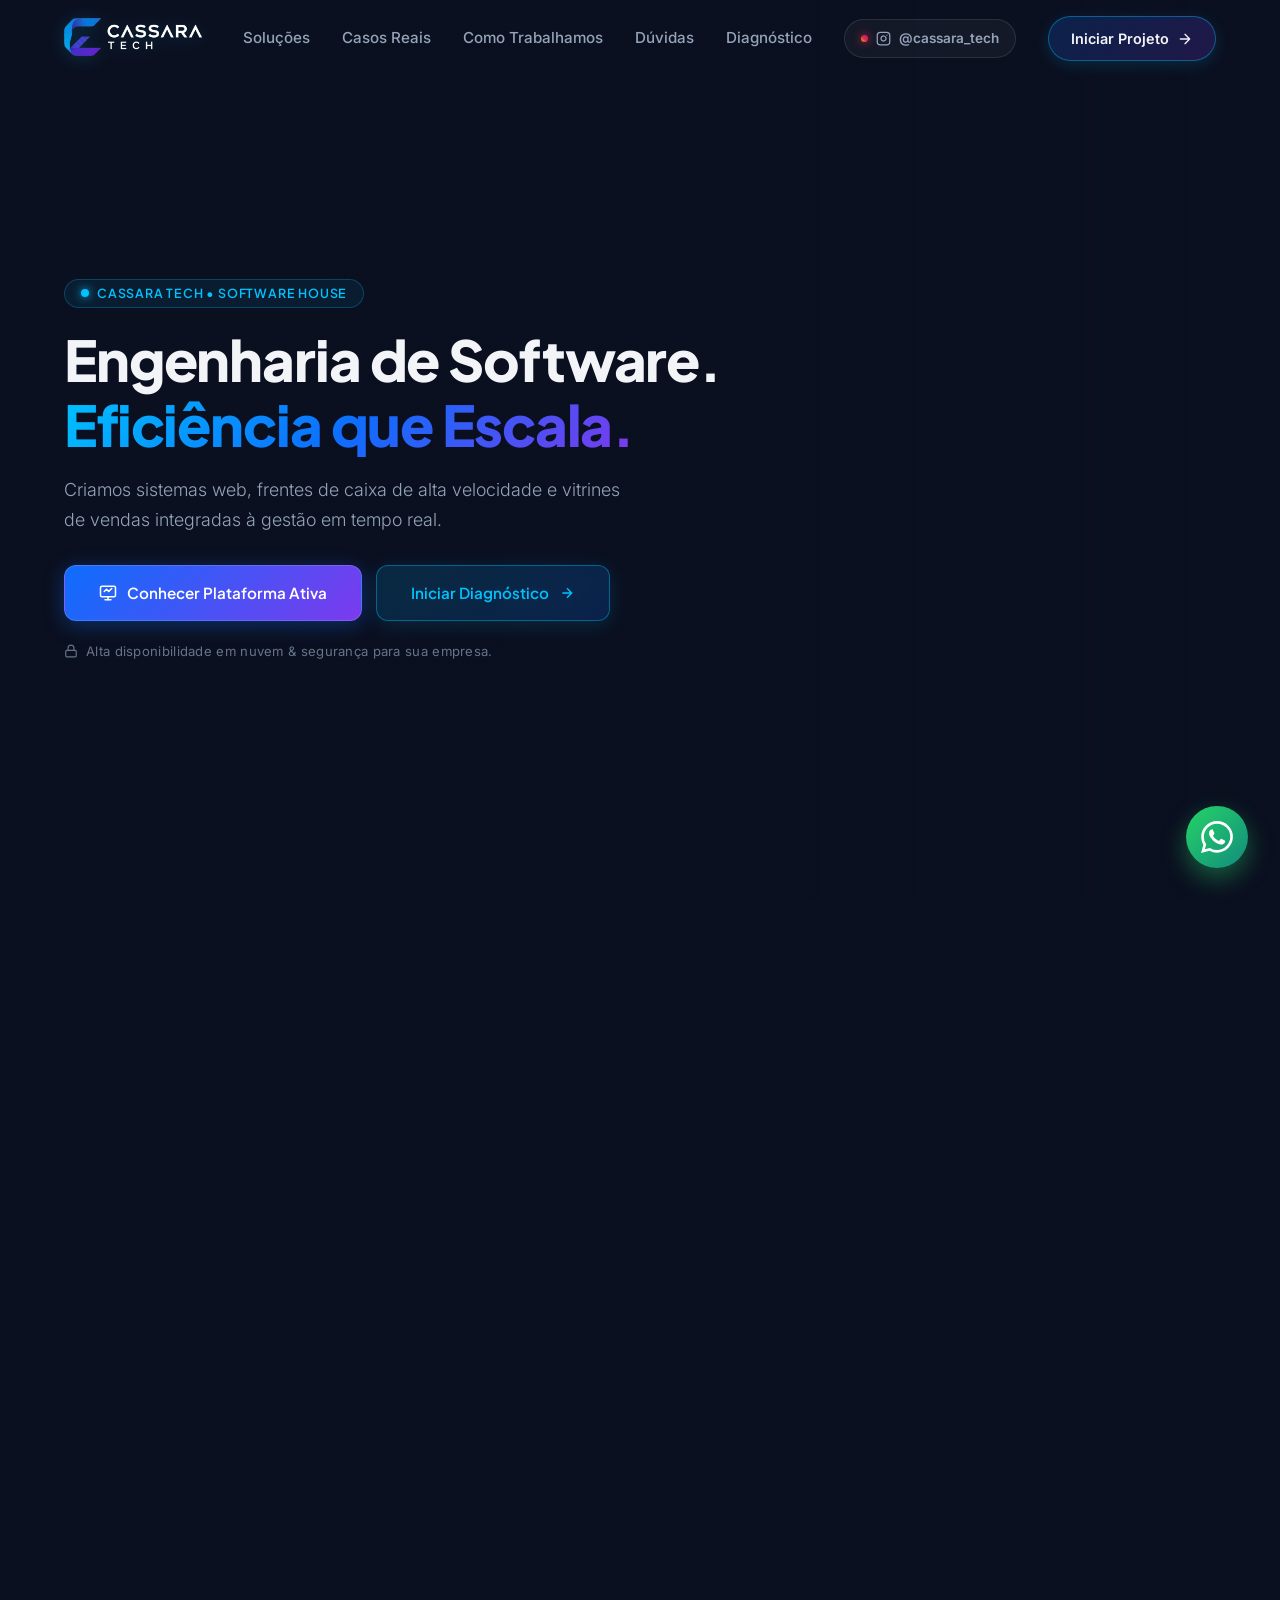
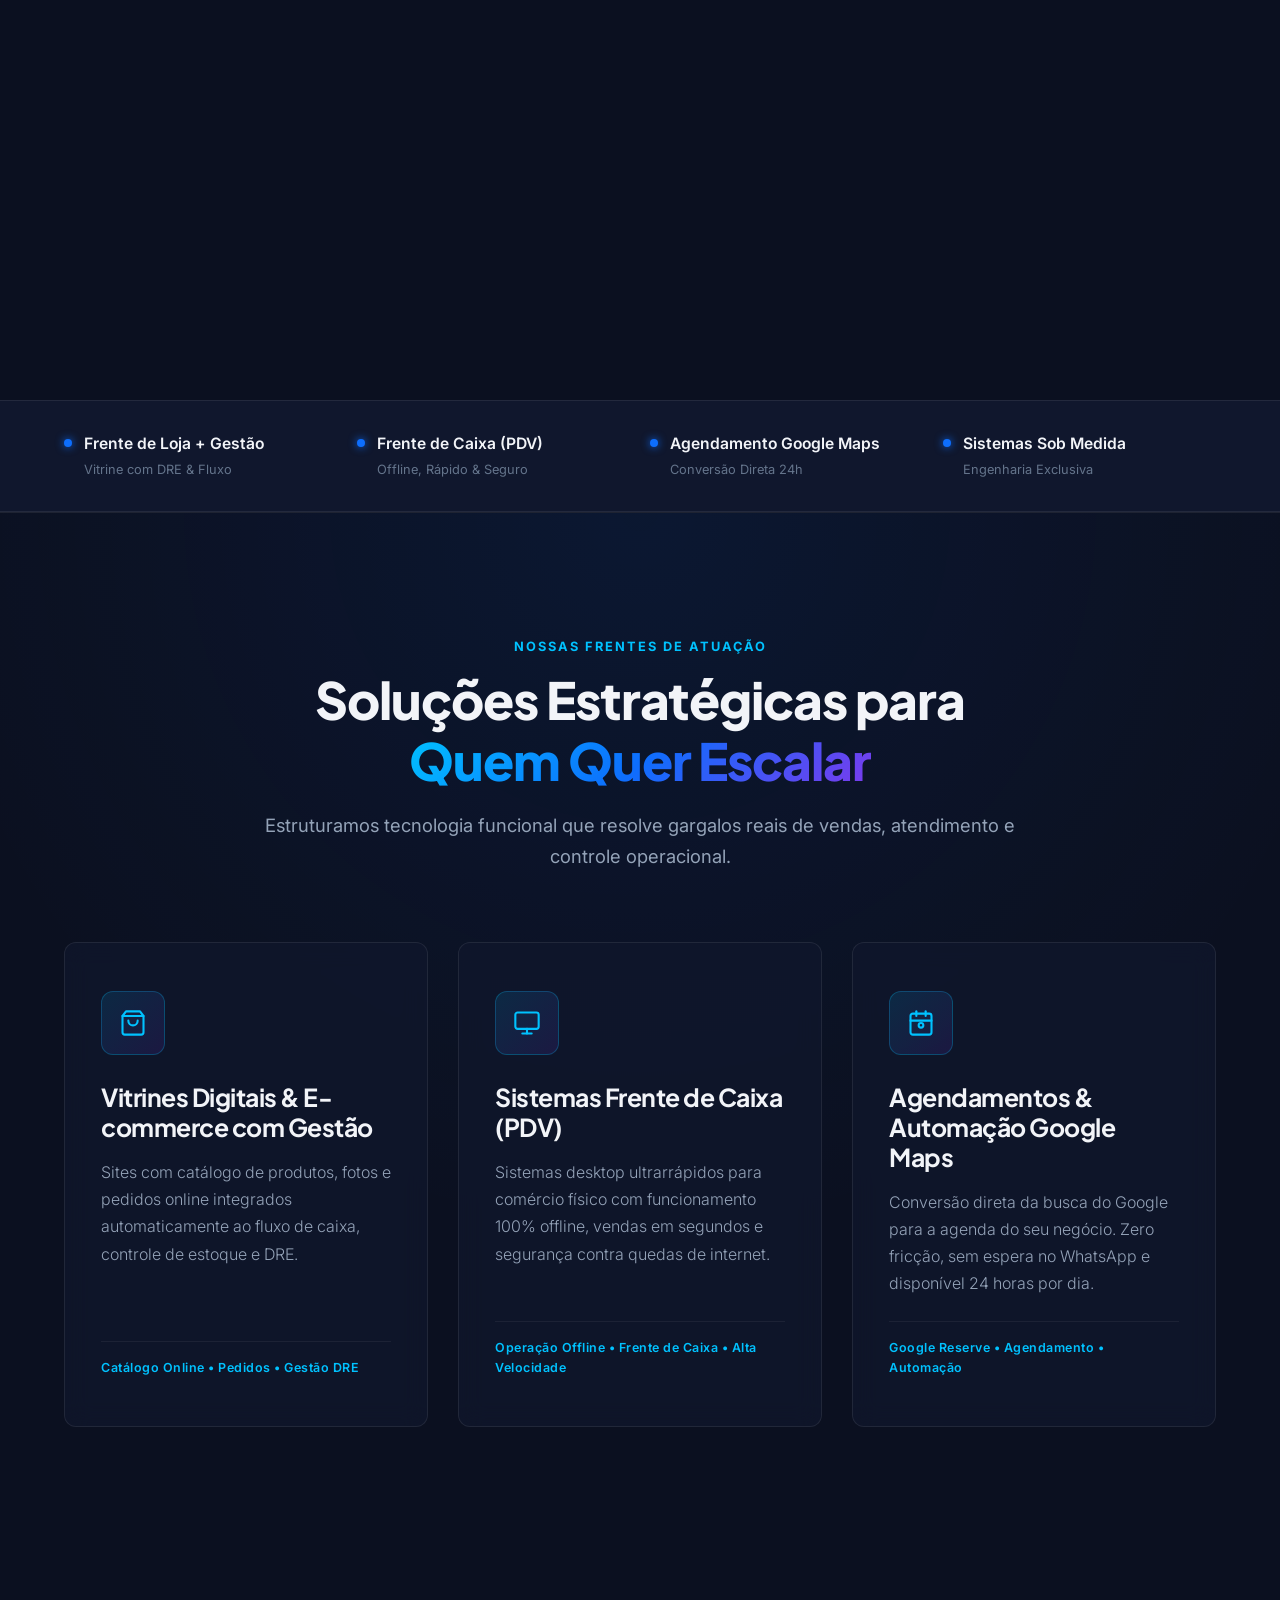
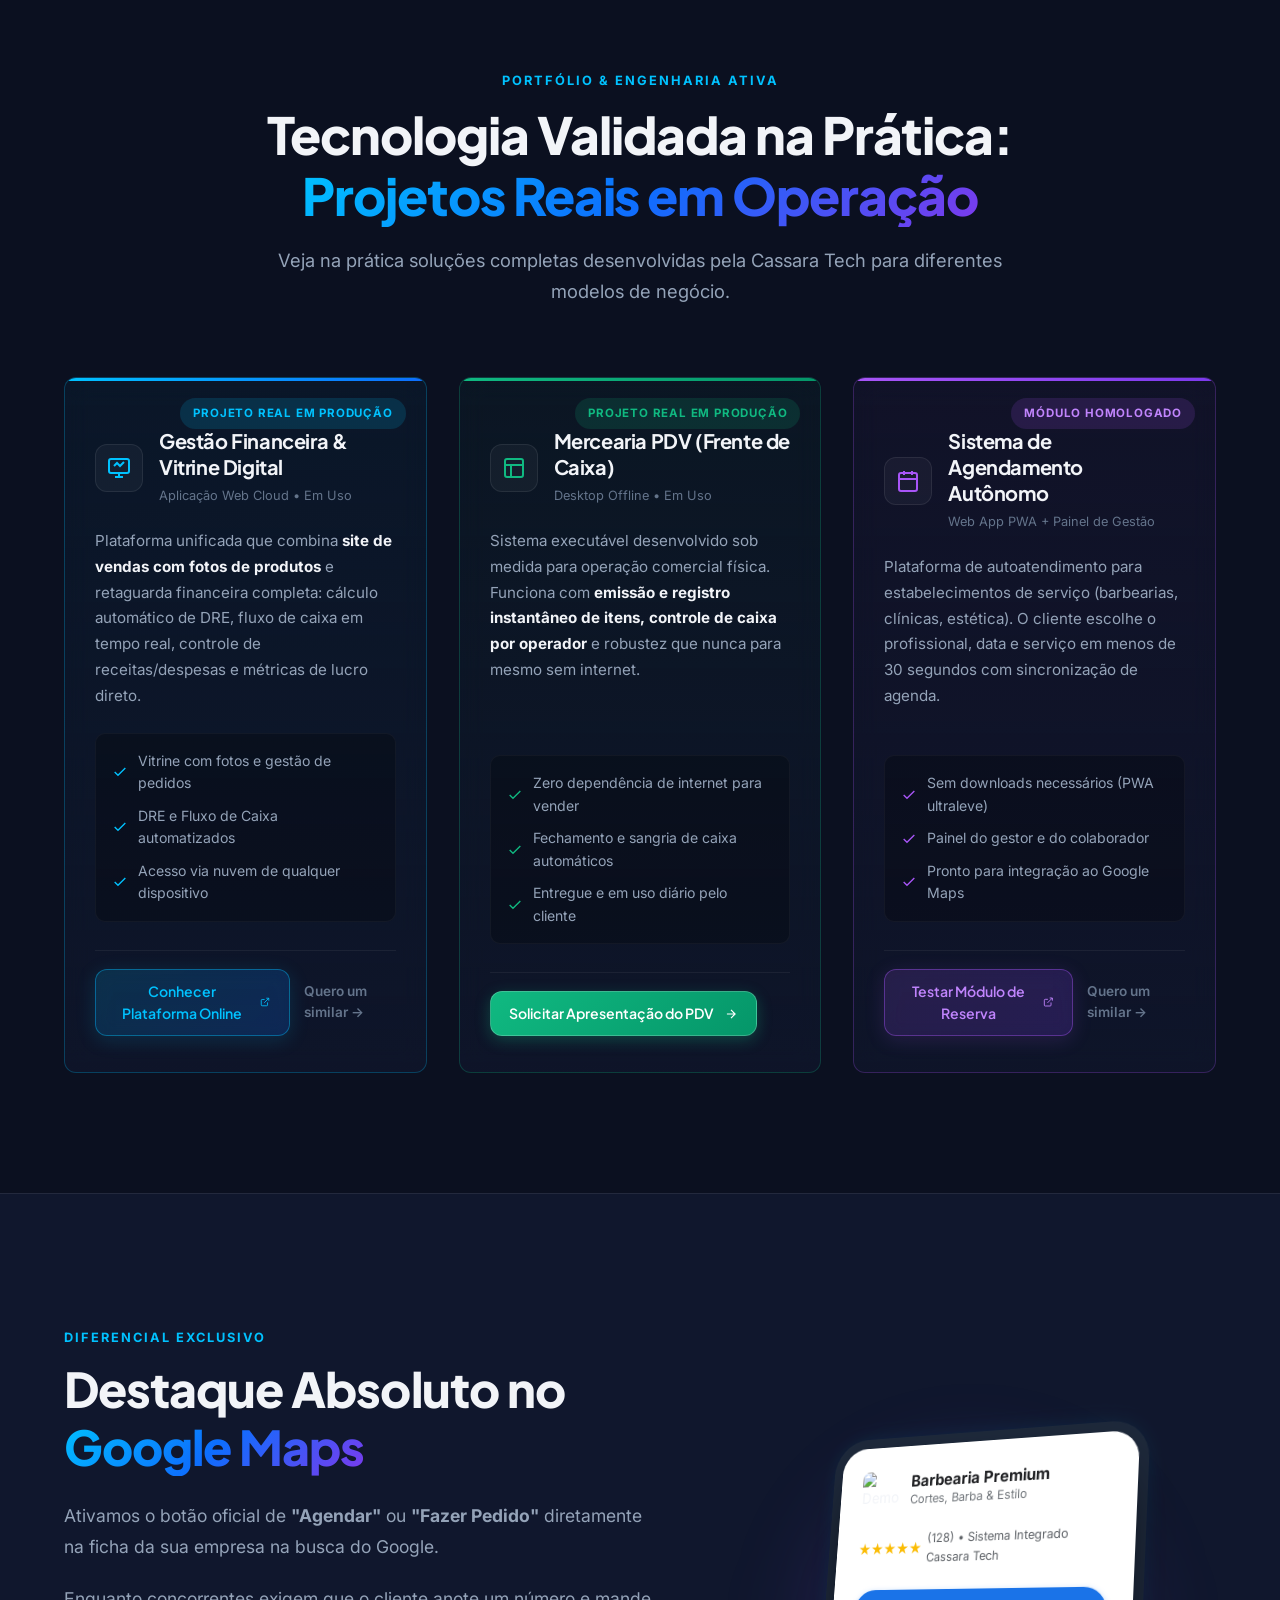
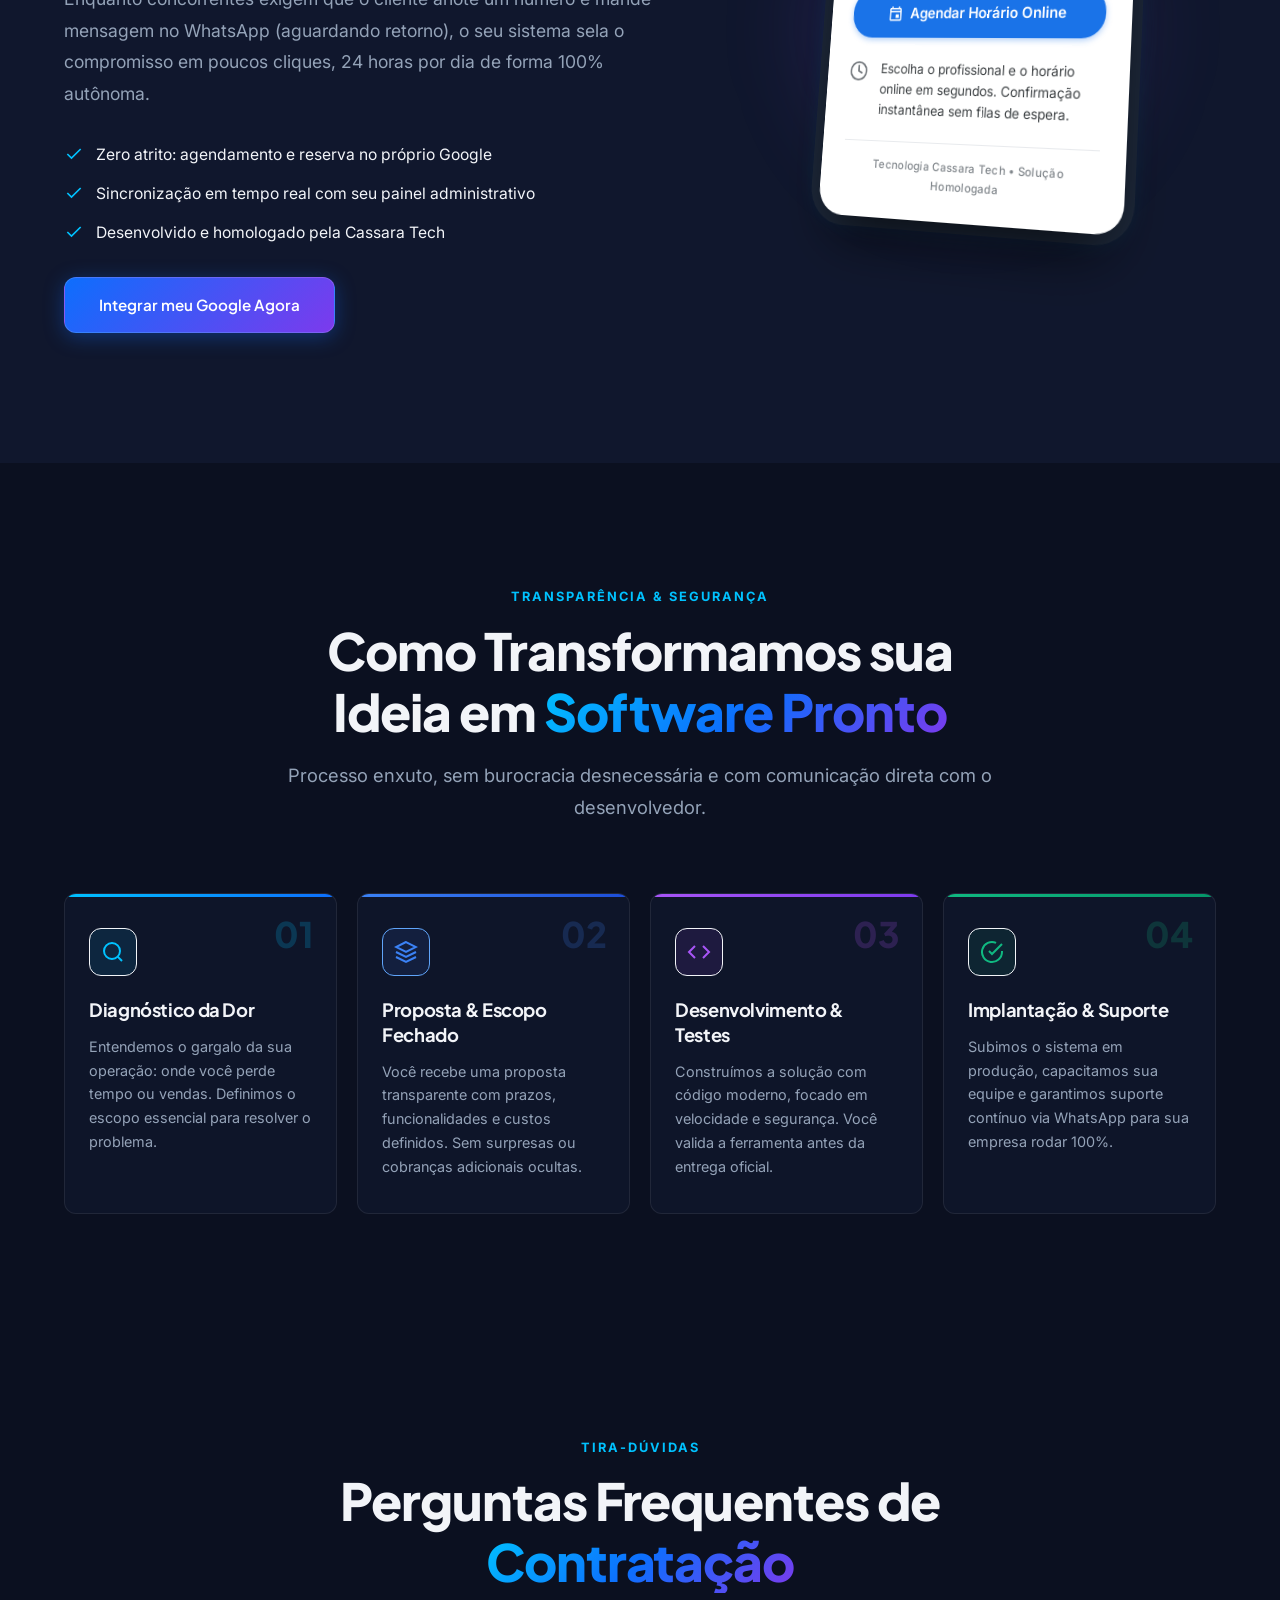
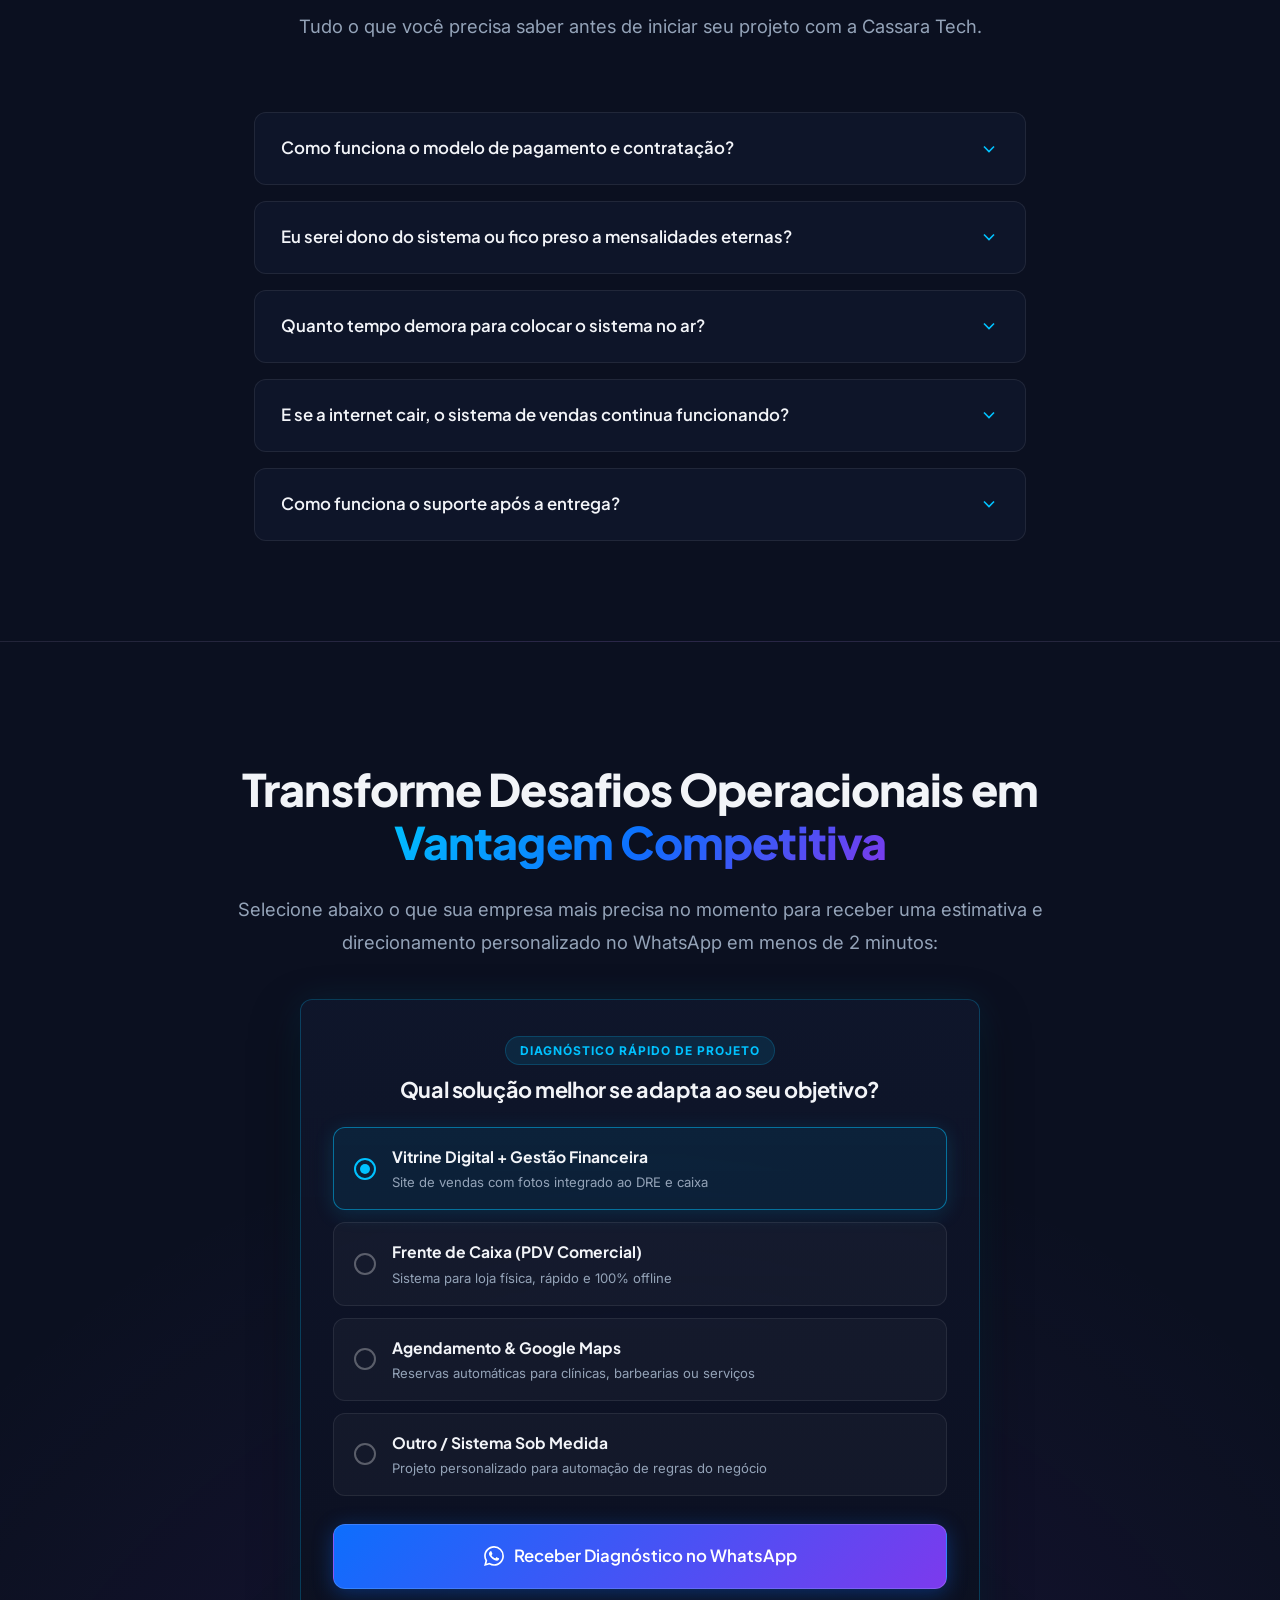
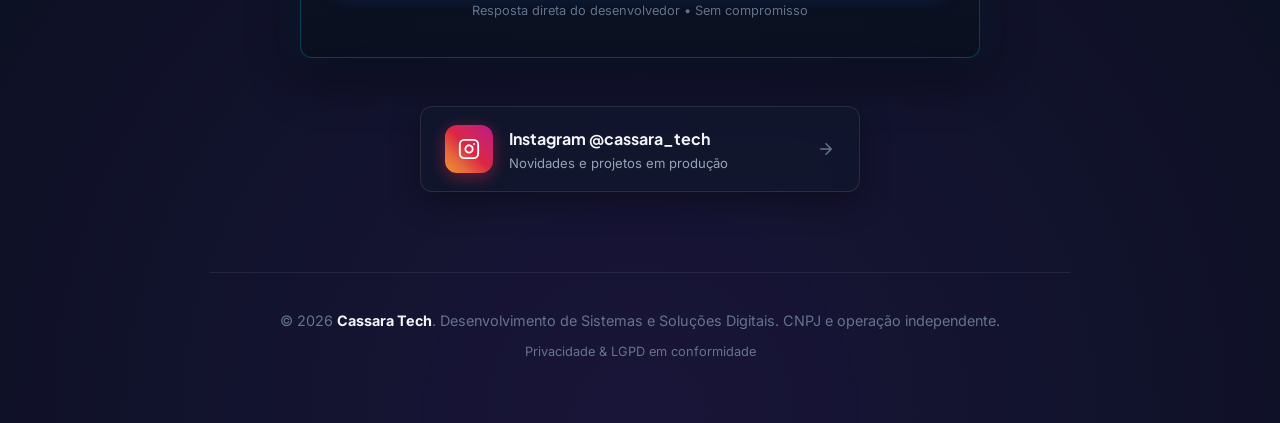
==== commit 0fb6aeb5: "Fix: Page visual" ====
--- a/index.html
+++ b/index.html
@@ -397,40 +397,40 @@
             </div>
 
             <div class="steps-grid">
-                <div class="step-card reveal delay-1">
+                <div class="step-card step-card-cyan reveal delay-1">
                     <div class="step-num">01</div>
-                    <div class="step-icon">
+                    <div class="step-icon icon-cyan">
                         <svg width="24" height="24" viewBox="0 0 24 24" fill="none" stroke="#00C2FF" stroke-width="2"><circle cx="11" cy="11" r="8"></circle><line x1="21" y1="21" x2="16.65" y2="16.65"></line></svg>
                     </div>
                     <h3>Diagnóstico da Dor</h3>
-                    <p>Entendemos o gargalo da sua operação: onde você perde tempo, dinheiro ou clientes. Definimos o escopo essencial para resolver o problema.</p>
-                </div>
-
-                <div class="step-card reveal delay-2">
+                    <p>Entendemos o gargalo da sua operação: onde você perde tempo ou vendas. Definimos o escopo essencial para resolver o problema.</p>
+                </div>
+
+                <div class="step-card step-card-blue reveal delay-2">
                     <div class="step-num">02</div>
-                    <div class="step-icon">
-                        <svg width="24" height="24" viewBox="0 0 24 24" fill="none" stroke="#00C2FF" stroke-width="2"><polygon points="12 2 2 7 12 12 22 7 12 2"></polygon><polyline points="2 17 12 22 22 17"></polyline><polyline points="2 12 12 17 22 12"></polyline></svg>
+                    <div class="step-icon icon-blue">
+                        <svg width="24" height="24" viewBox="0 0 24 24" fill="none" stroke="#3b82f6" stroke-width="2"><polygon points="12 2 2 7 12 12 22 7 12 2"></polygon><polyline points="2 17 12 22 22 17"></polyline><polyline points="2 12 12 17 22 12"></polyline></svg>
                     </div>
                     <h3>Proposta & Escopo Fechado</h3>
-                    <p>Você recebe uma proposta clara com prazos, funcionalidades e custos definidos. Sem surpresas ou cobranças adicionais ocultas.</p>
-                </div>
-
-                <div class="step-card reveal delay-3">
+                    <p>Você recebe uma proposta transparente com prazos, funcionalidades e custos definidos. Sem surpresas ou cobranças adicionais ocultas.</p>
+                </div>
+
+                <div class="step-card step-card-purple reveal delay-3">
                     <div class="step-num">03</div>
-                    <div class="step-icon">
-                        <svg width="24" height="24" viewBox="0 0 24 24" fill="none" stroke="#00C2FF" stroke-width="2"><polyline points="16 18 22 12 16 6"></polyline><polyline points="8 6 2 12 8 18"></polyline></svg>
-                    </div>
-                    <h3>Desenvolvimento Ágil & Testes</h3>
-                    <p>Construímos a solução com código moderno, focado em velocidade e segurança. Você acompanha a evolução e valida a ferramenta na prática.</p>
-                </div>
-
-                <div class="step-card reveal delay-4">
+                    <div class="step-icon icon-purple">
+                        <svg width="24" height="24" viewBox="0 0 24 24" fill="none" stroke="#a855f7" stroke-width="2"><polyline points="16 18 22 12 16 6"></polyline><polyline points="8 6 2 12 8 18"></polyline></svg>
+                    </div>
+                    <h3>Desenvolvimento & Testes</h3>
+                    <p>Construímos a solução com código moderno, focado em velocidade e segurança. Você valida a ferramenta antes da entrega oficial.</p>
+                </div>
+
+                <div class="step-card step-card-emerald reveal delay-4">
                     <div class="step-num">04</div>
-                    <div class="step-icon">
-                        <svg width="24" height="24" viewBox="0 0 24 24" fill="none" stroke="#00C2FF" stroke-width="2"><path d="M22 11.08V12a10 10 0 1 1-5.93-9.14"></path><polyline points="22 4 12 14.01 9 11.01"></polyline></svg>
-                    </div>
-                    <h3>Implantação & Suporte Contínuo</h3>
-                    <p>Subimos o sistema em produção, treinamos sua equipe para operar com facilidade e oferecemos suporte contínuo para manter sua empresa rodando 100%.</p>
+                    <div class="step-icon icon-emerald">
+                        <svg width="24" height="24" viewBox="0 0 24 24" fill="none" stroke="#10b981" stroke-width="2"><path d="M22 11.08V12a10 10 0 1 1-5.93-9.14"></path><polyline points="22 4 12 14.01 9 11.01"></polyline></svg>
+                    </div>
+                    <h3>Implantação & Suporte</h3>
+                    <p>Subimos o sistema em produção, capacitamos sua equipe e garantimos suporte contínuo via WhatsApp para sua empresa rodar 100%.</p>
                 </div>
             </div>
         </section>
--- a/style.css
+++ b/style.css
@@ -1002,66 +1002,160 @@
    ========================================================================== */
 .methodology-section {
     padding: 120px 5%;
-    max-width: 1300px;
+    max-width: 1400px;
     margin: 0 auto;
 }
 
 .steps-grid {
     display: grid;
-    grid-template-columns: repeat(auto-fit, minmax(260px, 1fr));
-    gap: 24px;
-    margin-top: 40px;
+    grid-template-columns: repeat(4, 1fr);
+    gap: 20px;
+    margin-top: 44px;
+}
+
+@media (max-width: 1100px) {
+    .steps-grid {
+        grid-template-columns: repeat(2, 1fr);
+        gap: 24px;
+    }
+}
+
+@media (max-width: 650px) {
+    .steps-grid {
+        grid-template-columns: 1fr;
+        gap: 18px;
+    }
 }
 
 .step-card {
     background: var(--bg-card);
     border: 1px solid var(--bg-border);
     border-radius: var(--radius);
-    padding: 36px 26px;
+    padding: 34px 24px;
     position: relative;
     transition: var(--transition);
-}
-
-.step-card:hover {
-    border-color: rgba(0, 194, 255, 0.3);
-    transform: translateY(-4px);
-    box-shadow: 0 15px 35px rgba(0, 0, 0, 0.3);
+    overflow: hidden;
+    display: flex;
+    flex-direction: column;
+}
+
+.step-card::before {
+    content: '';
+    position: absolute;
+    top: 0; left: 0; right: 0;
+    height: 3px;
+    transition: var(--transition);
+}
+
+/* 1. Step Cyan */
+.step-card-cyan::before {
+    background: linear-gradient(90deg, #00C2FF, #0D6EFD);
+}
+
+.step-card-cyan:hover {
+    border-color: rgba(0, 194, 255, 0.5);
+    transform: translateY(-5px);
+    box-shadow: 0 16px 35px rgba(0, 0, 0, 0.35), 0 0 25px rgba(0, 194, 255, 0.15);
+}
+
+.step-card-cyan .step-num {
+    color: rgba(0, 194, 255, 0.2);
+}
+
+/* 2. Step Blue */
+.step-card-blue::before {
+    background: linear-gradient(90deg, #3b82f6, #1d4ed8);
+}
+
+.step-card-blue:hover {
+    border-color: rgba(59, 130, 246, 0.5);
+    transform: translateY(-5px);
+    box-shadow: 0 16px 35px rgba(0, 0, 0, 0.35), 0 0 25px rgba(59, 130, 246, 0.15);
+}
+
+.step-card-blue .step-num {
+    color: rgba(59, 130, 246, 0.2);
+}
+
+.icon-blue {
+    background: rgba(59, 130, 246, 0.1);
+    border-color: rgba(59, 130, 246, 0.25);
+    color: #60a5fa;
+}
+
+/* 3. Step Purple */
+.step-card-purple::before {
+    background: linear-gradient(90deg, #a855f7, #7c3aed);
+}
+
+.step-card-purple:hover {
+    border-color: rgba(168, 85, 247, 0.5);
+    transform: translateY(-5px);
+    box-shadow: 0 16px 35px rgba(0, 0, 0, 0.35), 0 0 25px rgba(168, 85, 247, 0.15);
+}
+
+.step-card-purple .step-num {
+    color: rgba(168, 85, 247, 0.2);
+}
+
+/* 4. Step Emerald */
+.step-card-emerald::before {
+    background: linear-gradient(90deg, #10b981, #059669);
+}
+
+.step-card-emerald:hover {
+    border-color: rgba(16, 185, 129, 0.5);
+    transform: translateY(-5px);
+    box-shadow: 0 16px 35px rgba(0, 0, 0, 0.35), 0 0 25px rgba(16, 185, 129, 0.15);
+}
+
+.step-card-emerald .step-num {
+    color: rgba(16, 185, 129, 0.2);
 }
 
 .step-num {
     font-family: 'Plus Jakarta Sans', sans-serif;
     font-size: 2.2rem;
     font-weight: 800;
-    color: rgba(255, 255, 255, 0.12);
     position: absolute;
-    top: 24px;
-    right: 24px;
+    top: 22px;
+    right: 22px;
     line-height: 1;
+    transition: var(--transition);
+}
+
+.step-card:hover .step-num {
+    opacity: 0.45;
 }
 
 .step-icon {
     width: 48px;
     height: 48px;
     border-radius: 12px;
-    background: rgba(0, 194, 255, 0.1);
-    border: 1px solid rgba(0, 194, 255, 0.2);
     display: flex;
     align-items: center;
     justify-content: center;
     margin-bottom: 22px;
+    border: 1px solid;
+    transition: var(--transition);
+}
+
+.step-card:hover .step-icon {
+    transform: scale(1.08);
 }
 
 .step-card h3 {
-    font-size: 1.25rem;
+    font-size: 1.15rem;
     margin-bottom: 12px;
     color: var(--text-primary);
     font-weight: 700;
+    line-height: 1.35;
 }
 
 .step-card p {
     color: var(--text-secondary);
-    font-size: 0.92rem;
-    line-height: 1.7;
+    font-size: 0.9rem;
+    line-height: 1.65;
 }
 
 /* ==========================================================================
